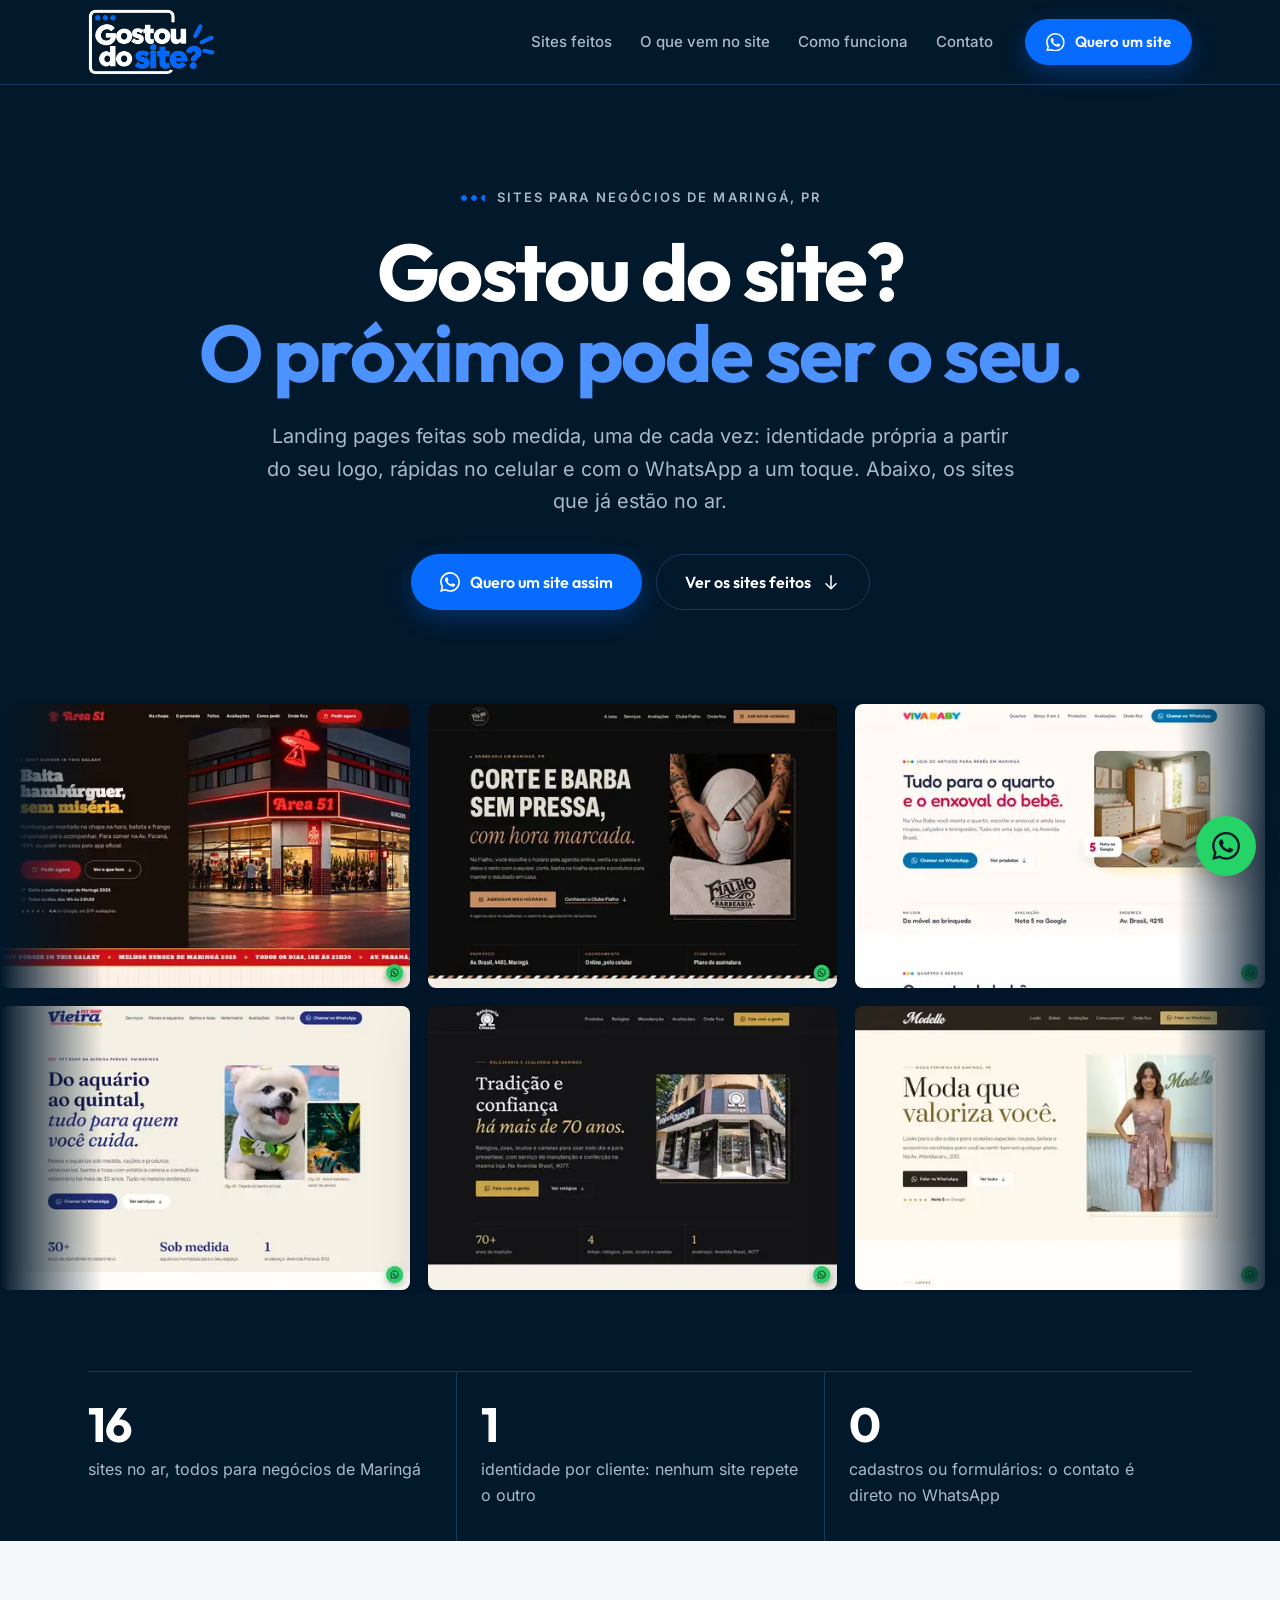
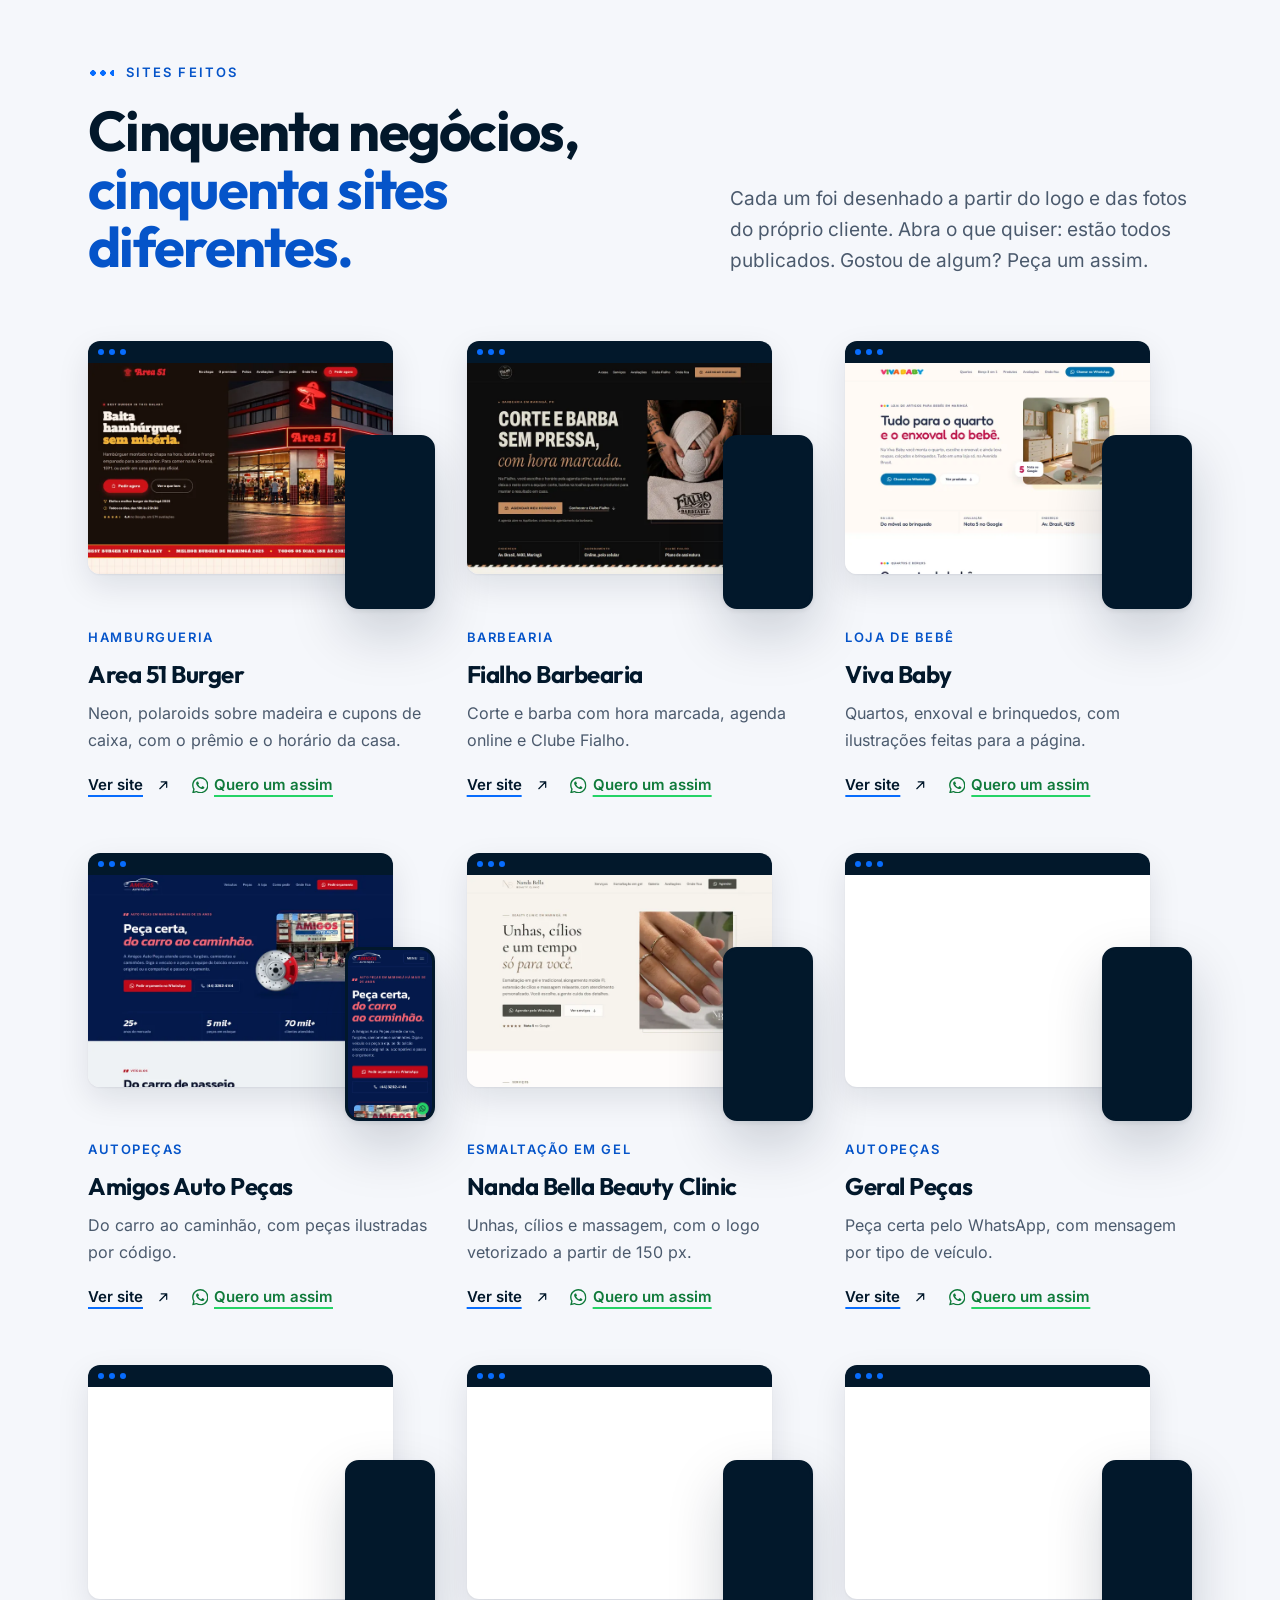
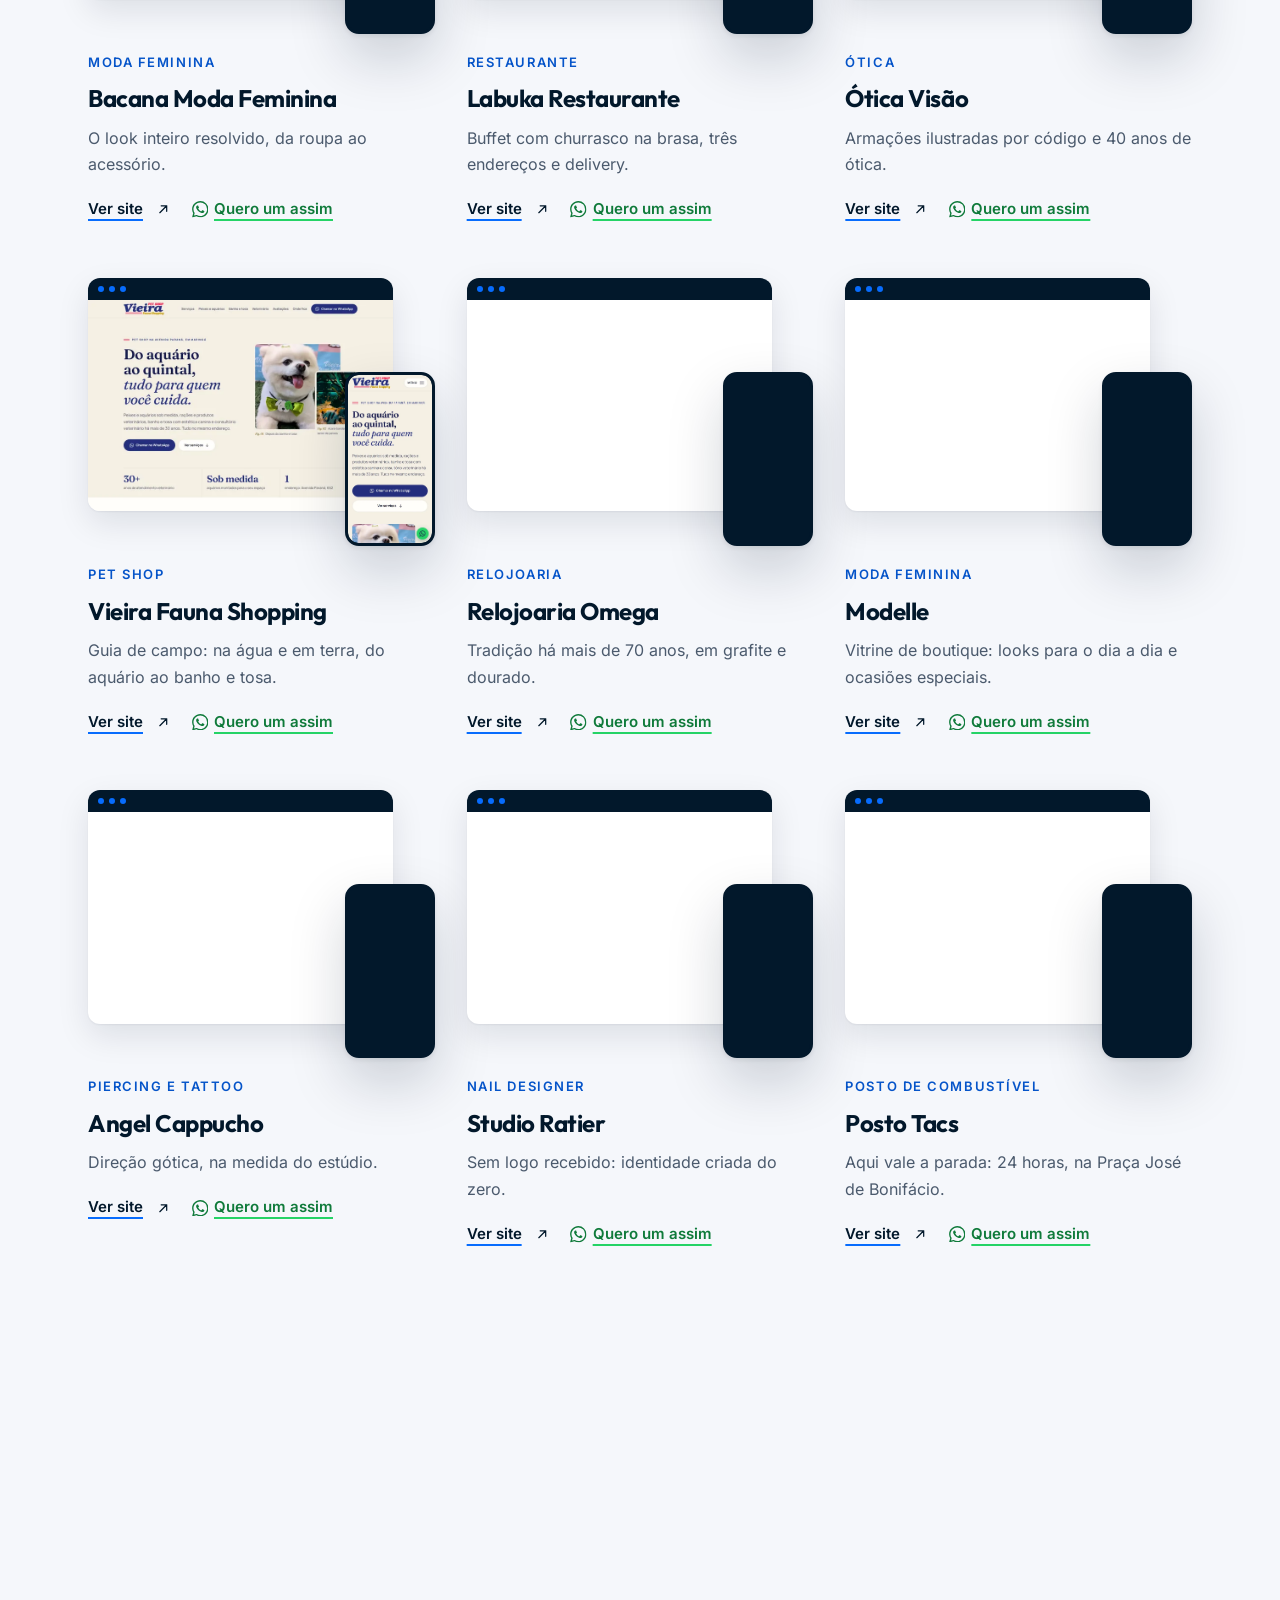
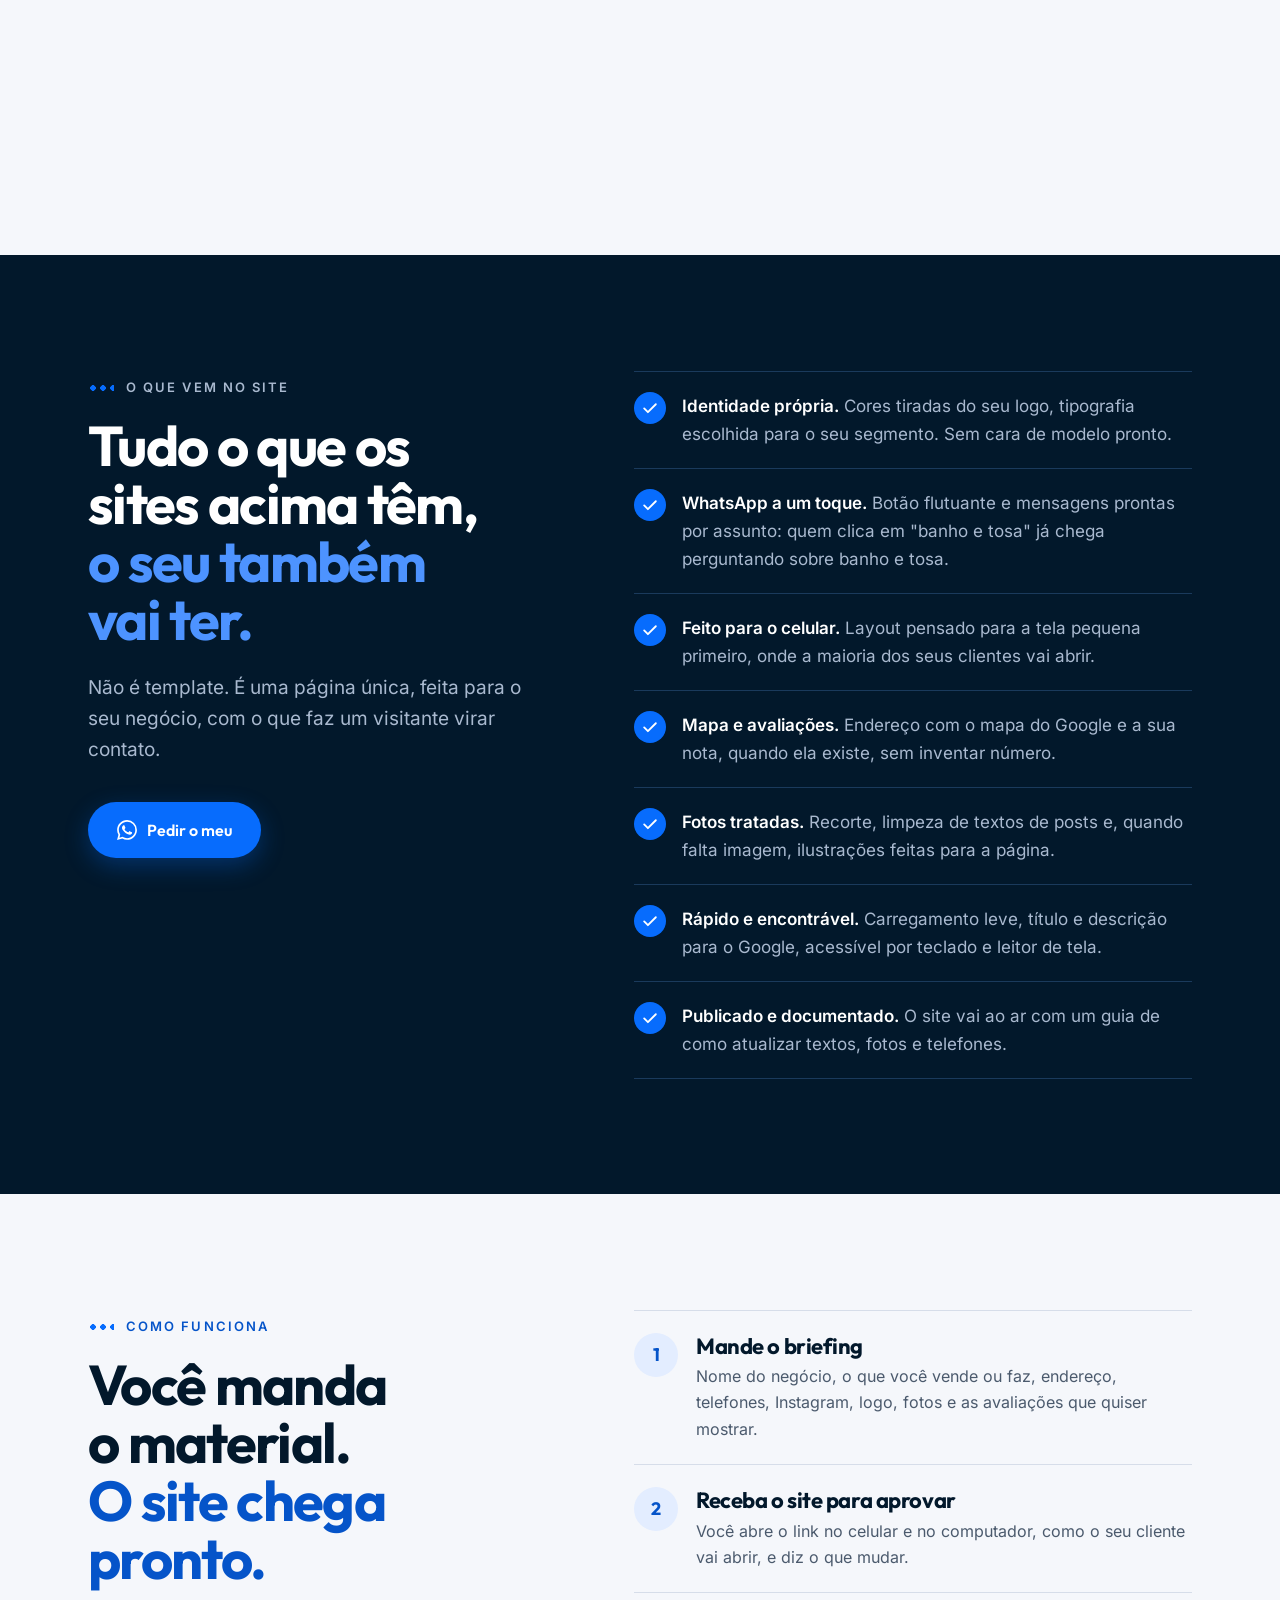
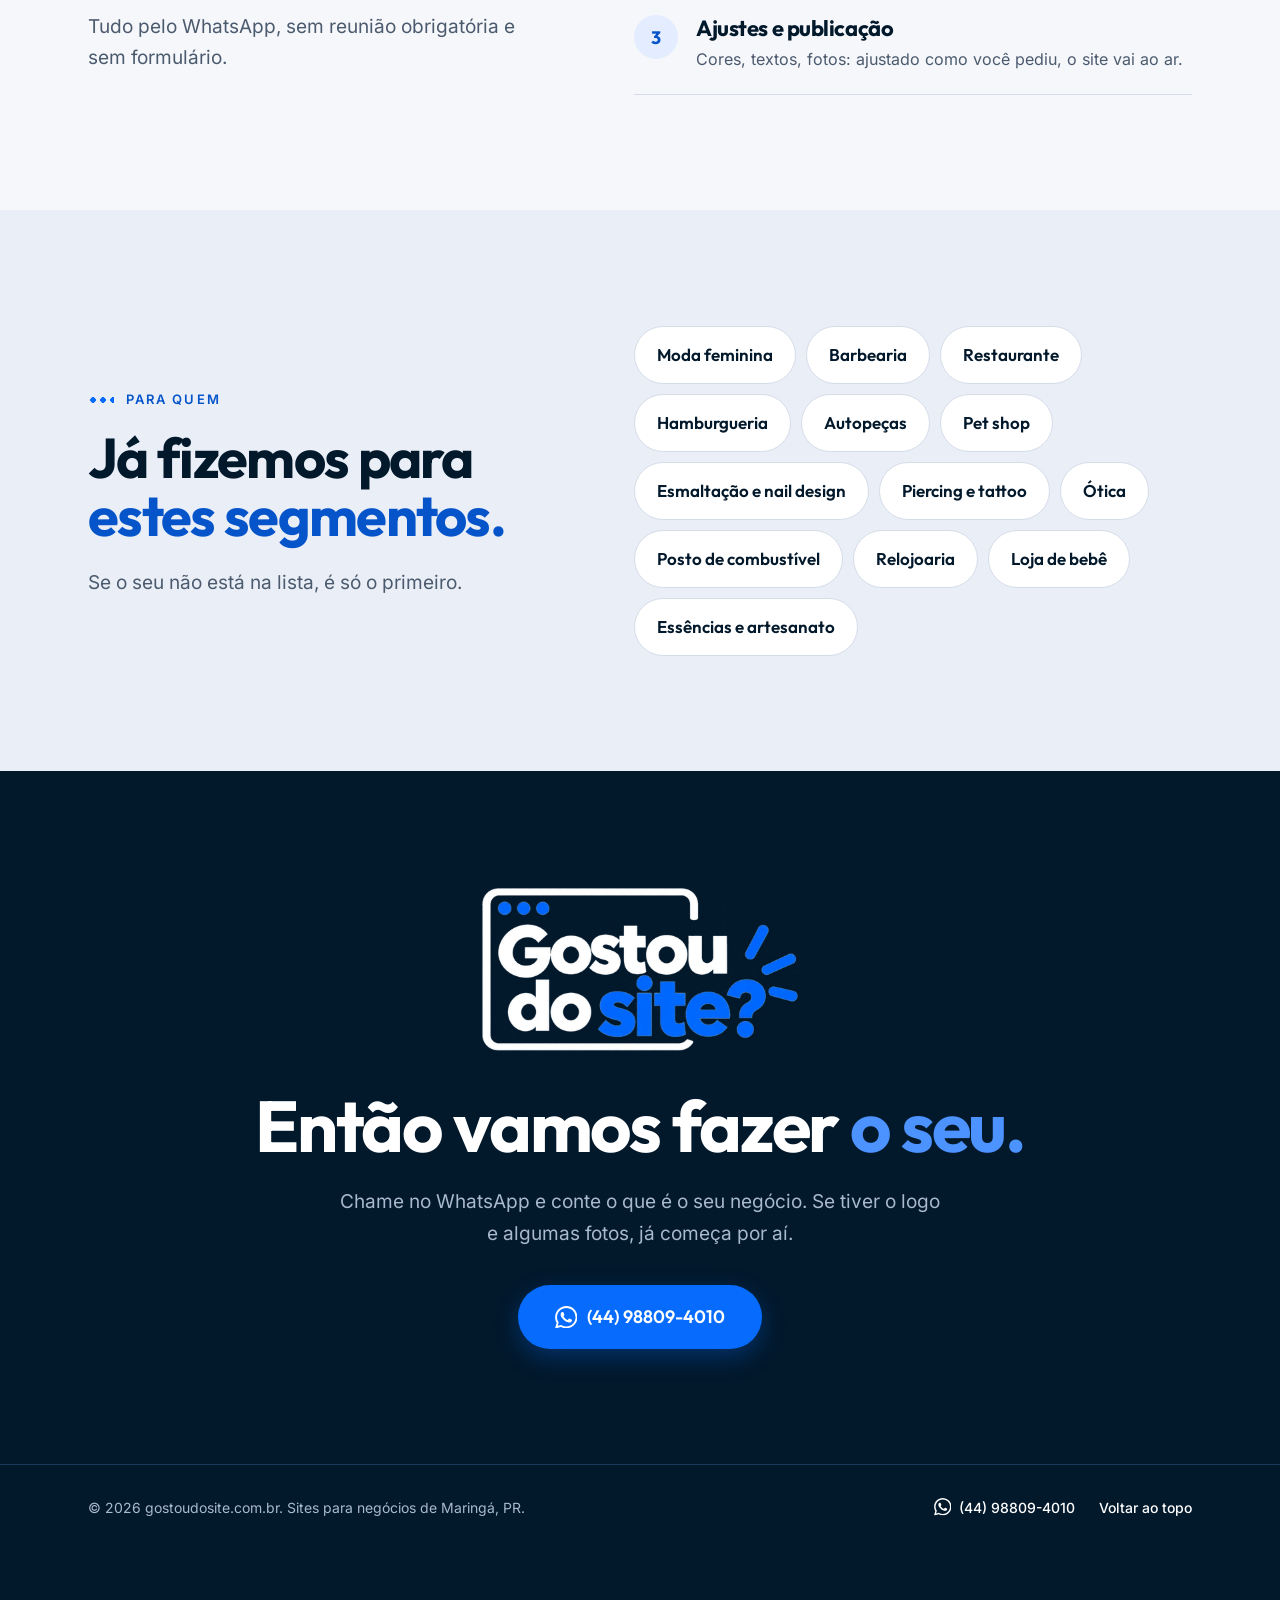
==== index.html @ 6740693d "Título da seção de sites: cinquenta negócios Co-Authored-By: Claude Fable 5.1 <noreply@anthropic.com" ====
<!doctype html>
<html lang="pt-BR" class="no-js">
<head>
  <meta charset="utf-8">
  <meta name="viewport" content="width=device-width, initial-scale=1">
  <title>Gostou do site? | Sites para pequenos negócios de Maringá PR</title>
  <meta name="description" content="Landing pages sob medida para pequenos negócios de Maringá PR: identidade própria, rápidas no celular e com o WhatsApp a um toque. Veja os sites já publicados e peça o seu pelo WhatsApp (44) 98809-4010.">
  <meta name="theme-color" content="#02182b">
  <link rel="canonical" href="https://gostoudosite.com.br/">

  <meta property="og:type" content="website">
  <meta property="og:locale" content="pt_BR">
  <meta property="og:site_name" content="Gostou do site?">
  <meta property="og:url" content="https://gostoudosite.com.br/">
  <meta property="og:title" content="Gostou do site? O próximo pode ser o seu.">
  <meta property="og:description" content="Sites sob medida para pequenos negócios de Maringá. Veja os que já estão no ar e peça o seu pelo WhatsApp.">
  <meta property="og:image" content="https://gostoudosite.com.br/assets/img/compartilhamento.jpg">
  <meta property="og:image:width" content="1200">
  <meta property="og:image:height" content="630">
  <meta name="twitter:card" content="summary_large_image">

  <link rel="icon" type="image/png" sizes="32x32" href="assets/img/favicon-32.png">
  <link rel="apple-touch-icon" href="assets/img/apple-touch-icon.png">

  <link rel="preload" href="assets/fonts/outfit-normal-latin.woff2" as="font" type="font/woff2" crossorigin>
  <link rel="preload" href="assets/fonts/inter-normal-latin.woff2" as="font" type="font/woff2" crossorigin>
  <link rel="stylesheet" href="assets/css/styles.css?v=1">

  <script>document.documentElement.className = 'js';</script>

  <script type="application/ld+json">
  {
    "@context": "https://schema.org",
    "@type": "ProfessionalService",
    "name": "Gostou do site?",
    "url": "https://gostoudosite.com.br/",
    "description": "Criação de landing pages para pequenos negócios de Maringá PR.",
    "image": "https://gostoudosite.com.br/assets/img/compartilhamento.jpg",
    "telephone": "+55 44 98809-4010",
    "areaServed": {
      "@type": "City",
      "name": "Maringá"
    }
  }
  </script>
</head>
<body>

  <!-- Ícones (SVG inline, sem dependências externas) -->
  <svg xmlns="http://www.w3.org/2000/svg" class="sprite" aria-hidden="true" focusable="false">
    <symbol id="i-whatsapp" viewBox="0 0 24 24">
      <path fill="currentColor" d="M17.472 14.382c-.297-.149-1.758-.867-2.03-.967-.273-.099-.471-.148-.67.15-.197.297-.767.966-.94 1.164-.173.199-.347.223-.644.075-.297-.15-1.255-.463-2.39-1.475-.883-.788-1.48-1.761-1.653-2.059-.173-.297-.018-.458.13-.606.134-.133.298-.347.446-.52.149-.174.198-.298.298-.497.099-.198.05-.371-.025-.52-.075-.149-.669-1.612-.916-2.207-.242-.579-.487-.5-.669-.51-.173-.008-.371-.01-.57-.01-.198 0-.52.074-.792.372-.272.297-1.04 1.016-1.04 2.479 0 1.462 1.065 2.875 1.213 3.074.149.198 2.096 3.2 5.077 4.487.709.306 1.262.489 1.694.625.712.227 1.36.195 1.871.118.571-.085 1.758-.719 2.006-1.413.248-.694.248-1.289.173-1.413-.074-.124-.272-.198-.57-.347m-5.421 7.403h-.004a9.87 9.87 0 01-5.031-1.378l-.361-.214-3.741.982.998-3.648-.235-.374a9.86 9.86 0 01-1.51-5.26c.001-5.45 4.436-9.884 9.888-9.884 2.64 0 5.122 1.03 6.988 2.898a9.825 9.825 0 012.893 6.994c-.003 5.45-4.437 9.884-9.885 9.884m8.413-18.297A11.815 11.815 0 0012.05 0C5.495 0 .16 5.335.157 11.892c0 2.096.547 4.142 1.588 5.945L.057 24l6.305-1.654a11.882 11.882 0 005.683 1.448h.005c6.554 0 11.89-5.335 11.893-11.893a11.821 11.821 0 00-3.48-8.413Z"/>
    </symbol>
    <symbol id="i-arrow" viewBox="0 0 24 24">
      <path fill="none" stroke="currentColor" stroke-width="1.8" stroke-linecap="round" stroke-linejoin="round" d="M4.5 12h15m-5.5-6 6 6-6 6"/>
    </symbol>
    <symbol id="i-arrow-down" viewBox="0 0 24 24">
      <path fill="none" stroke="currentColor" stroke-width="1.8" stroke-linecap="round" stroke-linejoin="round" d="M12 4.5v15m6-5.5-6 6-6-6"/>
    </symbol>
    <symbol id="i-arrow-up" viewBox="0 0 24 24">
      <path fill="none" stroke="currentColor" stroke-width="1.8" stroke-linecap="round" stroke-linejoin="round" d="M7 17 17 7M9 7h8v8"/>
    </symbol>
    <symbol id="i-check" viewBox="0 0 24 24">
      <path fill="none" stroke="currentColor" stroke-width="2.2" stroke-linecap="round" stroke-linejoin="round" d="m5 12.5 4.5 4.5L19 7.5"/>
    </symbol>
  </svg>

  <a class="skip-link" href="#conteudo">Pular para o conteúdo</a>

  <!-- ============ CABEÇALHO ============ -->
  <header class="header" data-header>
    <div class="container header__inner">
      <a class="header__logo" href="#inicio" aria-label="Gostou do site?, voltar ao início">
        <picture>
          <source srcset="assets/img/logo-gostou-do-site-claro-240.webp 240w, assets/img/logo-gostou-do-site-claro-480.webp 480w" sizes="130px" type="image/webp">
          <img src="assets/img/logo-gostou-do-site-claro-240.png" srcset="assets/img/logo-gostou-do-site-claro-240.png 240w, assets/img/logo-gostou-do-site-claro-480.png 480w" sizes="130px" alt="Gostou do site?" width="240" height="125">
        </picture>
      </a>

      <button class="header__toggle" type="button" aria-expanded="false" aria-controls="menu" data-menu-toggle>
        <span class="header__toggle-label">Menu</span>
        <span class="header__toggle-icon" aria-hidden="true"><span></span><span></span></span>
      </button>

      <nav class="nav" id="menu" aria-label="Navegação principal" data-menu>
        <ul class="nav__list">
          <li><a href="#sites">Sites feitos</a></li>
          <li><a href="#entrega">O que vem no site</a></li>
          <li><a href="#como-funciona">Como funciona</a></li>
          <li><a href="#contato">Contato</a></li>
        </ul>
        <a class="btn btn--blue btn--small nav__cta" href="https://wa.me/5544988094010?text=Ol%C3%A1%21%20Vi%20o%20gostoudosite.com.br%20e%20quero%20um%20site%20para%20o%20meu%20neg%C3%B3cio." target="_blank" rel="noopener">
          <svg class="icon" aria-hidden="true"><use href="#i-whatsapp"/></svg>
          Quero um site
          <span class="sr-only">(abre o WhatsApp em nova aba)</span>
        </a>
      </nav>
    </div>
  </header>

  <main id="conteudo">

    <!-- ============ HERO ============ -->
    <section class="hero" id="inicio" aria-labelledby="hero-title">
      <div class="container hero__inner">
        <p class="eyebrow">Sites para negócios de Maringá, PR</p>
        <h1 class="hero__title" id="hero-title">Gostou do site? <em>O próximo pode ser o seu.</em></h1>
        <p class="hero__lead">Landing pages feitas sob medida, uma de cada vez: identidade própria a partir do seu logo, rápidas no celular e com o WhatsApp a um toque. Abaixo, os sites que já estão no ar.</p>
        <div class="hero__actions">
          <a class="btn btn--blue" href="https://wa.me/5544988094010?text=Ol%C3%A1%21%20Vi%20o%20gostoudosite.com.br%20e%20quero%20um%20site%20para%20o%20meu%20neg%C3%B3cio." target="_blank" rel="noopener">
            <svg class="icon" aria-hidden="true"><use href="#i-whatsapp"/></svg>
            Quero um site assim
            <span class="sr-only">(abre o WhatsApp em nova aba)</span>
          </a>
          <a class="btn btn--ghost" href="#sites">
            Ver os sites feitos
            <svg class="icon" aria-hidden="true"><use href="#i-arrow-down"/></svg>
          </a>
        </div>
      </div>

      <!-- Parede de sites: duas fileiras que deslizam devagar (param ao passar o mouse e com movimento reduzido) -->
      <div class="wall" aria-label="Primeiras telas dos sites publicados">
        <ul class="wall__track" aria-hidden="true"><li class="wall__item"><img src="assets/img/wall-area51-burguer-480.webp" alt="" width="480" height="333" decoding="async"></li><li class="wall__item"><img src="assets/img/wall-fialho_barbearia-480.webp" alt="" width="480" height="333" decoding="async"></li><li class="wall__item"><img src="assets/img/wall-viva-baby-480.webp" alt="" width="480" height="333" decoding="async"></li><li class="wall__item"><img src="assets/img/wall-amigos-autopecas-480.webp" alt="" width="480" height="333" decoding="async"></li><li class="wall__item"><img src="assets/img/wall-nanda-bella-480.webp" alt="" width="480" height="333" decoding="async"></li><li class="wall__item"><img src="assets/img/wall-geral-pecas-480.webp" alt="" width="480" height="333" decoding="async"></li><li class="wall__item"><img src="assets/img/wall-bacana_moda_feminina-480.webp" alt="" width="480" height="333" decoding="async"></li><li class="wall__item"><img src="assets/img/wall-labuka-480.webp" alt="" width="480" height="333" decoding="async"></li><li class="wall__item"><img src="assets/img/wall-otica-visao-480.webp" alt="" width="480" height="333" decoding="async"></li><li class="wall__item"><img src="assets/img/wall-area51-burguer-480.webp" alt="" width="480" height="333" decoding="async"></li><li class="wall__item"><img src="assets/img/wall-fialho_barbearia-480.webp" alt="" width="480" height="333" decoding="async"></li><li class="wall__item"><img src="assets/img/wall-viva-baby-480.webp" alt="" width="480" height="333" decoding="async"></li><li class="wall__item"><img src="assets/img/wall-amigos-autopecas-480.webp" alt="" width="480" height="333" decoding="async"></li><li class="wall__item"><img src="assets/img/wall-nanda-bella-480.webp" alt="" width="480" height="333" decoding="async"></li><li class="wall__item"><img src="assets/img/wall-geral-pecas-480.webp" alt="" width="480" height="333" decoding="async"></li><li class="wall__item"><img src="assets/img/wall-bacana_moda_feminina-480.webp" alt="" width="480" height="333" decoding="async"></li><li class="wall__item"><img src="assets/img/wall-labuka-480.webp" alt="" width="480" height="333" decoding="async"></li><li class="wall__item"><img src="assets/img/wall-otica-visao-480.webp" alt="" width="480" height="333" decoding="async"></li></ul>
        <ul class="wall__track wall__track--reverse" aria-hidden="true"><li class="wall__item"><img src="assets/img/wall-vieira-fauna-480.webp" alt="" width="480" height="333" decoding="async"></li><li class="wall__item"><img src="assets/img/wall-relojoaria_omega-480.webp" alt="" width="480" height="333" decoding="async"></li><li class="wall__item"><img src="assets/img/wall-modelle-480.webp" alt="" width="480" height="333" decoding="async"></li><li class="wall__item"><img src="assets/img/wall-angel-cappucho-480.webp" alt="" width="480" height="333" decoding="async"></li><li class="wall__item"><img src="assets/img/wall-studio-ratier-480.webp" alt="" width="480" height="333" decoding="async"></li><li class="wall__item"><img src="assets/img/wall-posto-tacs-480.webp" alt="" width="480" height="333" decoding="async"></li><li class="wall__item"><img src="assets/img/wall-armazem_da_ju-480.webp" alt="" width="480" height="333" decoding="async"></li><li class="wall__item"><img src="assets/img/wall-fialho_barbearia-480.webp" alt="" width="480" height="333" decoding="async"></li><li class="wall__item"><img src="assets/img/wall-vieira-fauna-480.webp" alt="" width="480" height="333" decoding="async"></li><li class="wall__item"><img src="assets/img/wall-relojoaria_omega-480.webp" alt="" width="480" height="333" decoding="async"></li><li class="wall__item"><img src="assets/img/wall-modelle-480.webp" alt="" width="480" height="333" decoding="async"></li><li class="wall__item"><img src="assets/img/wall-angel-cappucho-480.webp" alt="" width="480" height="333" decoding="async"></li><li class="wall__item"><img src="assets/img/wall-studio-ratier-480.webp" alt="" width="480" height="333" decoding="async"></li><li class="wall__item"><img src="assets/img/wall-posto-tacs-480.webp" alt="" width="480" height="333" decoding="async"></li><li class="wall__item"><img src="assets/img/wall-armazem_da_ju-480.webp" alt="" width="480" height="333" decoding="async"></li><li class="wall__item"><img src="assets/img/wall-fialho_barbearia-480.webp" alt="" width="480" height="333" decoding="async"></li></ul>
      </div>

      <div class="container">
        <ul class="facts" aria-label="Fatos">
          <li class="facts__item"><span class="facts__value">16</span><span class="facts__label">sites no ar, todos para negócios de Maringá</span></li>
          <li class="facts__item"><span class="facts__value">1</span><span class="facts__label">identidade por cliente: nenhum site repete o outro</span></li>
          <li class="facts__item"><span class="facts__value">0</span><span class="facts__label">cadastros ou formulários: o contato é direto no WhatsApp</span></li>
        </ul>
      </div>
    </section>

    <!-- ============ SITES FEITOS ============ -->
    <section class="section section--white works" id="sites" aria-labelledby="works-title">
      <div class="container">
        <div class="section__intro">
          <div>
            <p class="eyebrow" data-reveal>Sites feitos</p>
            <h2 class="section__title" id="works-title" data-reveal>Cinquenta negócios, <em>cinquenta sites diferentes.</em></h2>
          </div>
          <p class="section__lead" data-reveal>Cada um foi desenhado a partir do logo e das fotos do próprio cliente. Abra o que quiser: estão todos publicados. Gostou de algum? Peça um assim.</p>
        </div>

        <ul class="works__grid">
          <li class="work" data-reveal>
            <a class="work__preview" href="area51-burguer/" target="_blank" rel="noopener" aria-label="Abrir o site da Area 51 Burger (abre em nova aba)">
              <span class="frame">
                <span class="frame__bar" aria-hidden="true"><i></i><i></i><i></i></span>
                <picture>
                  <source type="image/webp" srcset="assets/img/site-area51-burguer-720.webp 720w, assets/img/site-area51-burguer-1080.webp 1080w" sizes="(min-width: 900px) 360px, (min-width: 600px) 46vw, 240px">
                  <img src="assets/img/site-area51-burguer-1080.jpg" alt="Primeira tela do site da Area 51 Burger." width="1080" height="750" decoding="async">
                </picture>
              </span>
              <span class="phone" aria-hidden="true">
                <img src="assets/img/site-area51-burguer-m-390.webp" alt="" width="390" height="780" loading="lazy" decoding="async">
              </span>
            </a>
            <div class="work__body">
              <p class="work__segment">Hamburgueria</p>
              <h3 class="work__title">Area 51 Burger</h3>
              <p class="work__text">Neon, polaroids sobre madeira e cupons de caixa, com o prêmio e o horário da casa.</p>
              <div class="work__actions">
                <a class="work__link" href="area51-burguer/" target="_blank" rel="noopener">Ver site<span class="sr-only"> da Area 51 Burger (abre em nova aba)</span> <svg class="icon" aria-hidden="true"><use href="#i-arrow-up"/></svg></a>
                <a class="work__link work__link--wa" href="https://wa.me/5544988094010?text=Ol%C3%A1%21%20Gostei%20do%20site%20da%20Area%2051%20Burger%20e%20quero%20um%20parecido%20para%20o%20meu%20neg%C3%B3cio." target="_blank" rel="noopener"><svg class="icon" aria-hidden="true"><use href="#i-whatsapp"/></svg> Quero um assim<span class="sr-only"> (abre o WhatsApp em nova aba)</span></a>
              </div>
            </div>
          </li>
          <li class="work" data-reveal>
            <a class="work__preview" href="fialho-barbearia/" target="_blank" rel="noopener" aria-label="Abrir o site da Fialho Barbearia (abre em nova aba)">
              <span class="frame">
                <span class="frame__bar" aria-hidden="true"><i></i><i></i><i></i></span>
                <picture>
                  <source type="image/webp" srcset="assets/img/site-fialho_barbearia-720.webp 720w, assets/img/site-fialho_barbearia-1080.webp 1080w" sizes="(min-width: 900px) 360px, (min-width: 600px) 46vw, 240px">
                  <img src="assets/img/site-fialho_barbearia-1080.jpg" alt="Primeira tela do site da Fialho Barbearia." width="1080" height="750" decoding="async">
                </picture>
              </span>
              <span class="phone" aria-hidden="true">
                <img src="assets/img/site-fialho_barbearia-m-390.webp" alt="" width="390" height="780" loading="lazy" decoding="async">
              </span>
            </a>
            <div class="work__body">
              <p class="work__segment">Barbearia</p>
              <h3 class="work__title">Fialho Barbearia</h3>
              <p class="work__text">Corte e barba com hora marcada, agenda online e Clube Fialho.</p>
              <div class="work__actions">
                <a class="work__link" href="fialho-barbearia/" target="_blank" rel="noopener">Ver site<span class="sr-only"> da Fialho Barbearia (abre em nova aba)</span> <svg class="icon" aria-hidden="true"><use href="#i-arrow-up"/></svg></a>
                <a class="work__link work__link--wa" href="https://wa.me/5544988094010?text=Ol%C3%A1%21%20Gostei%20do%20site%20da%20Fialho%20Barbearia%20e%20quero%20um%20parecido%20para%20o%20meu%20neg%C3%B3cio." target="_blank" rel="noopener"><svg class="icon" aria-hidden="true"><use href="#i-whatsapp"/></svg> Quero um assim<span class="sr-only"> (abre o WhatsApp em nova aba)</span></a>
              </div>
            </div>
          </li>
          <li class="work" data-reveal>
            <a class="work__preview" href="viva-baby/" target="_blank" rel="noopener" aria-label="Abrir o site da Viva Baby (abre em nova aba)">
              <span class="frame">
                <span class="frame__bar" aria-hidden="true"><i></i><i></i><i></i></span>
                <picture>
                  <source type="image/webp" srcset="assets/img/site-viva-baby-720.webp 720w, assets/img/site-viva-baby-1080.webp 1080w" sizes="(min-width: 900px) 360px, (min-width: 600px) 46vw, 240px">
                  <img src="assets/img/site-viva-baby-1080.jpg" alt="Primeira tela do site da Viva Baby." width="1080" height="750" loading="lazy" decoding="async">
                </picture>
              </span>
              <span class="phone" aria-hidden="true">
                <img src="assets/img/site-viva-baby-m-390.webp" alt="" width="390" height="780" loading="lazy" decoding="async">
              </span>
            </a>
            <div class="work__body">
              <p class="work__segment">Loja de bebê</p>
              <h3 class="work__title">Viva Baby</h3>
              <p class="work__text">Quartos, enxoval e brinquedos, com ilustrações feitas para a página.</p>
              <div class="work__actions">
                <a class="work__link" href="viva-baby/" target="_blank" rel="noopener">Ver site<span class="sr-only"> da Viva Baby (abre em nova aba)</span> <svg class="icon" aria-hidden="true"><use href="#i-arrow-up"/></svg></a>
                <a class="work__link work__link--wa" href="https://wa.me/5544988094010?text=Ol%C3%A1%21%20Gostei%20do%20site%20da%20Viva%20Baby%20e%20quero%20um%20parecido%20para%20o%20meu%20neg%C3%B3cio." target="_blank" rel="noopener"><svg class="icon" aria-hidden="true"><use href="#i-whatsapp"/></svg> Quero um assim<span class="sr-only"> (abre o WhatsApp em nova aba)</span></a>
              </div>
            </div>
          </li>
          <li class="work" data-reveal>
            <a class="work__preview" href="amigos-autopecas/" target="_blank" rel="noopener" aria-label="Abrir o site da Amigos Auto Peças (abre em nova aba)">
              <span class="frame">
                <span class="frame__bar" aria-hidden="true"><i></i><i></i><i></i></span>
                <picture>
                  <source type="image/webp" srcset="assets/img/site-amigos-autopecas-720.webp 720w, assets/img/site-amigos-autopecas-1080.webp 1080w" sizes="(min-width: 900px) 360px, (min-width: 600px) 46vw, 240px">
                  <img src="assets/img/site-amigos-autopecas-1080.jpg" alt="Primeira tela do site da Amigos Auto Peças." width="1080" height="750" loading="lazy" decoding="async">
                </picture>
              </span>
              <span class="phone" aria-hidden="true">
                <img src="assets/img/site-amigos-autopecas-m-390.webp" alt="" width="390" height="780" loading="lazy" decoding="async">
              </span>
            </a>
            <div class="work__body">
              <p class="work__segment">Autopeças</p>
              <h3 class="work__title">Amigos Auto Peças</h3>
              <p class="work__text">Do carro ao caminhão, com peças ilustradas por código.</p>
              <div class="work__actions">
                <a class="work__link" href="amigos-autopecas/" target="_blank" rel="noopener">Ver site<span class="sr-only"> da Amigos Auto Peças (abre em nova aba)</span> <svg class="icon" aria-hidden="true"><use href="#i-arrow-up"/></svg></a>
                <a class="work__link work__link--wa" href="https://wa.me/5544988094010?text=Ol%C3%A1%21%20Gostei%20do%20site%20da%20Amigos%20Auto%20Pe%C3%A7as%20e%20quero%20um%20parecido%20para%20o%20meu%20neg%C3%B3cio." target="_blank" rel="noopener"><svg class="icon" aria-hidden="true"><use href="#i-whatsapp"/></svg> Quero um assim<span class="sr-only"> (abre o WhatsApp em nova aba)</span></a>
              </div>
            </div>
          </li>
          <li class="work" data-reveal>
            <a class="work__preview" href="nanda-bella/" target="_blank" rel="noopener" aria-label="Abrir o site da Nanda Bella Beauty Clinic (abre em nova aba)">
              <span class="frame">
                <span class="frame__bar" aria-hidden="true"><i></i><i></i><i></i></span>
                <picture>
                  <source type="image/webp" srcset="assets/img/site-nanda-bella-720.webp 720w, assets/img/site-nanda-bella-1080.webp 1080w" sizes="(min-width: 900px) 360px, (min-width: 600px) 46vw, 240px">
                  <img src="assets/img/site-nanda-bella-1080.jpg" alt="Primeira tela do site da Nanda Bella Beauty Clinic." width="1080" height="750" loading="lazy" decoding="async">
                </picture>
              </span>
              <span class="phone" aria-hidden="true">
                <img src="assets/img/site-nanda-bella-m-390.webp" alt="" width="390" height="780" loading="lazy" decoding="async">
              </span>
            </a>
            <div class="work__body">
              <p class="work__segment">Esmaltação em gel</p>
              <h3 class="work__title">Nanda Bella Beauty Clinic</h3>
              <p class="work__text">Unhas, cílios e massagem, com o logo vetorizado a partir de 150 px.</p>
              <div class="work__actions">
                <a class="work__link" href="nanda-bella/" target="_blank" rel="noopener">Ver site<span class="sr-only"> da Nanda Bella Beauty Clinic (abre em nova aba)</span> <svg class="icon" aria-hidden="true"><use href="#i-arrow-up"/></svg></a>
                <a class="work__link work__link--wa" href="https://wa.me/5544988094010?text=Ol%C3%A1%21%20Gostei%20do%20site%20da%20Nanda%20Bella%20Beauty%20Clinic%20e%20quero%20um%20parecido%20para%20o%20meu%20neg%C3%B3cio." target="_blank" rel="noopener"><svg class="icon" aria-hidden="true"><use href="#i-whatsapp"/></svg> Quero um assim<span class="sr-only"> (abre o WhatsApp em nova aba)</span></a>
              </div>
            </div>
          </li>
          <li class="work" data-reveal>
            <a class="work__preview" href="geral-pecas/" target="_blank" rel="noopener" aria-label="Abrir o site da Geral Peças (abre em nova aba)">
              <span class="frame">
                <span class="frame__bar" aria-hidden="true"><i></i><i></i><i></i></span>
                <picture>
                  <source type="image/webp" srcset="assets/img/site-geral-pecas-720.webp 720w, assets/img/site-geral-pecas-1080.webp 1080w" sizes="(min-width: 900px) 360px, (min-width: 600px) 46vw, 240px">
                  <img src="assets/img/site-geral-pecas-1080.jpg" alt="Primeira tela do site da Geral Peças." width="1080" height="750" loading="lazy" decoding="async">
                </picture>
              </span>
              <span class="phone" aria-hidden="true">
                <img src="assets/img/site-geral-pecas-m-390.webp" alt="" width="390" height="780" loading="lazy" decoding="async">
              </span>
            </a>
            <div class="work__body">
              <p class="work__segment">Autopeças</p>
              <h3 class="work__title">Geral Peças</h3>
              <p class="work__text">Peça certa pelo WhatsApp, com mensagem por tipo de veículo.</p>
              <div class="work__actions">
                <a class="work__link" href="geral-pecas/" target="_blank" rel="noopener">Ver site<span class="sr-only"> da Geral Peças (abre em nova aba)</span> <svg class="icon" aria-hidden="true"><use href="#i-arrow-up"/></svg></a>
                <a class="work__link work__link--wa" href="https://wa.me/5544988094010?text=Ol%C3%A1%21%20Gostei%20do%20site%20da%20Geral%20Pe%C3%A7as%20e%20quero%20um%20parecido%20para%20o%20meu%20neg%C3%B3cio." target="_blank" rel="noopener"><svg class="icon" aria-hidden="true"><use href="#i-whatsapp"/></svg> Quero um assim<span class="sr-only"> (abre o WhatsApp em nova aba)</span></a>
              </div>
            </div>
          </li>
          <li class="work" data-reveal>
            <a class="work__preview" href="bacana-moda-feminina/" target="_blank" rel="noopener" aria-label="Abrir o site da Bacana Moda Feminina (abre em nova aba)">
              <span class="frame">
                <span class="frame__bar" aria-hidden="true"><i></i><i></i><i></i></span>
                <picture>
                  <source type="image/webp" srcset="assets/img/site-bacana_moda_feminina-720.webp 720w, assets/img/site-bacana_moda_feminina-1080.webp 1080w" sizes="(min-width: 900px) 360px, (min-width: 600px) 46vw, 240px">
                  <img src="assets/img/site-bacana_moda_feminina-1080.jpg" alt="Primeira tela do site da Bacana Moda Feminina." width="1080" height="750" loading="lazy" decoding="async">
                </picture>
              </span>
              <span class="phone" aria-hidden="true">
                <img src="assets/img/site-bacana_moda_feminina-m-390.webp" alt="" width="390" height="780" loading="lazy" decoding="async">
              </span>
            </a>
            <div class="work__body">
              <p class="work__segment">Moda feminina</p>
              <h3 class="work__title">Bacana Moda Feminina</h3>
              <p class="work__text">O look inteiro resolvido, da roupa ao acessório.</p>
              <div class="work__actions">
                <a class="work__link" href="bacana-moda-feminina/" target="_blank" rel="noopener">Ver site<span class="sr-only"> da Bacana Moda Feminina (abre em nova aba)</span> <svg class="icon" aria-hidden="true"><use href="#i-arrow-up"/></svg></a>
                <a class="work__link work__link--wa" href="https://wa.me/5544988094010?text=Ol%C3%A1%21%20Gostei%20do%20site%20da%20Bacana%20Moda%20Feminina%20e%20quero%20um%20parecido%20para%20o%20meu%20neg%C3%B3cio." target="_blank" rel="noopener"><svg class="icon" aria-hidden="true"><use href="#i-whatsapp"/></svg> Quero um assim<span class="sr-only"> (abre o WhatsApp em nova aba)</span></a>
              </div>
            </div>
          </li>
          <li class="work" data-reveal>
            <a class="work__preview" href="labuka/" target="_blank" rel="noopener" aria-label="Abrir o site da Labuka Restaurante (abre em nova aba)">
              <span class="frame">
                <span class="frame__bar" aria-hidden="true"><i></i><i></i><i></i></span>
                <picture>
                  <source type="image/webp" srcset="assets/img/site-labuka-720.webp 720w, assets/img/site-labuka-1080.webp 1080w" sizes="(min-width: 900px) 360px, (min-width: 600px) 46vw, 240px">
                  <img src="assets/img/site-labuka-1080.jpg" alt="Primeira tela do site da Labuka Restaurante." width="1080" height="750" loading="lazy" decoding="async">
                </picture>
              </span>
              <span class="phone" aria-hidden="true">
                <img src="assets/img/site-labuka-m-390.webp" alt="" width="390" height="780" loading="lazy" decoding="async">
              </span>
            </a>
            <div class="work__body">
              <p class="work__segment">Restaurante</p>
              <h3 class="work__title">Labuka Restaurante</h3>
              <p class="work__text">Buffet com churrasco na brasa, três endereços e delivery.</p>
              <div class="work__actions">
                <a class="work__link" href="labuka/" target="_blank" rel="noopener">Ver site<span class="sr-only"> da Labuka Restaurante (abre em nova aba)</span> <svg class="icon" aria-hidden="true"><use href="#i-arrow-up"/></svg></a>
                <a class="work__link work__link--wa" href="https://wa.me/5544988094010?text=Ol%C3%A1%21%20Gostei%20do%20site%20da%20Labuka%20Restaurante%20e%20quero%20um%20parecido%20para%20o%20meu%20neg%C3%B3cio." target="_blank" rel="noopener"><svg class="icon" aria-hidden="true"><use href="#i-whatsapp"/></svg> Quero um assim<span class="sr-only"> (abre o WhatsApp em nova aba)</span></a>
              </div>
            </div>
          </li>
          <li class="work" data-reveal>
            <a class="work__preview" href="otica-visao/" target="_blank" rel="noopener" aria-label="Abrir o site da Ótica Visão (abre em nova aba)">
              <span class="frame">
                <span class="frame__bar" aria-hidden="true"><i></i><i></i><i></i></span>
                <picture>
                  <source type="image/webp" srcset="assets/img/site-otica-visao-720.webp 720w, assets/img/site-otica-visao-1080.webp 1080w" sizes="(min-width: 900px) 360px, (min-width: 600px) 46vw, 240px">
                  <img src="assets/img/site-otica-visao-1080.jpg" alt="Primeira tela do site da Ótica Visão." width="1080" height="750" loading="lazy" decoding="async">
                </picture>
              </span>
              <span class="phone" aria-hidden="true">
                <img src="assets/img/site-otica-visao-m-390.webp" alt="" width="390" height="780" loading="lazy" decoding="async">
              </span>
            </a>
            <div class="work__body">
              <p class="work__segment">Ótica</p>
              <h3 class="work__title">Ótica Visão</h3>
              <p class="work__text">Armações ilustradas por código e 40 anos de ótica.</p>
              <div class="work__actions">
                <a class="work__link" href="otica-visao/" target="_blank" rel="noopener">Ver site<span class="sr-only"> da Ótica Visão (abre em nova aba)</span> <svg class="icon" aria-hidden="true"><use href="#i-arrow-up"/></svg></a>
                <a class="work__link work__link--wa" href="https://wa.me/5544988094010?text=Ol%C3%A1%21%20Gostei%20do%20site%20da%20%C3%93tica%20Vis%C3%A3o%20e%20quero%20um%20parecido%20para%20o%20meu%20neg%C3%B3cio." target="_blank" rel="noopener"><svg class="icon" aria-hidden="true"><use href="#i-whatsapp"/></svg> Quero um assim<span class="sr-only"> (abre o WhatsApp em nova aba)</span></a>
              </div>
            </div>
          </li>
          <li class="work" data-reveal>
            <a class="work__preview" href="vieira-fauna/" target="_blank" rel="noopener" aria-label="Abrir o site da Vieira Fauna Shopping (abre em nova aba)">
              <span class="frame">
                <span class="frame__bar" aria-hidden="true"><i></i><i></i><i></i></span>
                <picture>
                  <source type="image/webp" srcset="assets/img/site-vieira-fauna-720.webp 720w, assets/img/site-vieira-fauna-1080.webp 1080w" sizes="(min-width: 900px) 360px, (min-width: 600px) 46vw, 240px">
                  <img src="assets/img/site-vieira-fauna-1080.jpg" alt="Primeira tela do site da Vieira Fauna Shopping." width="1080" height="750" loading="lazy" decoding="async">
                </picture>
              </span>
              <span class="phone" aria-hidden="true">
                <img src="assets/img/site-vieira-fauna-m-390.webp" alt="" width="390" height="780" loading="lazy" decoding="async">
              </span>
            </a>
            <div class="work__body">
              <p class="work__segment">Pet shop</p>
              <h3 class="work__title">Vieira Fauna Shopping</h3>
              <p class="work__text">Guia de campo: na água e em terra, do aquário ao banho e tosa.</p>
              <div class="work__actions">
                <a class="work__link" href="vieira-fauna/" target="_blank" rel="noopener">Ver site<span class="sr-only"> da Vieira Fauna Shopping (abre em nova aba)</span> <svg class="icon" aria-hidden="true"><use href="#i-arrow-up"/></svg></a>
                <a class="work__link work__link--wa" href="https://wa.me/5544988094010?text=Ol%C3%A1%21%20Gostei%20do%20site%20da%20Vieira%20Fauna%20Shopping%20e%20quero%20um%20parecido%20para%20o%20meu%20neg%C3%B3cio." target="_blank" rel="noopener"><svg class="icon" aria-hidden="true"><use href="#i-whatsapp"/></svg> Quero um assim<span class="sr-only"> (abre o WhatsApp em nova aba)</span></a>
              </div>
            </div>
          </li>
          <li class="work" data-reveal>
            <a class="work__preview" href="relojoaria-omega/" target="_blank" rel="noopener" aria-label="Abrir o site da Relojoaria Omega (abre em nova aba)">
              <span class="frame">
                <span class="frame__bar" aria-hidden="true"><i></i><i></i><i></i></span>
                <picture>
                  <source type="image/webp" srcset="assets/img/site-relojoaria_omega-720.webp 720w, assets/img/site-relojoaria_omega-1080.webp 1080w" sizes="(min-width: 900px) 360px, (min-width: 600px) 46vw, 240px">
                  <img src="assets/img/site-relojoaria_omega-1080.jpg" alt="Primeira tela do site da Relojoaria Omega." width="1080" height="750" loading="lazy" decoding="async">
                </picture>
              </span>
              <span class="phone" aria-hidden="true">
                <img src="assets/img/site-relojoaria_omega-m-390.webp" alt="" width="390" height="780" loading="lazy" decoding="async">
              </span>
            </a>
            <div class="work__body">
              <p class="work__segment">Relojoaria</p>
              <h3 class="work__title">Relojoaria Omega</h3>
              <p class="work__text">Tradição há mais de 70 anos, em grafite e dourado.</p>
              <div class="work__actions">
                <a class="work__link" href="relojoaria-omega/" target="_blank" rel="noopener">Ver site<span class="sr-only"> da Relojoaria Omega (abre em nova aba)</span> <svg class="icon" aria-hidden="true"><use href="#i-arrow-up"/></svg></a>
                <a class="work__link work__link--wa" href="https://wa.me/5544988094010?text=Ol%C3%A1%21%20Gostei%20do%20site%20da%20Relojoaria%20Omega%20e%20quero%20um%20parecido%20para%20o%20meu%20neg%C3%B3cio." target="_blank" rel="noopener"><svg class="icon" aria-hidden="true"><use href="#i-whatsapp"/></svg> Quero um assim<span class="sr-only"> (abre o WhatsApp em nova aba)</span></a>
              </div>
            </div>
          </li>
          <li class="work" data-reveal>
            <a class="work__preview" href="modelle/" target="_blank" rel="noopener" aria-label="Abrir o site da Modelle (abre em nova aba)">
              <span class="frame">
                <span class="frame__bar" aria-hidden="true"><i></i><i></i><i></i></span>
                <picture>
                  <source type="image/webp" srcset="assets/img/site-modelle-720.webp 720w, assets/img/site-modelle-1080.webp 1080w" sizes="(min-width: 900px) 360px, (min-width: 600px) 46vw, 240px">
                  <img src="assets/img/site-modelle-1080.jpg" alt="Primeira tela do site da Modelle." width="1080" height="750" loading="lazy" decoding="async">
                </picture>
              </span>
              <span class="phone" aria-hidden="true">
                <img src="assets/img/site-modelle-m-390.webp" alt="" width="390" height="780" loading="lazy" decoding="async">
              </span>
            </a>
            <div class="work__body">
              <p class="work__segment">Moda feminina</p>
              <h3 class="work__title">Modelle</h3>
              <p class="work__text">Vitrine de boutique: looks para o dia a dia e ocasiões especiais.</p>
              <div class="work__actions">
                <a class="work__link" href="modelle/" target="_blank" rel="noopener">Ver site<span class="sr-only"> da Modelle (abre em nova aba)</span> <svg class="icon" aria-hidden="true"><use href="#i-arrow-up"/></svg></a>
                <a class="work__link work__link--wa" href="https://wa.me/5544988094010?text=Ol%C3%A1%21%20Gostei%20do%20site%20da%20Modelle%20e%20quero%20um%20parecido%20para%20o%20meu%20neg%C3%B3cio." target="_blank" rel="noopener"><svg class="icon" aria-hidden="true"><use href="#i-whatsapp"/></svg> Quero um assim<span class="sr-only"> (abre o WhatsApp em nova aba)</span></a>
              </div>
            </div>
          </li>
          <li class="work" data-reveal>
            <a class="work__preview" href="angel-cappucho/" target="_blank" rel="noopener" aria-label="Abrir o site da Angel Cappucho (abre em nova aba)">
              <span class="frame">
                <span class="frame__bar" aria-hidden="true"><i></i><i></i><i></i></span>
                <picture>
                  <source type="image/webp" srcset="assets/img/site-angel-cappucho-720.webp 720w, assets/img/site-angel-cappucho-1080.webp 1080w" sizes="(min-width: 900px) 360px, (min-width: 600px) 46vw, 240px">
                  <img src="assets/img/site-angel-cappucho-1080.jpg" alt="Primeira tela do site da Angel Cappucho." width="1080" height="750" loading="lazy" decoding="async">
                </picture>
              </span>
              <span class="phone" aria-hidden="true">
                <img src="assets/img/site-angel-cappucho-m-390.webp" alt="" width="390" height="780" loading="lazy" decoding="async">
              </span>
            </a>
            <div class="work__body">
              <p class="work__segment">Piercing e tattoo</p>
              <h3 class="work__title">Angel Cappucho</h3>
              <p class="work__text">Direção gótica, na medida do estúdio.</p>
              <div class="work__actions">
                <a class="work__link" href="angel-cappucho/" target="_blank" rel="noopener">Ver site<span class="sr-only"> da Angel Cappucho (abre em nova aba)</span> <svg class="icon" aria-hidden="true"><use href="#i-arrow-up"/></svg></a>
                <a class="work__link work__link--wa" href="https://wa.me/5544988094010?text=Ol%C3%A1%21%20Gostei%20do%20site%20da%20Angel%20Cappucho%20e%20quero%20um%20parecido%20para%20o%20meu%20neg%C3%B3cio." target="_blank" rel="noopener"><svg class="icon" aria-hidden="true"><use href="#i-whatsapp"/></svg> Quero um assim<span class="sr-only"> (abre o WhatsApp em nova aba)</span></a>
              </div>
            </div>
          </li>
          <li class="work" data-reveal>
            <a class="work__preview" href="studio-ratier/" target="_blank" rel="noopener" aria-label="Abrir o site da Studio Ratier (abre em nova aba)">
              <span class="frame">
                <span class="frame__bar" aria-hidden="true"><i></i><i></i><i></i></span>
                <picture>
                  <source type="image/webp" srcset="assets/img/site-studio-ratier-720.webp 720w, assets/img/site-studio-ratier-1080.webp 1080w" sizes="(min-width: 900px) 360px, (min-width: 600px) 46vw, 240px">
                  <img src="assets/img/site-studio-ratier-1080.jpg" alt="Primeira tela do site da Studio Ratier." width="1080" height="750" loading="lazy" decoding="async">
                </picture>
              </span>
              <span class="phone" aria-hidden="true">
                <img src="assets/img/site-studio-ratier-m-390.webp" alt="" width="390" height="780" loading="lazy" decoding="async">
              </span>
            </a>
            <div class="work__body">
              <p class="work__segment">Nail designer</p>
              <h3 class="work__title">Studio Ratier</h3>
              <p class="work__text">Sem logo recebido: identidade criada do zero.</p>
              <div class="work__actions">
                <a class="work__link" href="studio-ratier/" target="_blank" rel="noopener">Ver site<span class="sr-only"> da Studio Ratier (abre em nova aba)</span> <svg class="icon" aria-hidden="true"><use href="#i-arrow-up"/></svg></a>
                <a class="work__link work__link--wa" href="https://wa.me/5544988094010?text=Ol%C3%A1%21%20Gostei%20do%20site%20da%20Studio%20Ratier%20e%20quero%20um%20parecido%20para%20o%20meu%20neg%C3%B3cio." target="_blank" rel="noopener"><svg class="icon" aria-hidden="true"><use href="#i-whatsapp"/></svg> Quero um assim<span class="sr-only"> (abre o WhatsApp em nova aba)</span></a>
              </div>
            </div>
          </li>
          <li class="work" data-reveal>
            <a class="work__preview" href="posto-tacs/" target="_blank" rel="noopener" aria-label="Abrir o site da Posto Tacs (abre em nova aba)">
              <span class="frame">
                <span class="frame__bar" aria-hidden="true"><i></i><i></i><i></i></span>
                <picture>
                  <source type="image/webp" srcset="assets/img/site-posto-tacs-720.webp 720w, assets/img/site-posto-tacs-1080.webp 1080w" sizes="(min-width: 900px) 360px, (min-width: 600px) 46vw, 240px">
                  <img src="assets/img/site-posto-tacs-1080.jpg" alt="Primeira tela do site da Posto Tacs." width="1080" height="750" loading="lazy" decoding="async">
                </picture>
              </span>
              <span class="phone" aria-hidden="true">
                <img src="assets/img/site-posto-tacs-m-390.webp" alt="" width="390" height="780" loading="lazy" decoding="async">
              </span>
            </a>
            <div class="work__body">
              <p class="work__segment">Posto de combustível</p>
              <h3 class="work__title">Posto Tacs</h3>
              <p class="work__text">Aqui vale a parada: 24 horas, na Praça José de Bonifácio.</p>
              <div class="work__actions">
                <a class="work__link" href="posto-tacs/" target="_blank" rel="noopener">Ver site<span class="sr-only"> da Posto Tacs (abre em nova aba)</span> <svg class="icon" aria-hidden="true"><use href="#i-arrow-up"/></svg></a>
                <a class="work__link work__link--wa" href="https://wa.me/5544988094010?text=Ol%C3%A1%21%20Gostei%20do%20site%20da%20Posto%20Tacs%20e%20quero%20um%20parecido%20para%20o%20meu%20neg%C3%B3cio." target="_blank" rel="noopener"><svg class="icon" aria-hidden="true"><use href="#i-whatsapp"/></svg> Quero um assim<span class="sr-only"> (abre o WhatsApp em nova aba)</span></a>
              </div>
            </div>
          </li>
          <li class="work" data-reveal>
            <a class="work__preview" href="armazem-da-ju/" target="_blank" rel="noopener" aria-label="Abrir o site da Armazém da Ju Essências (abre em nova aba)">
              <span class="frame">
                <span class="frame__bar" aria-hidden="true"><i></i><i></i><i></i></span>
                <picture>
                  <source type="image/webp" srcset="assets/img/site-armazem_da_ju-720.webp 720w, assets/img/site-armazem_da_ju-1080.webp 1080w" sizes="(min-width: 900px) 360px, (min-width: 600px) 46vw, 240px">
                  <img src="assets/img/site-armazem_da_ju-1080.jpg" alt="Primeira tela do site da Armazém da Ju Essências." width="1080" height="750" loading="lazy" decoding="async">
                </picture>
              </span>
              <span class="phone" aria-hidden="true">
                <img src="assets/img/site-armazem_da_ju-m-390.webp" alt="" width="390" height="780" loading="lazy" decoding="async">
              </span>
            </a>
            <div class="work__body">
              <p class="work__segment">Essências e artesanato</p>
              <h3 class="work__title">Armazém da Ju Essências</h3>
              <p class="work__text">Essências e materiais para o seu artesanato.</p>
              <div class="work__actions">
                <a class="work__link" href="armazem-da-ju/" target="_blank" rel="noopener">Ver site<span class="sr-only"> da Armazém da Ju Essências (abre em nova aba)</span> <svg class="icon" aria-hidden="true"><use href="#i-arrow-up"/></svg></a>
                <a class="work__link work__link--wa" href="https://wa.me/5544988094010?text=Ol%C3%A1%21%20Gostei%20do%20site%20da%20Armaz%C3%A9m%20da%20Ju%20Ess%C3%AAncias%20e%20quero%20um%20parecido%20para%20o%20meu%20neg%C3%B3cio." target="_blank" rel="noopener"><svg class="icon" aria-hidden="true"><use href="#i-whatsapp"/></svg> Quero um assim<span class="sr-only"> (abre o WhatsApp em nova aba)</span></a>
              </div>
            </div>
          </li>
        </ul>
      </div>
    </section>

    <!-- ============ O QUE VEM NO SITE ============ -->
    <section class="section section--navy deliver" id="entrega" aria-labelledby="deliver-title">
      <div class="container deliver__grid">
        <div class="deliver__content">
          <p class="eyebrow" data-reveal>O que vem no site</p>
          <h2 class="section__title" id="deliver-title" data-reveal>Tudo o que os sites acima têm, <em>o seu também vai ter.</em></h2>
          <p class="section__lead" data-reveal>Não é template. É uma página única, feita para o seu negócio, com o que faz um visitante virar contato.</p>
          <div class="deliver__actions" data-reveal>
            <a class="btn btn--blue" href="https://wa.me/5544988094010?text=Ol%C3%A1%21%20Vi%20o%20gostoudosite.com.br%20e%20quero%20um%20site%20para%20o%20meu%20neg%C3%B3cio." target="_blank" rel="noopener">
              <svg class="icon" aria-hidden="true"><use href="#i-whatsapp"/></svg>
              Pedir o meu
              <span class="sr-only">(abre o WhatsApp em nova aba)</span>
            </a>
          </div>
        </div>

        <ol class="checklist" data-reveal>
          <li><svg class="icon" aria-hidden="true"><use href="#i-check"/></svg><div><strong>Identidade própria.</strong> Cores tiradas do seu logo, tipografia escolhida para o seu segmento. Sem cara de modelo pronto.</div></li>
          <li><svg class="icon" aria-hidden="true"><use href="#i-check"/></svg><div><strong>WhatsApp a um toque.</strong> Botão flutuante e mensagens prontas por assunto: quem clica em "banho e tosa" já chega perguntando sobre banho e tosa.</div></li>
          <li><svg class="icon" aria-hidden="true"><use href="#i-check"/></svg><div><strong>Feito para o celular.</strong> Layout pensado para a tela pequena primeiro, onde a maioria dos seus clientes vai abrir.</div></li>
          <li><svg class="icon" aria-hidden="true"><use href="#i-check"/></svg><div><strong>Mapa e avaliações.</strong> Endereço com o mapa do Google e a sua nota, quando ela existe, sem inventar número.</div></li>
          <li><svg class="icon" aria-hidden="true"><use href="#i-check"/></svg><div><strong>Fotos tratadas.</strong> Recorte, limpeza de textos de posts e, quando falta imagem, ilustrações feitas para a página.</div></li>
          <li><svg class="icon" aria-hidden="true"><use href="#i-check"/></svg><div><strong>Rápido e encontrável.</strong> Carregamento leve, título e descrição para o Google, acessível por teclado e leitor de tela.</div></li>
          <li><svg class="icon" aria-hidden="true"><use href="#i-check"/></svg><div><strong>Publicado e documentado.</strong> O site vai ao ar com um guia de como atualizar textos, fotos e telefones.</div></li>
        </ol>
      </div>
    </section>

    <!-- ============ COMO FUNCIONA ============ -->
    <section class="section section--white how" id="como-funciona" aria-labelledby="how-title">
      <div class="container how__grid">
        <div>
          <p class="eyebrow" data-reveal>Como funciona</p>
          <h2 class="section__title" id="how-title" data-reveal>Você manda o material. <em>O site chega pronto.</em></h2>
          <p class="section__lead" data-reveal>Tudo pelo WhatsApp, sem reunião obrigatória e sem formulário.</p>
        </div>
        <ol class="steps" data-reveal>
          <li class="step">
            <span class="step__num">1</span>
            <div>
              <h3 class="step__title">Mande o briefing</h3>
              <p class="step__text">Nome do negócio, o que você vende ou faz, endereço, telefones, Instagram, logo, fotos e as avaliações que quiser mostrar.</p>
            </div>
          </li>
          <li class="step">
            <span class="step__num">2</span>
            <div>
              <h3 class="step__title">Receba o site para aprovar</h3>
              <p class="step__text">Você abre o link no celular e no computador, como o seu cliente vai abrir, e diz o que mudar.</p>
            </div>
          </li>
          <li class="step">
            <span class="step__num">3</span>
            <div>
              <h3 class="step__title">Ajustes e publicação</h3>
              <p class="step__text">Cores, textos, fotos: ajustado como você pediu, o site vai ao ar.</p>
            </div>
          </li>
        </ol>
      </div>
    </section>

    <!-- ============ SEGMENTOS ============ -->
    <section class="section section--mist segments" aria-labelledby="segments-title">
      <div class="container segments__grid">
        <div>
          <p class="eyebrow" data-reveal>Para quem</p>
          <h2 class="section__title" id="segments-title" data-reveal>Já fizemos para <em>estes segmentos.</em></h2>
          <p class="section__lead" data-reveal>Se o seu não está na lista, é só o primeiro.</p>
        </div>
        <ul class="segments__list" data-reveal aria-label="Segmentos atendidos">
          <li>Moda feminina</li>
          <li>Barbearia</li>
          <li>Restaurante</li>
          <li>Hamburgueria</li>
          <li>Autopeças</li>
          <li>Pet shop</li>
          <li>Esmaltação e nail design</li>
          <li>Piercing e tattoo</li>
          <li>Ótica</li>
          <li>Posto de combustível</li>
          <li>Relojoaria</li>
          <li>Loja de bebê</li>
          <li>Essências e artesanato</li>
        </ul>
      </div>
    </section>

    <!-- ============ CHAMADA FINAL ============ -->
    <section class="closing" id="contato" aria-labelledby="closing-title">
      <div class="container closing__inner">
        <picture>
          <source srcset="assets/img/logo-gostou-do-site-claro-480.webp" type="image/webp">
          <img class="closing__logo" src="assets/img/logo-gostou-do-site-claro-480.png" alt="" width="480" height="250" loading="lazy" decoding="async" data-reveal>
        </picture>
        <h2 class="closing__title" id="closing-title" data-reveal>Então vamos fazer <em>o seu.</em></h2>
        <p class="closing__text" data-reveal>Chame no WhatsApp e conte o que é o seu negócio. Se tiver o logo e algumas fotos, já começa por aí.</p>
        <div class="closing__actions" data-reveal>
          <a class="btn btn--blue btn--big" href="https://wa.me/5544988094010?text=Ol%C3%A1%21%20Vi%20o%20gostoudosite.com.br%20e%20quero%20um%20site%20para%20o%20meu%20neg%C3%B3cio." target="_blank" rel="noopener">
            <svg class="icon" aria-hidden="true"><use href="#i-whatsapp"/></svg>
            <span class="nowrap">(44) 98809-4010</span>
            <span class="sr-only">no WhatsApp (abre em nova aba)</span>
          </a>
        </div>
      </div>
    </section>

  </main>

  <!-- ============ RODAPÉ ============ -->
  <footer class="footer">
    <div class="container footer__inner">
      <p>© 2026 gostoudosite.com.br. Sites para negócios de Maringá, PR.</p>
      <ul class="footer__links">
        <li><a href="https://wa.me/5544988094010?text=Ol%C3%A1%21%20Vi%20o%20gostoudosite.com.br%20e%20quero%20um%20site%20para%20o%20meu%20neg%C3%B3cio." target="_blank" rel="noopener"><svg class="icon" aria-hidden="true"><use href="#i-whatsapp"/></svg> <span class="nowrap">(44) 98809-4010</span><span class="sr-only"> no WhatsApp (abre em nova aba)</span></a></li>
        <li><a href="#inicio">Voltar ao topo</a></li>
      </ul>
    </div>
  </footer>

  <!-- Botão flutuante de WhatsApp -->
  <a class="whats-float" href="https://wa.me/5544988094010?text=Ol%C3%A1%21%20Vi%20o%20gostoudosite.com.br%20e%20quero%20um%20site%20para%20o%20meu%20neg%C3%B3cio." target="_blank" rel="noopener" aria-label="Pedir um site pelo WhatsApp (abre em nova aba)">
    <svg class="icon" aria-hidden="true"><use href="#i-whatsapp"/></svg>
  </a>

  <script src="assets/js/main.js?v=1" defer></script>
</body>
</html>
---- assets/css/styles.css ----
/* ==========================================================================
   Gostou do site?
   Sumário
   1. Fontes e tokens
   2. Base
   3. Utilitários e componentes (botões, eyebrow)
   4. Cabeçalho
   5. Hero e parede de sites
   6. Seções (estrutura comum)
   7. Sites feitos (cards com moldura de navegador)
   8. O que vem no site
   9. Como funciona
   10. Segmentos
   11. Chamada final
   12. Rodapé
   13. Botão de WhatsApp
   14. Movimento
   ========================================================================== */

/* 1. Fontes e tokens
   ========================================================================== */

@font-face {
  font-family: "Outfit";
  src: url("../fonts/outfit-normal-latin.woff2") format("woff2");
  font-weight: 400 800;
  font-style: normal;
  font-display: swap;
}

@font-face {
  font-family: "Inter";
  src: url("../fonts/inter-normal-latin.woff2") format("woff2");
  font-weight: 400 700;
  font-style: normal;
  font-display: swap;
}

:root {
  /* Cores extraídas do logo */
  --navy: #02182b;        /* letras "Gostou do" e a moldura: fundos escuros e textos */
  --blue: #076cfd;        /* "site?", os três pontos e os traços: ação e destaque */

  /* Variações e neutros de apoio */
  --blue-700: #0554c9;    /* azul escurecido: hover e texto sobre fundo claro */
  --blue-100: #e3edff;    /* azul bem claro: fundo dos ícones e chapas */
  --navy-800: #0a2440;    /* superfícies sobre o marinho */
  --navy-line: #1a3a5c;   /* linhas sobre o marinho */
  --white: #ffffff;
  --paper: #f5f7fb;       /* fundo claro principal, frio */
  --mist: #e9eef7;        /* fundo claro alternado */
  --line: #d6dde9;
  --ink: #0b1a2b;
  --ink-soft: #4b5a6d;
  --soft: #a9b9cf;        /* texto secundário sobre o marinho */
  --whatsapp: #25d366;    /* verde oficial do WhatsApp */

  --font-display: "Outfit", "Segoe UI", system-ui, sans-serif;
  --font-body: "Inter", "Segoe UI", system-ui, -apple-system, sans-serif;

  --gutter: clamp(20px, 5vw, 48px);
  --section-space: clamp(72px, 9vw, 136px);
  --header-height: 72px;
  --radius: 12px;
  --radius-sm: 8px;
  --focus: var(--blue);
  --ease: cubic-bezier(0.22, 0.61, 0.36, 1);
  --shadow: 0 1px 2px rgba(2, 24, 43, 0.06), 0 12px 32px rgba(2, 24, 43, 0.1);
  --shadow-lg: 0 2px 4px rgba(2, 24, 43, 0.08), 0 24px 56px rgba(2, 24, 43, 0.18);
}

@media (min-width: 980px) {
  :root {
    --header-height: 84px;
  }
}

/* 2. Base
   ========================================================================== */

*,
*::before,
*::after {
  box-sizing: border-box;
}

html {
  -webkit-text-size-adjust: 100%;
  -webkit-tap-highlight-color: transparent;
  scroll-padding-top: calc(var(--header-height) + 16px);
  background: var(--navy);
}

body {
  margin: 0;
  background: var(--paper);
  color: var(--ink);
  font-family: var(--font-body);
  font-size: 1.0625rem;
  line-height: 1.65;
  -webkit-font-smoothing: antialiased;
  text-rendering: optimizeLegibility;
}

img,
svg,
iframe {
  display: block;
  max-width: 100%;
}

img {
  height: auto;
}

h1,
h2,
h3,
p,
figure,
blockquote,
dl,
dd,
ul,
ol {
  margin: 0;
}

ul,
ol {
  padding: 0;
  list-style: none;
}

a {
  color: inherit;
}

button {
  font: inherit;
  color: inherit;
}

strong {
  font-weight: 600;
}

:focus-visible {
  outline: 3px solid var(--focus);
  outline-offset: 3px;
  border-radius: 4px;
}

.section--navy :focus-visible,
.closing :focus-visible,
.footer :focus-visible,
.header :focus-visible {
  outline-color: var(--white);
}

::selection {
  background: var(--blue);
  color: var(--white);
}

/* 3. Utilitários e componentes
   ========================================================================== */

.container {
  width: 100%;
  max-width: 1200px;
  margin-inline: auto;
  padding-inline: var(--gutter);
}

.sprite {
  position: absolute;
  width: 0;
  height: 0;
  overflow: hidden;
}

.sr-only {
  position: absolute;
  width: 1px;
  height: 1px;
  margin: -1px;
  padding: 0;
  overflow: hidden;
  clip: rect(0 0 0 0);
  white-space: nowrap;
  border: 0;
}

.nowrap {
  white-space: nowrap;
}

.icon {
  flex: none;
  width: 1.25em;
  height: 1.25em;
}

.skip-link {
  position: absolute;
  top: 8px;
  left: 8px;
  z-index: 200;
  padding: 12px 18px;
  background: var(--blue);
  color: var(--white);
  font-weight: 600;
  border-radius: var(--radius-sm);
  transform: translateY(-200%);
}

.skip-link:focus {
  transform: none;
}

/* Rótulo de seção: os três pontos da moldura do logo */
.eyebrow {
  display: inline-flex;
  align-items: center;
  gap: 12px;
  color: var(--blue-700);
  font-size: 0.8125rem;
  font-weight: 600;
  letter-spacing: 0.16em;
  text-transform: uppercase;
}

.eyebrow::before {
  content: "";
  flex: none;
  width: 26px;
  height: 6px;
  background: radial-gradient(circle, var(--blue) 2.6px, transparent 3px) 0 0 / 10px 6px repeat-x;
}

.hero .eyebrow,
.section--navy .eyebrow,
.closing .eyebrow {
  color: var(--soft);
}

@media (max-width: 479px) {
  .eyebrow {
    font-size: 0.6875rem;
    letter-spacing: 0.12em;
  }
}

.btn {
  display: inline-flex;
  align-items: center;
  justify-content: center;
  gap: 10px;
  min-height: 56px;
  padding: 12px 28px;
  border: 1.5px solid transparent;
  border-radius: 999px;
  font-family: var(--font-display);
  font-size: 1rem;
  font-weight: 600;
  line-height: 1.25;
  text-align: center;
  text-decoration: none;
  cursor: pointer;
  transition: background-color 0.2s var(--ease), color 0.2s var(--ease), border-color 0.2s var(--ease), transform 0.2s var(--ease), box-shadow 0.2s var(--ease);
}

.btn--small {
  min-height: 46px;
  padding: 8px 20px;
  font-size: 0.9375rem;
}

.btn--big {
  min-height: 64px;
  padding: 14px 36px;
  font-size: 1.125rem;
}

.btn--blue {
  background: var(--blue);
  color: var(--white);
  box-shadow: 0 8px 24px rgba(7, 108, 253, 0.3);
}

.btn--blue:hover {
  background: var(--blue-700);
  transform: translateY(-1px);
  box-shadow: 0 12px 28px rgba(7, 108, 253, 0.36);
}

.btn--ghost {
  border-color: var(--navy-line);
  color: var(--white);
}

.btn--ghost:hover {
  border-color: var(--white);
}

/* 4. Cabeçalho
   ========================================================================== */

.header {
  position: sticky;
  top: 0;
  z-index: 100;
  background: var(--navy);
  border-bottom: 1px solid var(--navy-line);
  color: var(--white);
}

.header__inner {
  display: flex;
  align-items: center;
  justify-content: space-between;
  gap: 24px;
  min-height: var(--header-height);
}

.header__logo {
  flex: none;
  display: flex;
  align-items: center;
  min-height: 44px;
  padding-block: 8px;
}

/* sobre o marinho, o logo original quase some; o cabeçalho usa a versão clara */
.header__logo img {
  width: auto;
  height: 54px;
}

@media (max-width: 359px) {
  .header__logo img {
    height: 46px;
  }
}

@media (min-width: 980px) {
  .header__logo img {
    height: 66px;
  }
}

.header__toggle {
  display: none;
  align-items: center;
  gap: 12px;
  min-height: 46px;
  padding: 8px 16px;
  border: 1.5px solid var(--navy-line);
  border-radius: 999px;
  background: transparent;
  font-size: 0.8125rem;
  font-weight: 600;
  letter-spacing: 0.12em;
  text-transform: uppercase;
  cursor: pointer;
}

.header__toggle-icon {
  display: grid;
  gap: 6px;
  width: 20px;
}

.header__toggle-icon span {
  display: block;
  height: 2px;
  border-radius: 2px;
  background: currentColor;
  transition: transform 0.25s var(--ease);
}

.header__toggle[aria-expanded="true"] .header__toggle-icon span:first-child {
  transform: translateY(4px) rotate(45deg);
}

.header__toggle[aria-expanded="true"] .header__toggle-icon span:last-child {
  transform: translateY(-4px) rotate(-45deg);
}

.nav {
  display: flex;
  flex-wrap: wrap;
  align-items: center;
  justify-content: flex-end;
  gap: 12px 32px;
  padding-block: 12px;
}

.nav__list {
  display: flex;
  flex-wrap: wrap;
  gap: 4px 28px;
}

.nav__list a {
  display: inline-block;
  padding-block: 10px;
  color: var(--soft);
  font-size: 0.9375rem;
  font-weight: 500;
  text-decoration: none;
  transition: color 0.2s var(--ease);
}

.nav__list a:hover {
  color: var(--white);
}

@media (max-width: 1059px) {
  .js .header__toggle {
    display: inline-flex;
  }

  .js .nav {
    position: absolute;
    top: 100%;
    left: 0;
    right: 0;
    display: none;
    flex-direction: column;
    align-items: stretch;
    gap: 20px;
    max-height: calc(100vh - var(--header-height));
    max-height: calc(100dvh - var(--header-height));
    overflow-y: auto;
    padding: 12px var(--gutter) 28px;
    background: var(--navy);
    border-bottom: 1px solid var(--navy-line);
  }

  .js .nav.is-open {
    display: flex;
  }

  .js .nav__list {
    flex-direction: column;
    gap: 0;
  }

  .js .nav__list a {
    display: flex;
    align-items: center;
    min-height: 52px;
    padding-block: 0;
    border-bottom: 1px solid var(--navy-line);
    color: var(--white);
    font-size: 1.0625rem;
  }

  .js .nav__cta {
    width: 100%;
    min-height: 56px;
  }
}

/* 5. Hero e parede de sites
   ========================================================================== */

.hero {
  padding-top: clamp(56px, 8vw, 120px);
  background: var(--navy);
  color: var(--white);
  overflow: hidden;
}

.hero__inner {
  display: flex;
  flex-direction: column;
  align-items: center;
  text-align: center;
}

/* Duas linhas: a pergunta e a resposta. O tamanho segue a largura. */
.hero__title {
  max-width: 14em;
  margin-top: 22px;
  font-family: var(--font-display);
  font-size: clamp(2.5rem, 1.4rem + 5.4vw, 5rem);
  font-weight: 700;
  line-height: 1.02;
  letter-spacing: -0.03em;
  text-wrap: balance;
}

.hero__title em,
.section__title em,
.closing__title em {
  display: block;
  font-style: normal;
  color: var(--blue);
}

.hero__title em {
  color: #4d93ff;
}

.hero__lead {
  max-width: 38em;
  margin-top: 26px;
  color: var(--soft);
  font-size: clamp(1.0625rem, 1rem + 0.3vw, 1.25rem);
}

.hero__actions {
  display: flex;
  flex-wrap: wrap;
  justify-content: center;
  gap: 14px;
  margin-top: 36px;
}

/* Parede: duas fileiras de capturas deslizando em sentidos opostos */
.wall {
  display: grid;
  gap: 18px;
  margin-top: clamp(48px, 7vw, 96px);
  padding-block: 4px;
  -webkit-mask-image: linear-gradient(90deg, transparent, #000 8%, #000 92%, transparent);
  mask-image: linear-gradient(90deg, transparent, #000 8%, #000 92%, transparent);
}

.wall__track {
  display: flex;
  gap: 18px;
  width: max-content;
  animation: wall-slide 90s linear infinite;
}

.wall__track--reverse {
  animation-direction: reverse;
}

.wall:hover .wall__track,
.wall:focus-within .wall__track {
  animation-play-state: paused;
}

.wall__item {
  flex: none;
  width: clamp(240px, 32vw, 420px);
  overflow: hidden;
  border-radius: var(--radius-sm);
  box-shadow: var(--shadow-lg);
}

.wall__item img {
  width: 100%;
  aspect-ratio: 480 / 333;
  object-fit: cover;
  object-position: top;
}

@keyframes wall-slide {
  from { transform: translateX(0); }
  to { transform: translateX(calc(-50% - 9px)); }
}

.facts {
  display: grid;
  margin-top: clamp(48px, 6vw, 88px);
  border-top: 1px solid var(--navy-line);
}

.facts__item {
  display: flex;
  flex-direction: column;
  gap: 6px;
  padding-block: 18px;
  border-bottom: 1px solid var(--navy-line);
}

.facts__value {
  color: var(--white);
  font-family: var(--font-display);
  font-size: 2.5rem;
  font-weight: 700;
  line-height: 1;
  letter-spacing: -0.03em;
}

.facts__label {
  color: var(--soft);
  font-size: 1rem;
}

@media (max-width: 479px) {
  .hero__actions,
  .hero__actions .btn {
    width: 100%;
  }
}

@media (min-width: 700px) {
  .facts {
    grid-template-columns: repeat(3, 1fr);
  }

  .facts__item {
    gap: 8px;
    padding: 28px 24px 32px 0;
    border-bottom: 0;
  }

  .facts__item + .facts__item {
    padding-left: 24px;
    border-left: 1px solid var(--navy-line);
  }

  .facts__value {
    font-size: 3rem;
  }
}

/* 6. Seções
   ========================================================================== */

.section {
  padding-block: var(--section-space);
}

.section--white {
  background: var(--paper);
}

.section--mist {
  background: var(--mist);
}

.section--navy {
  background: var(--navy);
  color: var(--white);
}

.section__intro {
  display: grid;
  gap: 8px;
}

.section__intro .section__lead {
  margin-top: 16px;
}

.section__title {
  margin-top: 18px;
  font-family: var(--font-display);
  font-size: clamp(2.125rem, 1.4rem + 3vw, 3.5rem);
  font-weight: 700;
  line-height: 1.04;
  letter-spacing: -0.03em;
  color: var(--navy);
  text-wrap: balance;
}

.section--navy .section__title {
  color: var(--white);
}

.section__title em {
  color: var(--blue-700);
}

.section--navy .section__title em {
  color: #4d93ff;
}

.section__lead {
  max-width: 34em;
  margin-top: 22px;
  color: var(--ink-soft);
  font-size: clamp(1.0625rem, 1rem + 0.3vw, 1.1875rem);
}

.section--navy .section__lead {
  color: var(--soft);
}

@media (min-width: 900px) {
  .section__intro {
    grid-template-columns: minmax(0, 1.1fr) minmax(0, 0.9fr);
    align-items: end;
    gap: clamp(40px, 6vw, 96px);
  }

  .section__intro .section__lead {
    margin-top: 0;
  }
}

/* 7. Sites feitos
   ========================================================================== */

.works__grid {
  display: grid;
  gap: 40px 28px;
  margin-top: clamp(40px, 5vw, 64px);
}

.work__preview {
  position: relative;
  display: block;
  padding-right: 12%;
  padding-bottom: 10%;
  text-decoration: none;
  border-radius: var(--radius);
}

/* moldura de navegador, com os três pontos do logo */
.frame {
  display: block;
  overflow: hidden;
  border-radius: var(--radius);
  background: var(--white);
  box-shadow: var(--shadow);
  transition: transform 0.35s var(--ease), box-shadow 0.35s var(--ease);
}

.frame__bar {
  display: flex;
  align-items: center;
  gap: 5px;
  height: 22px;
  padding-inline: 10px;
  background: var(--navy);
}

.frame__bar i {
  width: 6px;
  height: 6px;
  border-radius: 50%;
  background: var(--blue);
}

.frame img {
  width: 100%;
  aspect-ratio: 1080 / 750;
  object-fit: cover;
  object-position: top;
}

/* o celular, sobreposto no canto */
.phone {
  position: absolute;
  right: 0;
  bottom: 0;
  width: 26%;
  overflow: hidden;
  border: 3px solid var(--navy);
  border-radius: 14px;
  background: var(--navy);
  box-shadow: var(--shadow-lg);
  transition: transform 0.35s var(--ease);
}

.phone img {
  width: 100%;
  aspect-ratio: 390 / 780;
  object-fit: cover;
  object-position: top;
  border-radius: 10px;
}

.work__preview:hover .frame,
.work__preview:focus-visible .frame {
  transform: translateY(-4px);
  box-shadow: var(--shadow-lg);
}

.work__preview:hover .phone,
.work__preview:focus-visible .phone {
  transform: translate(-4px, -8px) rotate(-2deg);
}

.work__body {
  margin-top: 18px;
}

.work__segment {
  color: var(--blue-700);
  font-size: 0.8125rem;
  font-weight: 600;
  letter-spacing: 0.12em;
  text-transform: uppercase;
}

.work__title {
  margin-top: 6px;
  font-family: var(--font-display);
  font-size: 1.5rem;
  font-weight: 700;
  letter-spacing: -0.02em;
  color: var(--navy);
}

.work__text {
  margin-top: 6px;
  color: var(--ink-soft);
  font-size: 1rem;
}

.work__actions {
  display: flex;
  flex-wrap: wrap;
  gap: 4px 20px;
  margin-top: 12px;
}

.work__link {
  display: inline-flex;
  align-items: center;
  gap: 6px;
  min-height: 40px;
  color: var(--navy);
  font-size: 0.9375rem;
  font-weight: 600;
  text-decoration: underline;
  text-decoration-color: var(--blue);
  text-decoration-thickness: 2px;
  text-underline-offset: 5px;
}

.work__link .icon {
  width: 1.1em;
  height: 1.1em;
  transition: transform 0.2s var(--ease);
}

.work__link:hover .icon {
  transform: translate(2px, -2px);
}

.work__link--wa {
  color: #0f7a3a;
  text-decoration-color: var(--whatsapp);
}

.work__link--wa:hover .icon {
  transform: none;
}

@media (min-width: 600px) {
  .works__grid {
    grid-template-columns: 1fr 1fr;
  }
}

@media (min-width: 900px) {
  .works__grid {
    grid-template-columns: repeat(3, 1fr);
    gap: 48px 32px;
  }
}

/* 8. O que vem no site
   ========================================================================== */

.deliver__grid {
  display: grid;
  gap: 48px;
}

.deliver__actions {
  margin-top: 36px;
}

.checklist {
  display: grid;
  border-top: 1px solid var(--navy-line);
}

.checklist li {
  display: grid;
  grid-template-columns: 32px minmax(0, 1fr);
  gap: 16px;
  align-items: start;
  padding-block: 20px;
  border-bottom: 1px solid var(--navy-line);
  color: var(--soft);
}

.checklist strong {
  color: var(--white);
  font-weight: 600;
}

.checklist .icon {
  width: 32px;
  height: 32px;
  padding: 6px;
  border-radius: 50%;
  background: var(--blue);
  color: var(--white);
}

@media (max-width: 479px) {
  .deliver__actions .btn {
    width: 100%;
  }
}

@media (min-width: 900px) {
  .deliver__grid {
    grid-template-columns: minmax(0, 0.9fr) minmax(0, 1.1fr);
    align-items: start;
    gap: clamp(48px, 7vw, 112px);
  }

  .deliver__content {
    position: sticky;
    top: calc(var(--header-height) + 32px);
  }
}

/* 9. Como funciona
   ========================================================================== */

.how__grid {
  display: grid;
  gap: 40px;
}

.steps {
  display: grid;
  border-top: 1px solid var(--line);
}

.step {
  display: grid;
  grid-template-columns: 44px minmax(0, 1fr);
  gap: 18px;
  align-items: start;
  padding-block: 22px;
  border-bottom: 1px solid var(--line);
}

.step__num {
  display: grid;
  place-items: center;
  width: 44px;
  height: 44px;
  border-radius: 50%;
  background: var(--blue-100);
  color: var(--blue-700);
  font-family: var(--font-display);
  font-size: 1.125rem;
  font-weight: 700;
}

.step__title {
  font-family: var(--font-display);
  font-size: 1.375rem;
  font-weight: 700;
  line-height: 1.2;
  letter-spacing: -0.02em;
  color: var(--navy);
}

.step__text {
  max-width: 32em;
  margin-top: 4px;
  color: var(--ink-soft);
  font-size: 1rem;
}

@media (min-width: 900px) {
  .how__grid {
    grid-template-columns: minmax(0, 0.9fr) minmax(0, 1.1fr);
    align-items: start;
    gap: clamp(48px, 7vw, 112px);
  }
}

/* 10. Segmentos
   ========================================================================== */

.segments__grid {
  display: grid;
  gap: 40px;
}

.segments__list {
  display: flex;
  flex-wrap: wrap;
  gap: 10px;
  align-content: start;
}

.segments__list li {
  padding: 12px 18px;
  border: 1px solid var(--line);
  border-radius: 999px;
  background: var(--white);
  font-family: var(--font-display);
  font-size: 1rem;
  font-weight: 600;
  color: var(--navy);
}

@media (min-width: 900px) {
  .segments__grid {
    grid-template-columns: minmax(0, 0.9fr) minmax(0, 1.1fr);
    align-items: center;
    gap: clamp(48px, 7vw, 112px);
  }

  .segments__list li {
    padding: 14px 22px;
    font-size: 1.0625rem;
  }
}

/* 11. Chamada final
   ========================================================================== */

.closing {
  padding-block: var(--section-space);
  background: var(--navy);
  color: var(--white);
  text-align: center;
}

.closing__inner {
  display: flex;
  flex-direction: column;
  align-items: center;
}

.closing__logo {
  width: min(70vw, 320px);
  height: auto;
}

.closing__title {
  margin-top: 36px;
  font-family: var(--font-display);
  font-size: clamp(2.25rem, 1.2rem + 4.6vw, 4.5rem);
  font-weight: 700;
  line-height: 1.02;
  letter-spacing: -0.03em;
  text-wrap: balance;
}

.closing__title em {
  display: inline;
  color: #4d93ff;
}

.closing__text {
  max-width: 32em;
  margin-top: 24px;
  color: var(--soft);
  font-size: clamp(1.0625rem, 1rem + 0.3vw, 1.1875rem);
}

.closing__actions {
  display: flex;
  flex-wrap: wrap;
  justify-content: center;
  gap: 14px;
  margin-top: 36px;
}

@media (max-width: 479px) {
  .closing__actions,
  .closing__actions .btn {
    width: 100%;
  }
}

/* 12. Rodapé
   ========================================================================== */

.footer {
  background: var(--navy);
  border-top: 1px solid var(--navy-line);
  color: var(--soft);
  font-size: 0.875rem;
}

.footer__inner {
  display: flex;
  flex-wrap: wrap;
  align-items: center;
  justify-content: space-between;
  gap: 8px 24px;
  /* a folga na base deixa o botão de WhatsApp livre do texto */
  padding-block: 24px 88px;
}

.footer__links {
  display: flex;
  flex-wrap: wrap;
  gap: 4px 24px;
}

.footer a {
  display: inline-flex;
  align-items: center;
  gap: 8px;
  min-height: 36px;
  color: var(--white);
  font-weight: 500;
  text-decoration: none;
  transition: color 0.2s var(--ease);
}

.footer a:hover {
  color: #4d93ff;
}

/* 13. Botão de WhatsApp
   ========================================================================== */

.whats-float {
  position: fixed;
  right: max(16px, env(safe-area-inset-right));
  bottom: calc(16px + env(safe-area-inset-bottom));
  z-index: 95;
  display: grid;
  place-items: center;
  width: 56px;
  height: 56px;
  border-radius: 50%;
  background: var(--whatsapp);
  color: var(--navy);
  box-shadow: 0 10px 26px rgba(2, 24, 43, 0.3);
  transition: background-color 0.2s var(--ease), transform 0.2s var(--ease);
}

.whats-float:hover {
  background: #4be083;
  transform: translateY(-2px);
}

.whats-float:focus-visible {
  outline-color: var(--navy);
  border-radius: 50%;
  box-shadow: 0 0 0 6px var(--white);
}

.whats-float .icon {
  width: 28px;
  height: 28px;
}

@media (min-width: 900px) {
  .whats-float {
    right: 24px;
    bottom: 24px;
    width: 60px;
    height: 60px;
  }
}

/* 14. Movimento
   ========================================================================== */

.motion-ok [data-reveal] {
  opacity: 0;
  transform: translateY(18px);
  transition: opacity 0.7s var(--ease), transform 0.7s var(--ease);
}

.motion-ok [data-reveal].is-visible {
  opacity: 1;
  transform: none;
}

@media (prefers-reduced-motion: no-preference) {
  html {
    scroll-behavior: smooth;
  }
}

@media (prefers-reduced-motion: reduce) {
  *,
  *::before,
  *::after {
    animation-duration: 0.01ms !important;
    transition-duration: 0.01ms !important;
  }

  .whats-float:hover,
  .btn--blue:hover {
    transform: none;
  }

  /* a parede fica parada, mostrando o começo de cada fileira */
  .wall__track {
    animation: none;
  }
}
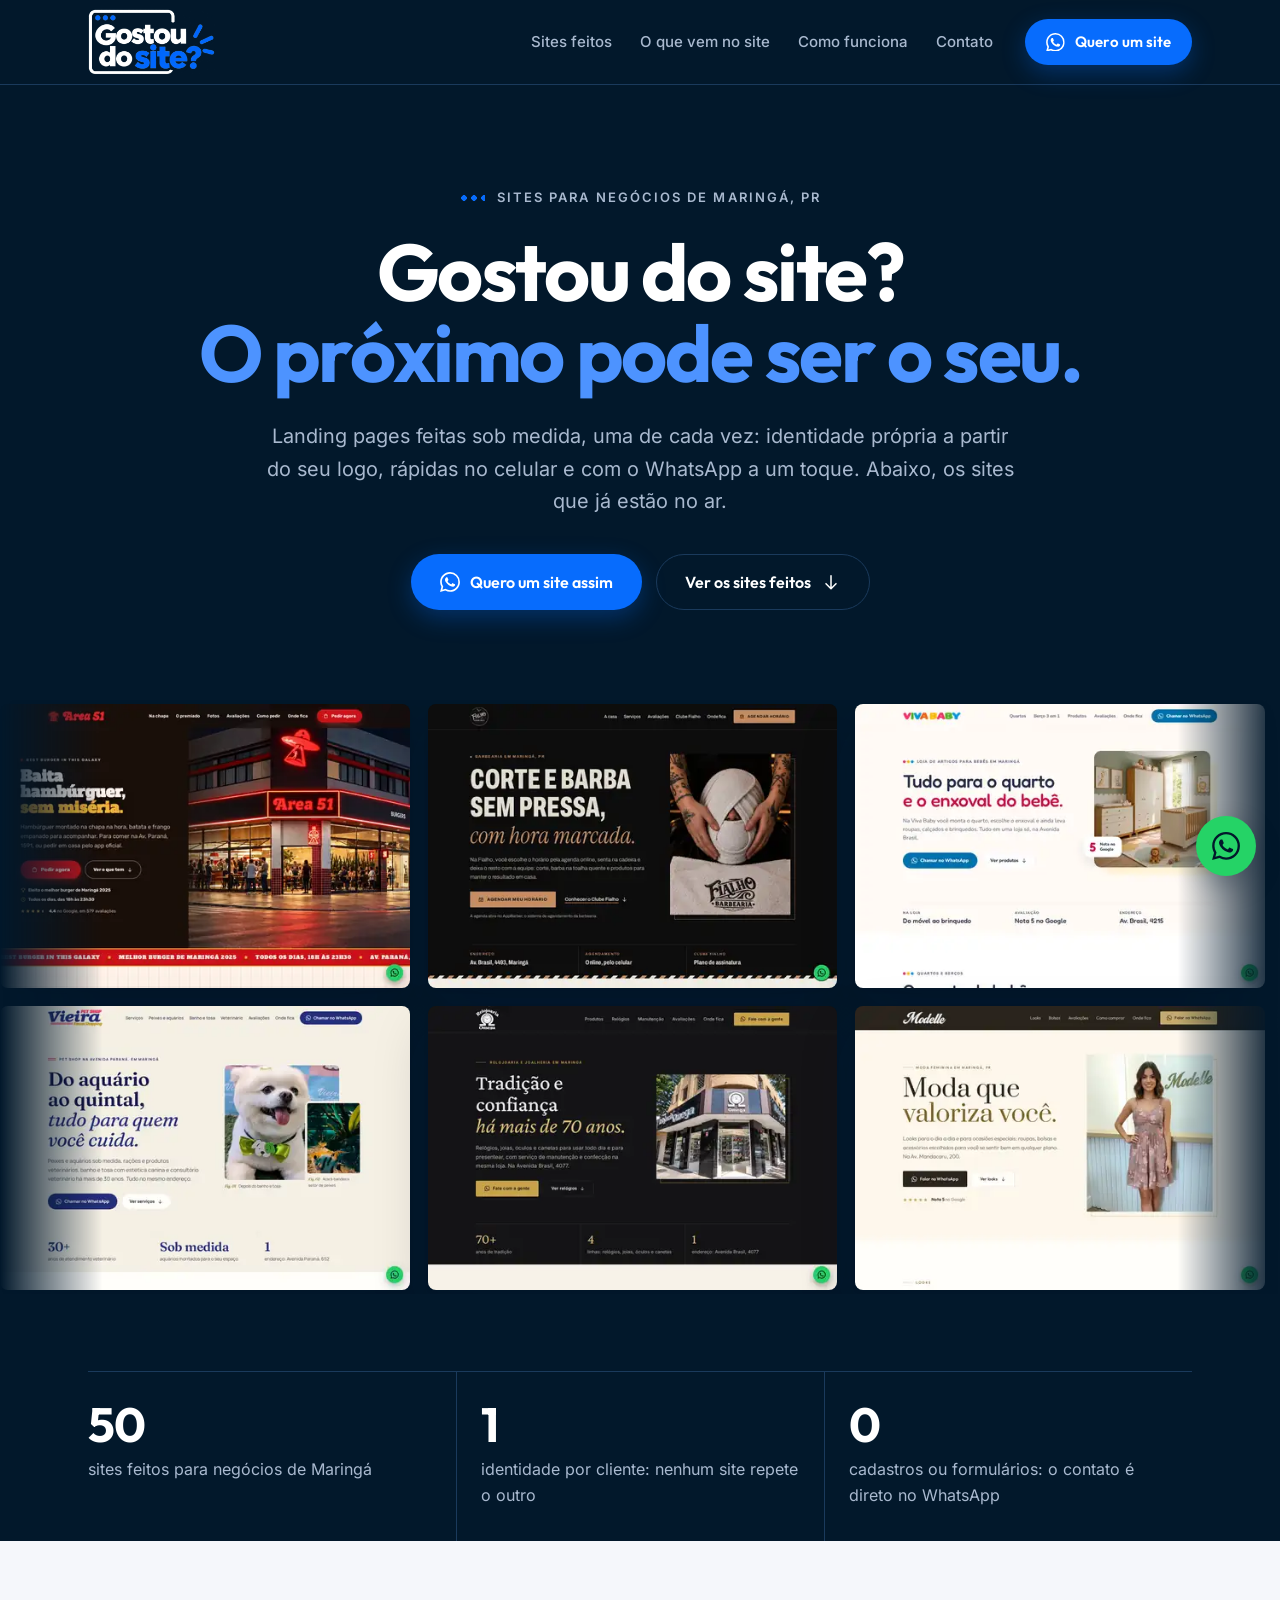
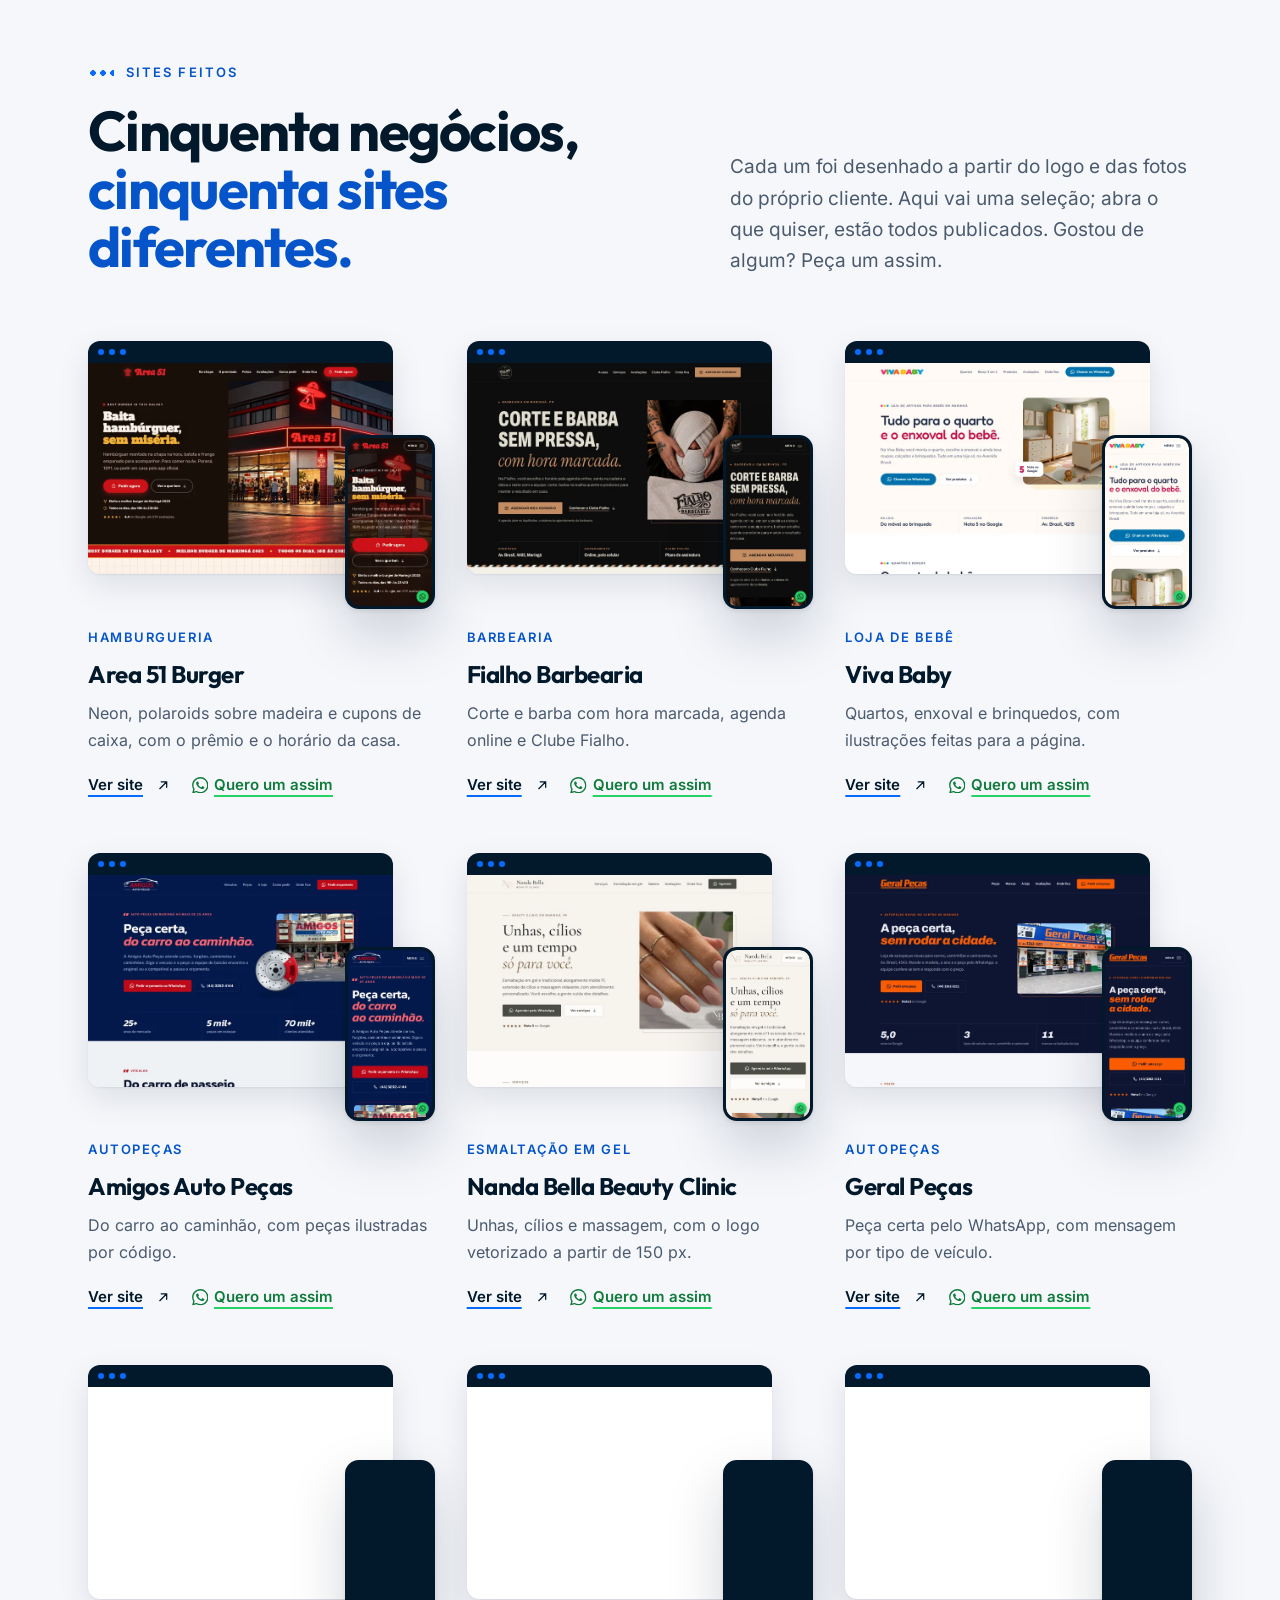
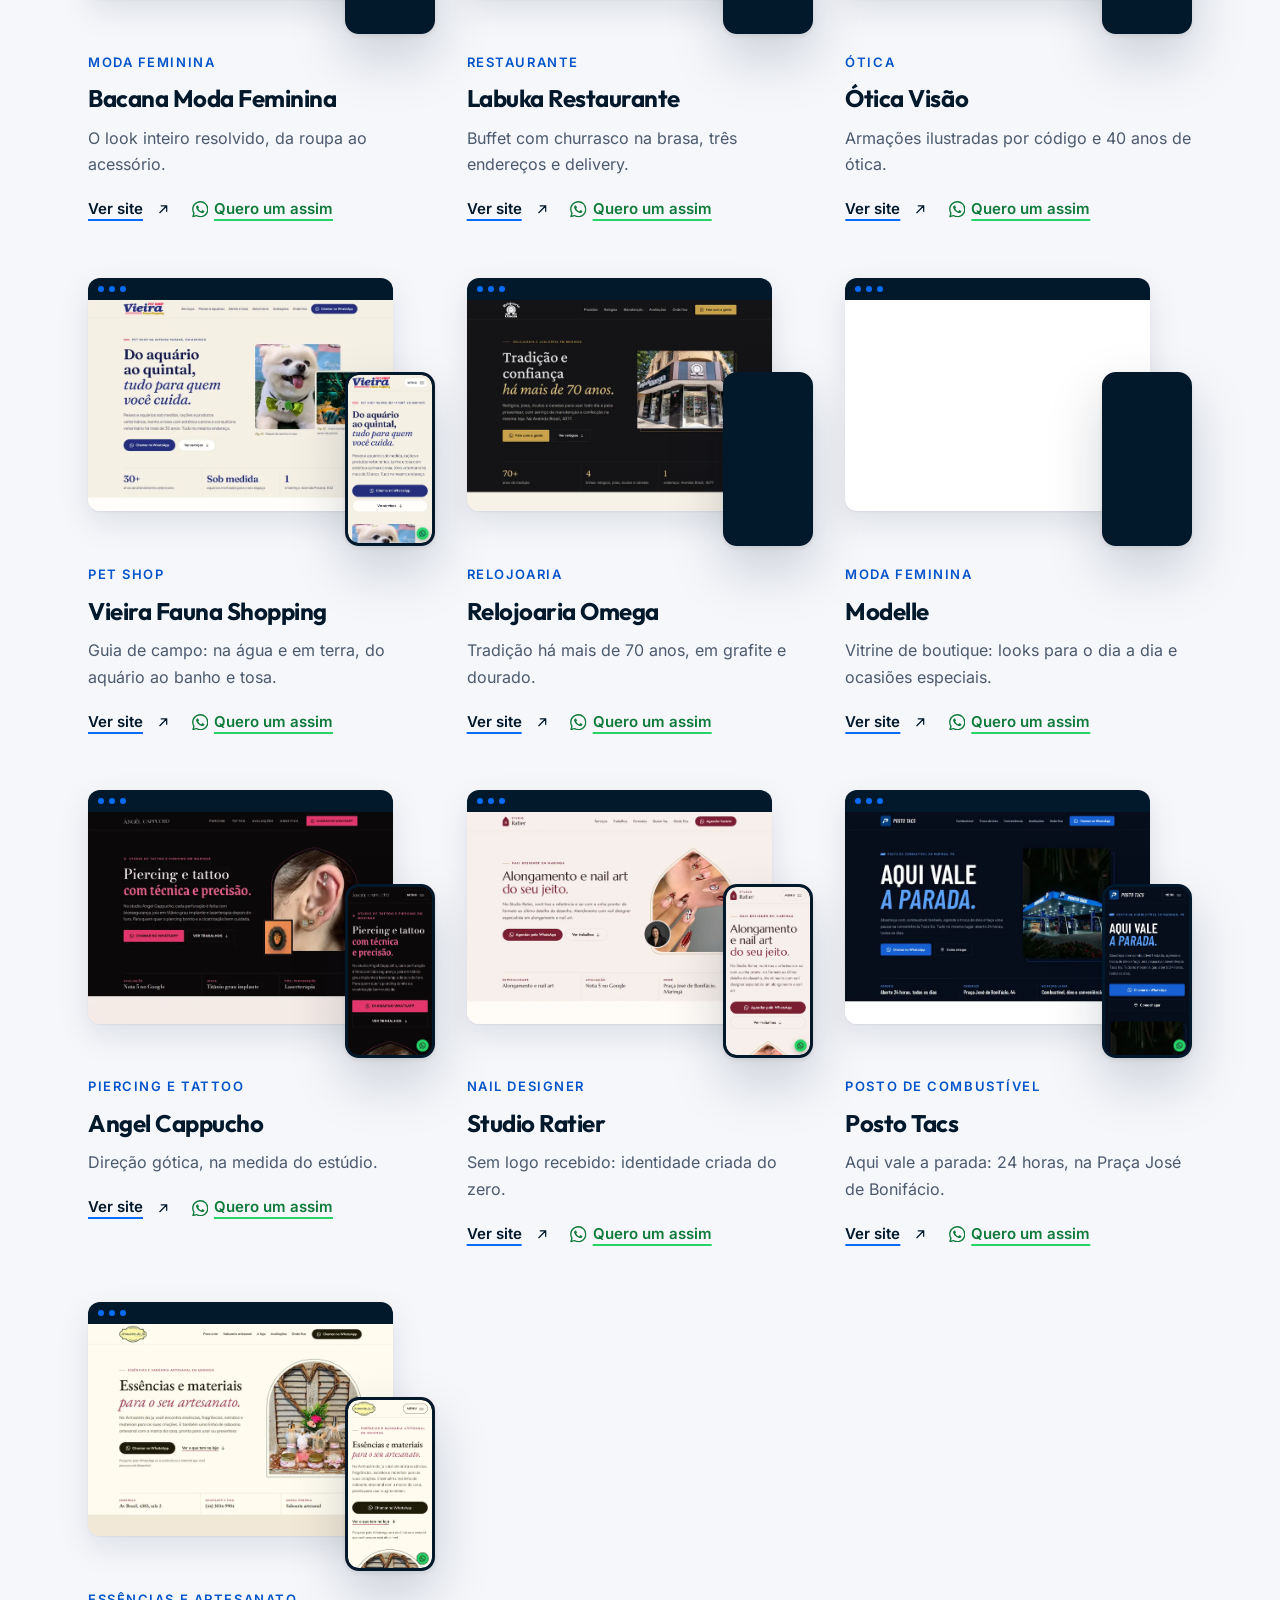
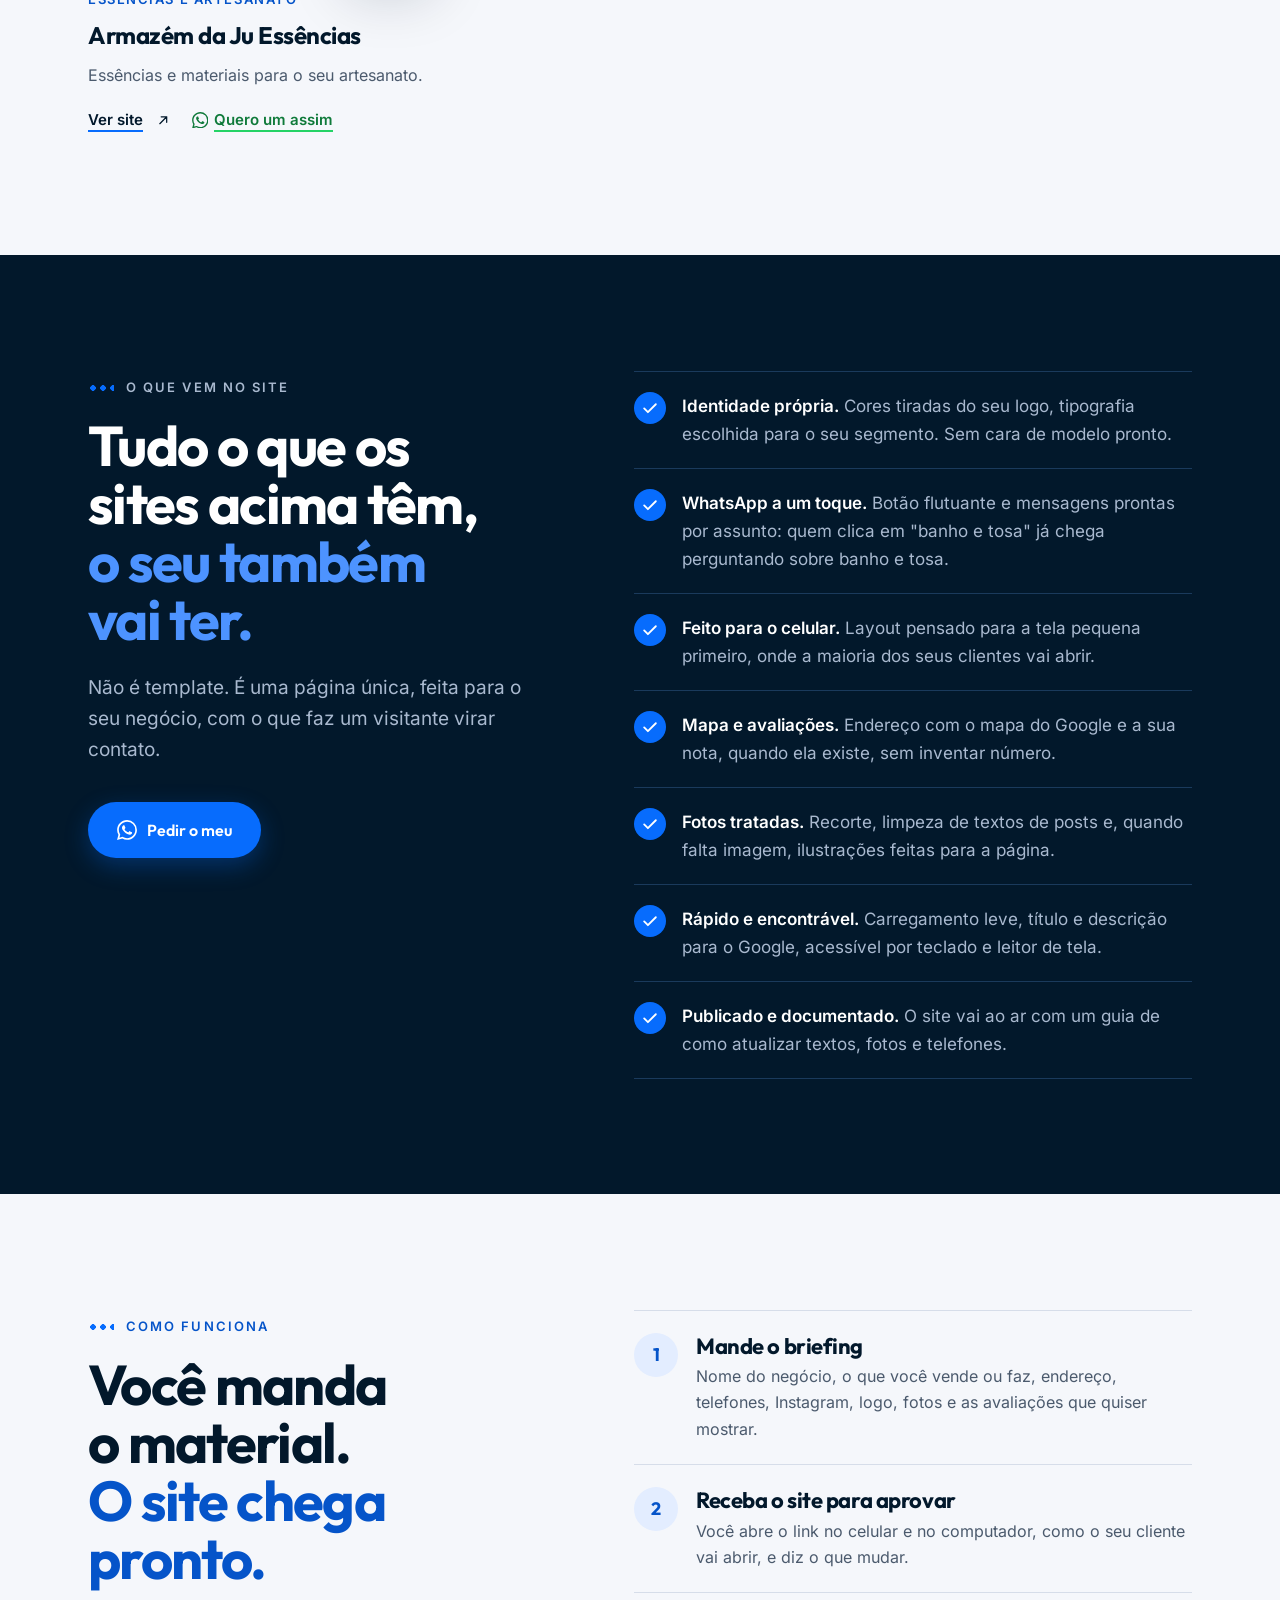
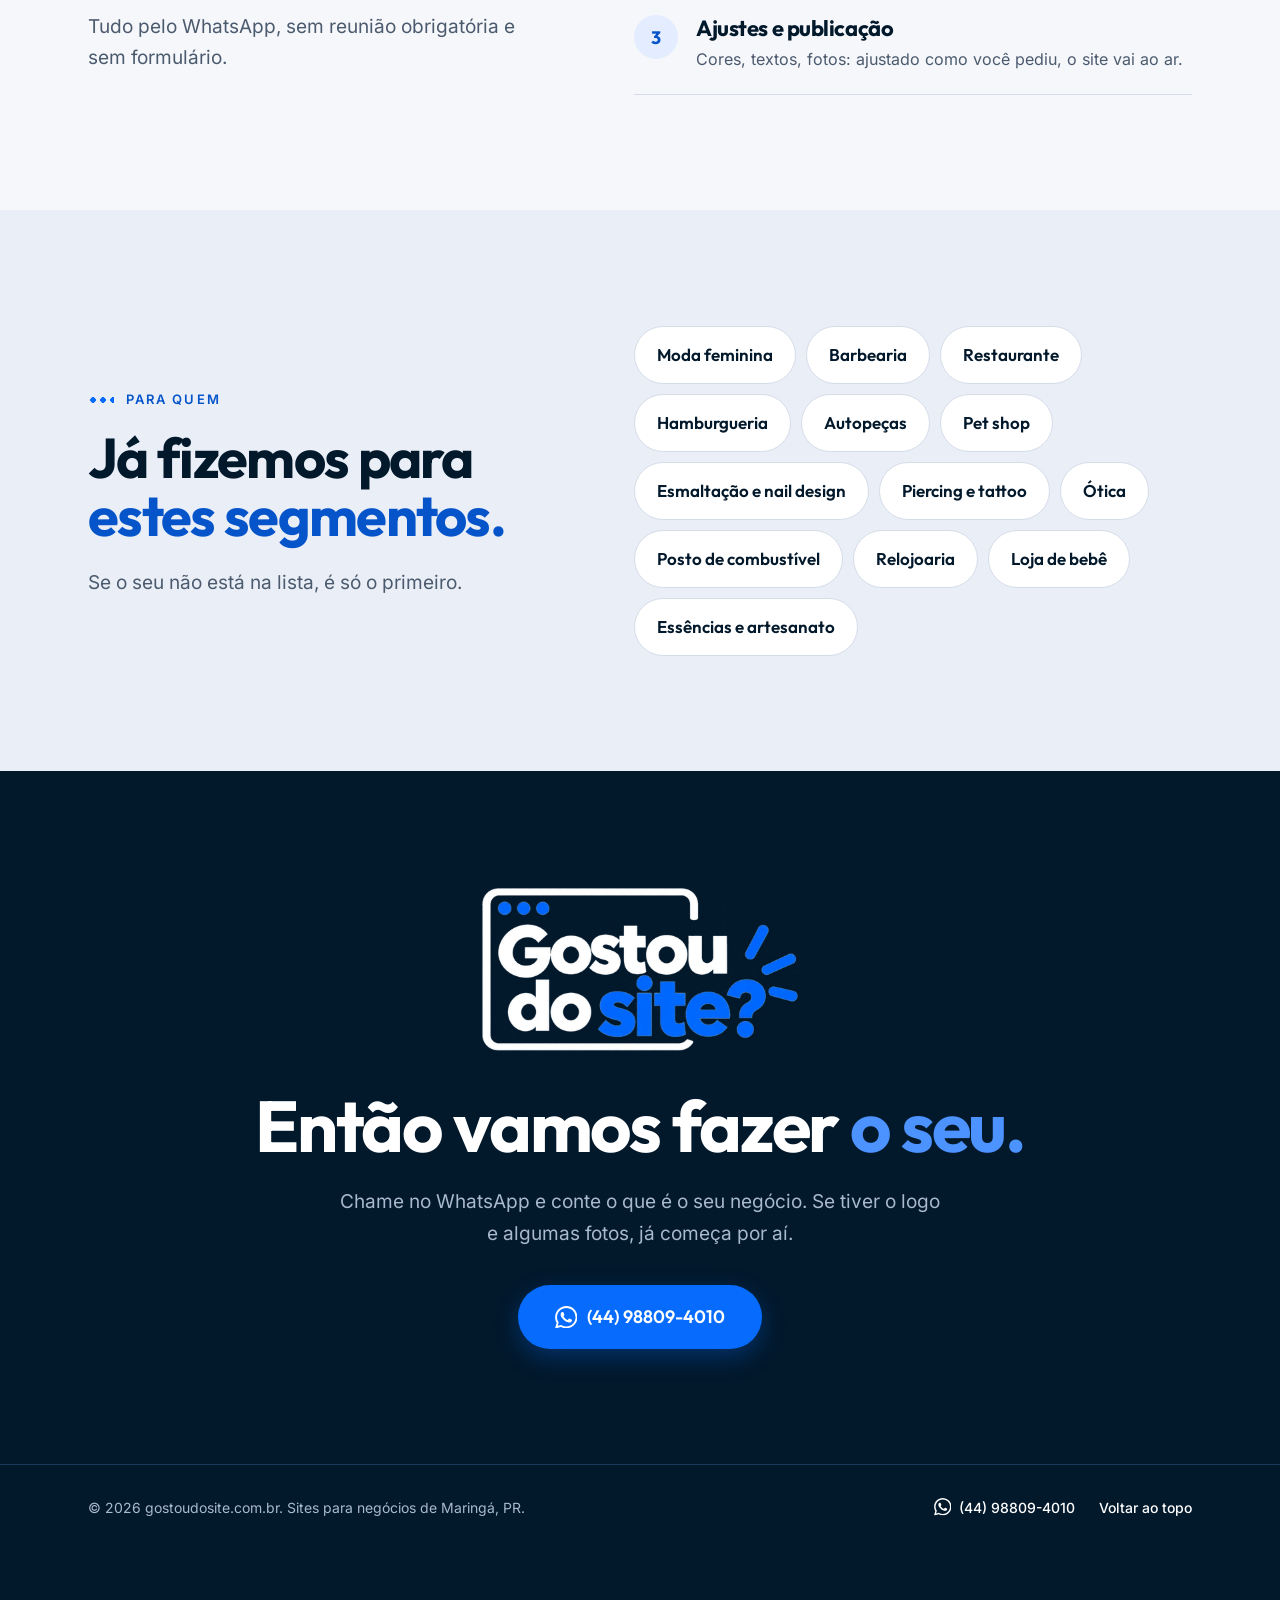
==== commit 5b12e359: "50 sites feitos: fato do hero, descrição e texto da seção como seleção Co-Authored-By: Claude Fable " ====
--- a/index.html
+++ b/index.html
@@ -4,7 +4,7 @@
   <meta charset="utf-8">
   <meta name="viewport" content="width=device-width, initial-scale=1">
   <title>Gostou do site? | Sites para pequenos negócios de Maringá PR</title>
-  <meta name="description" content="Landing pages sob medida para pequenos negócios de Maringá PR: identidade própria, rápidas no celular e com o WhatsApp a um toque. Veja os sites já publicados e peça o seu pelo WhatsApp (44) 98809-4010.">
+  <meta name="description" content="Landing pages sob medida para pequenos negócios de Maringá PR: 50 sites feitos, identidade própria, rápidos no celular e com o WhatsApp a um toque. Veja uma seleção e peça o seu pelo WhatsApp (44) 98809-4010.">
   <meta name="theme-color" content="#02182b">
   <link rel="canonical" href="https://gostoudosite.com.br/">
 
@@ -127,7 +127,7 @@
 
       <div class="container">
         <ul class="facts" aria-label="Fatos">
-          <li class="facts__item"><span class="facts__value">16</span><span class="facts__label">sites no ar, todos para negócios de Maringá</span></li>
+          <li class="facts__item"><span class="facts__value">50</span><span class="facts__label">sites feitos para negócios de Maringá</span></li>
           <li class="facts__item"><span class="facts__value">1</span><span class="facts__label">identidade por cliente: nenhum site repete o outro</span></li>
           <li class="facts__item"><span class="facts__value">0</span><span class="facts__label">cadastros ou formulários: o contato é direto no WhatsApp</span></li>
         </ul>
@@ -142,7 +142,7 @@
             <p class="eyebrow" data-reveal>Sites feitos</p>
             <h2 class="section__title" id="works-title" data-reveal>Cinquenta negócios, <em>cinquenta sites diferentes.</em></h2>
           </div>
-          <p class="section__lead" data-reveal>Cada um foi desenhado a partir do logo e das fotos do próprio cliente. Abra o que quiser: estão todos publicados. Gostou de algum? Peça um assim.</p>
+          <p class="section__lead" data-reveal>Cada um foi desenhado a partir do logo e das fotos do próprio cliente. Aqui vai uma seleção; abra o que quiser, estão todos publicados. Gostou de algum? Peça um assim.</p>
         </div>
 
         <ul class="works__grid">
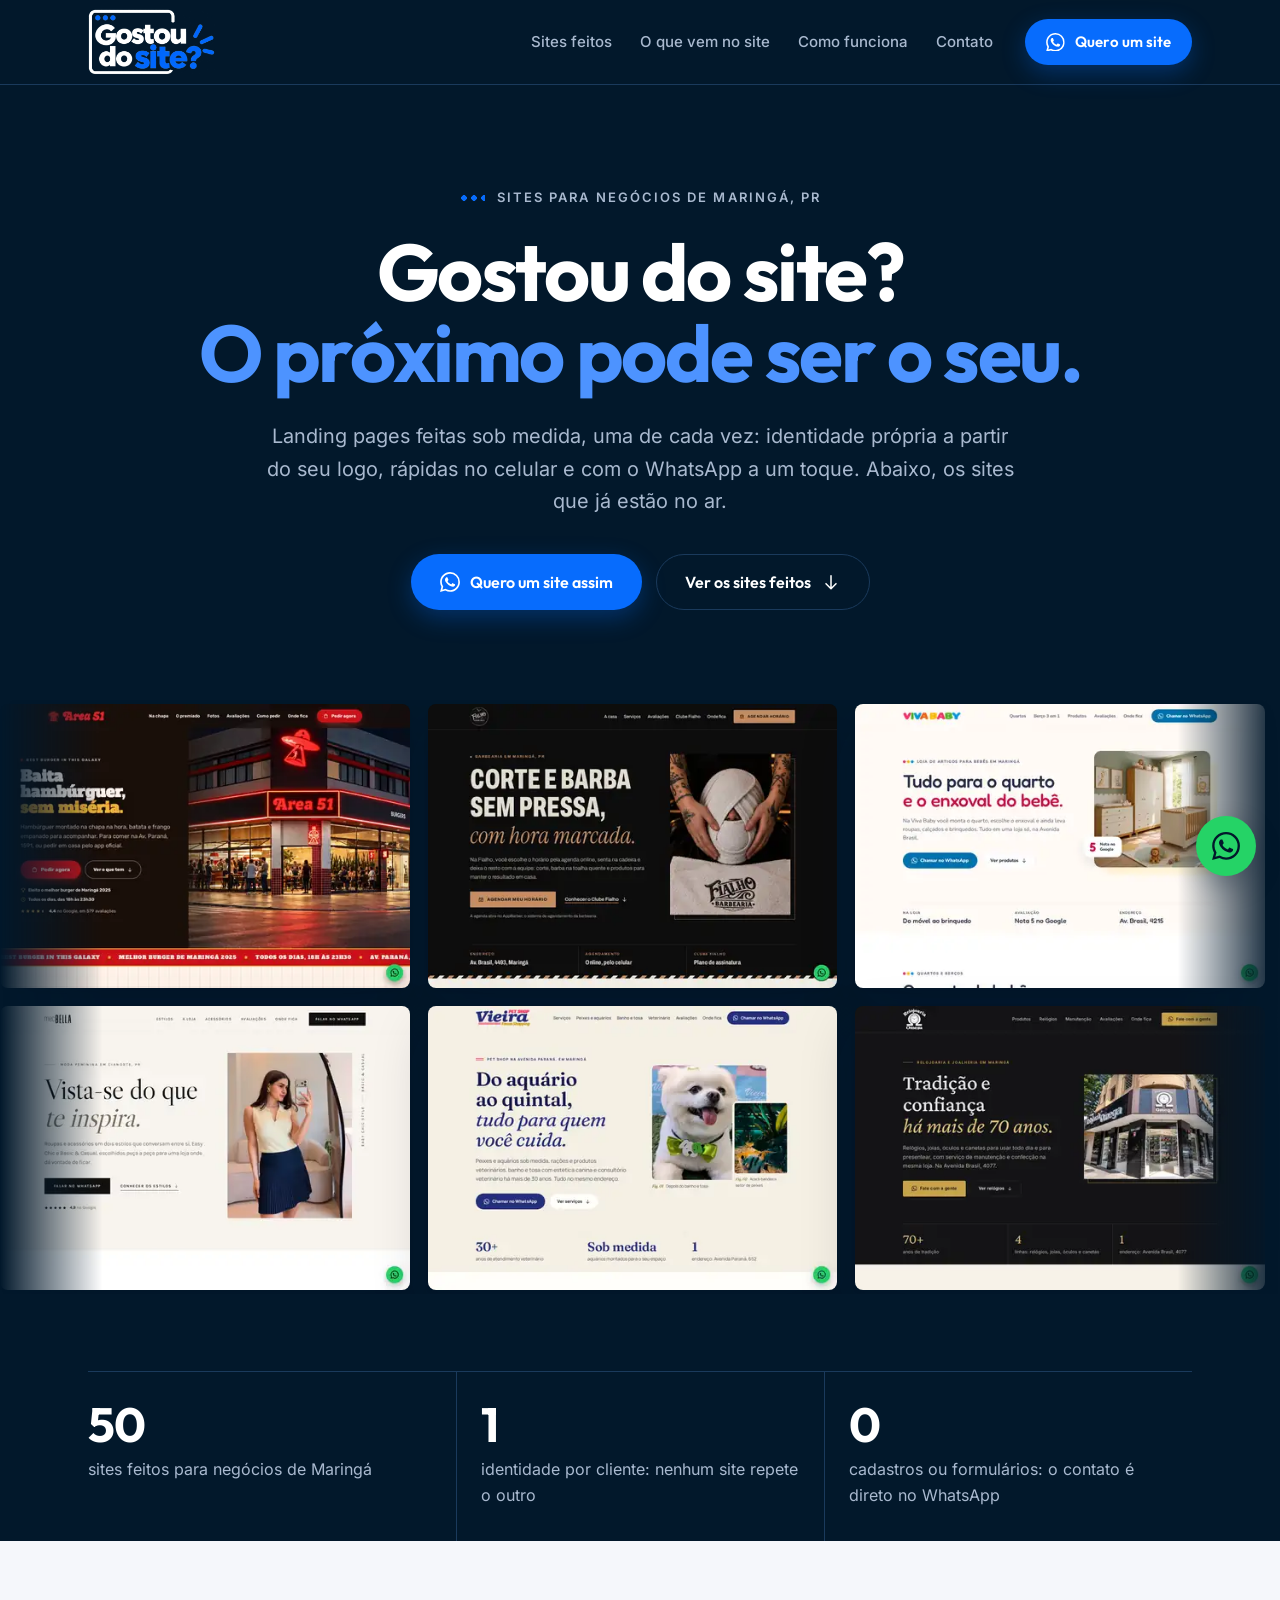
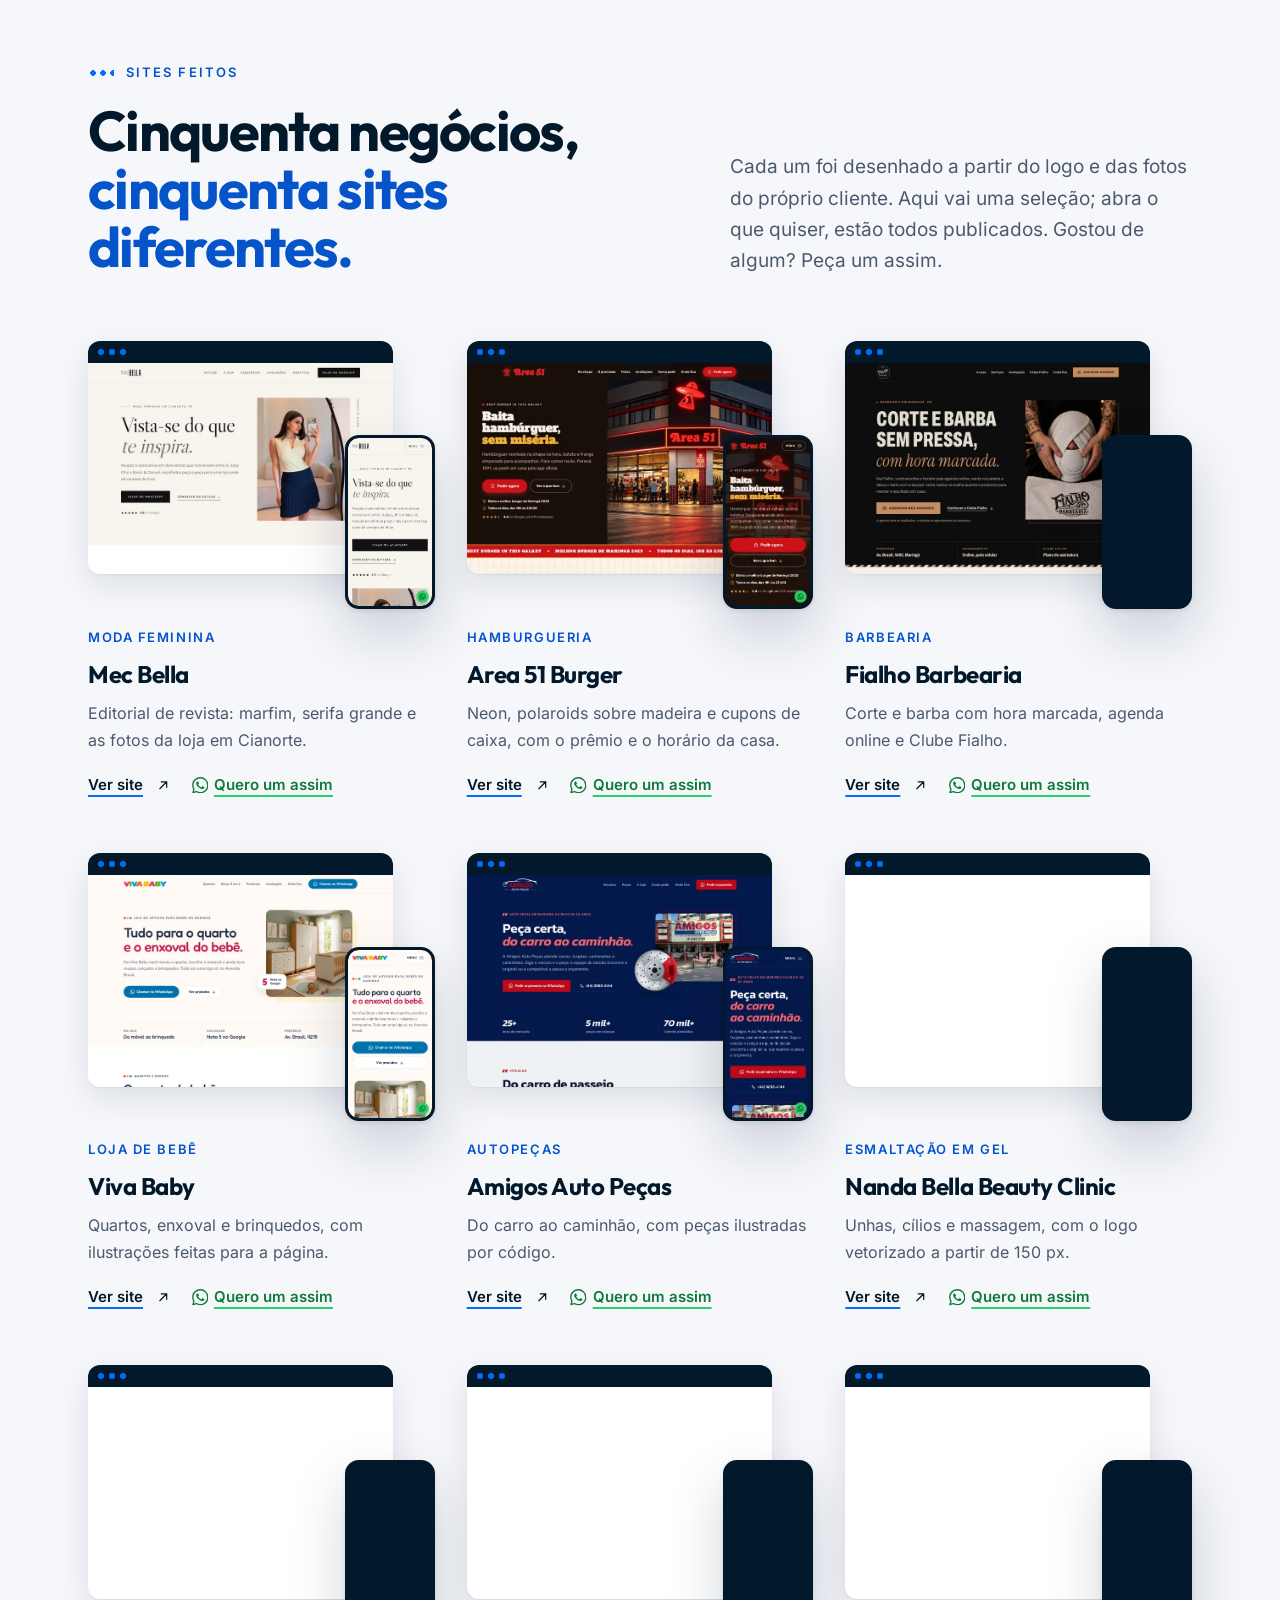
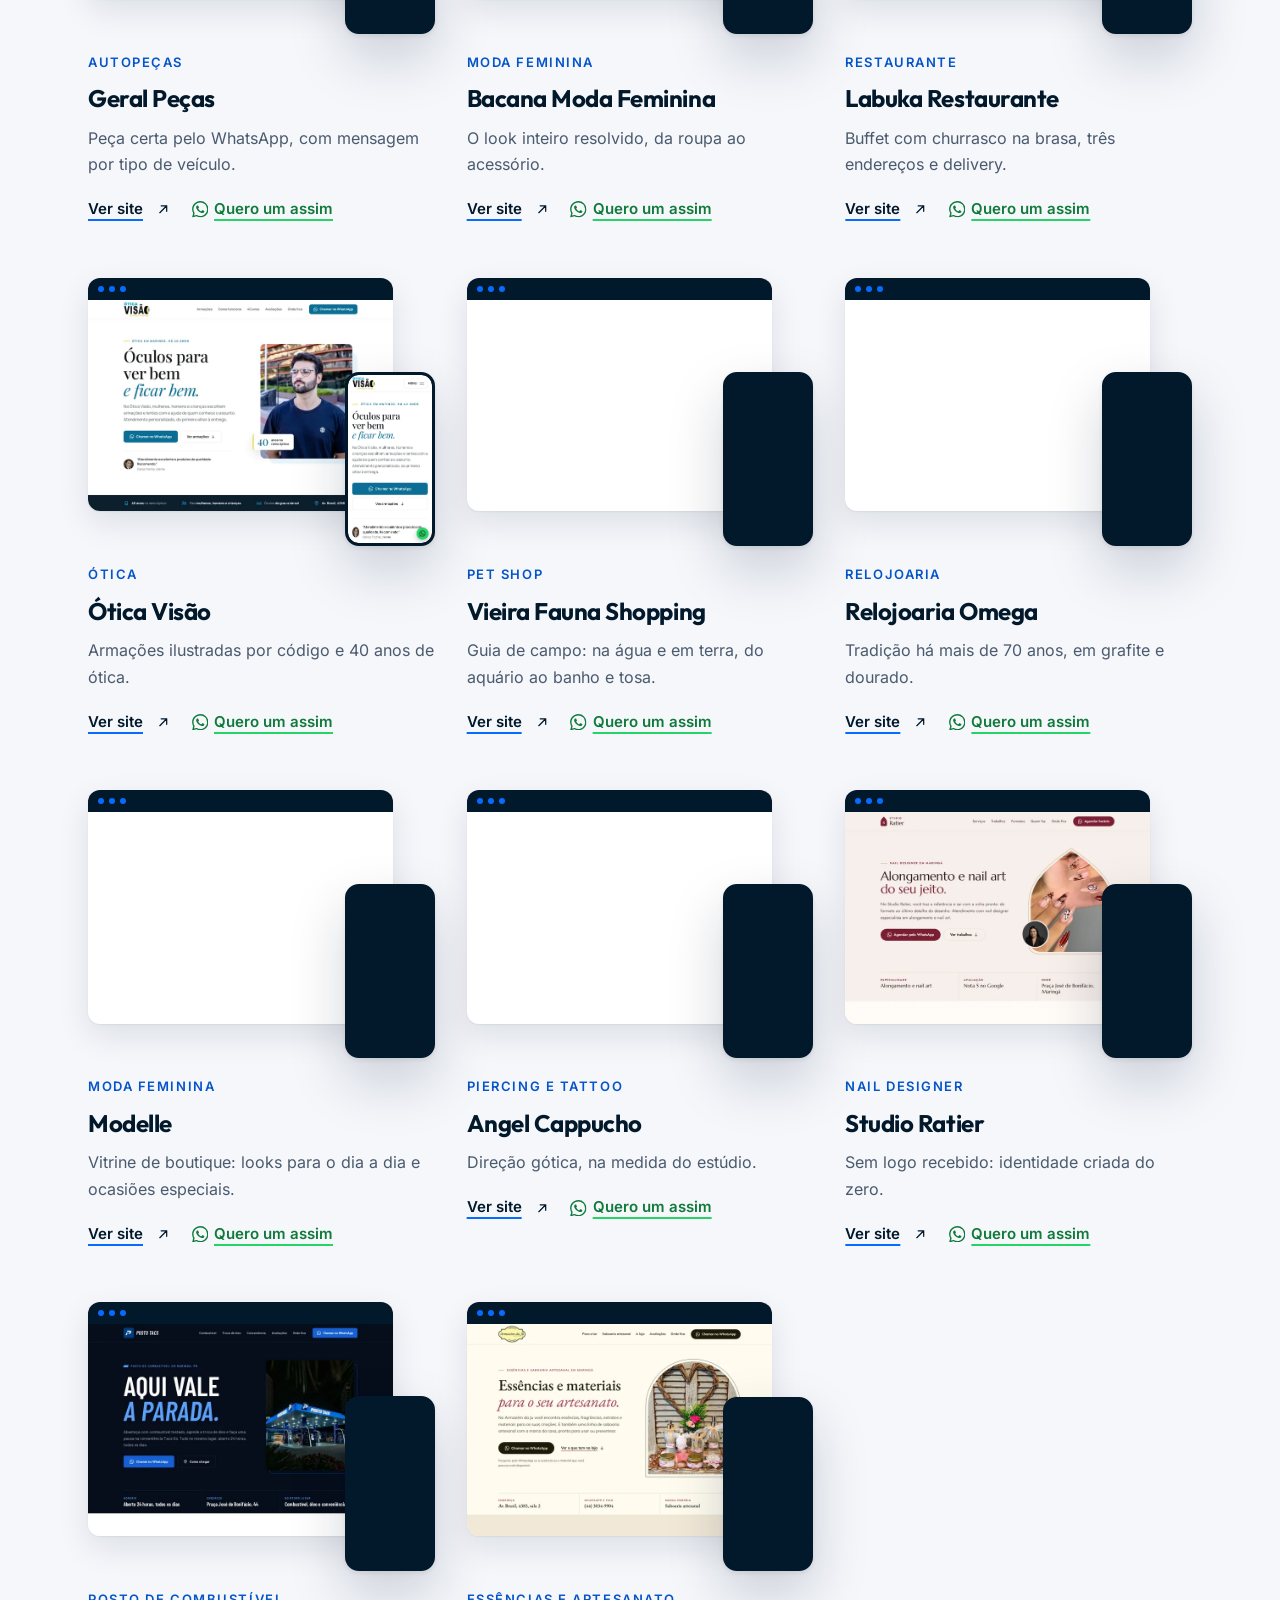
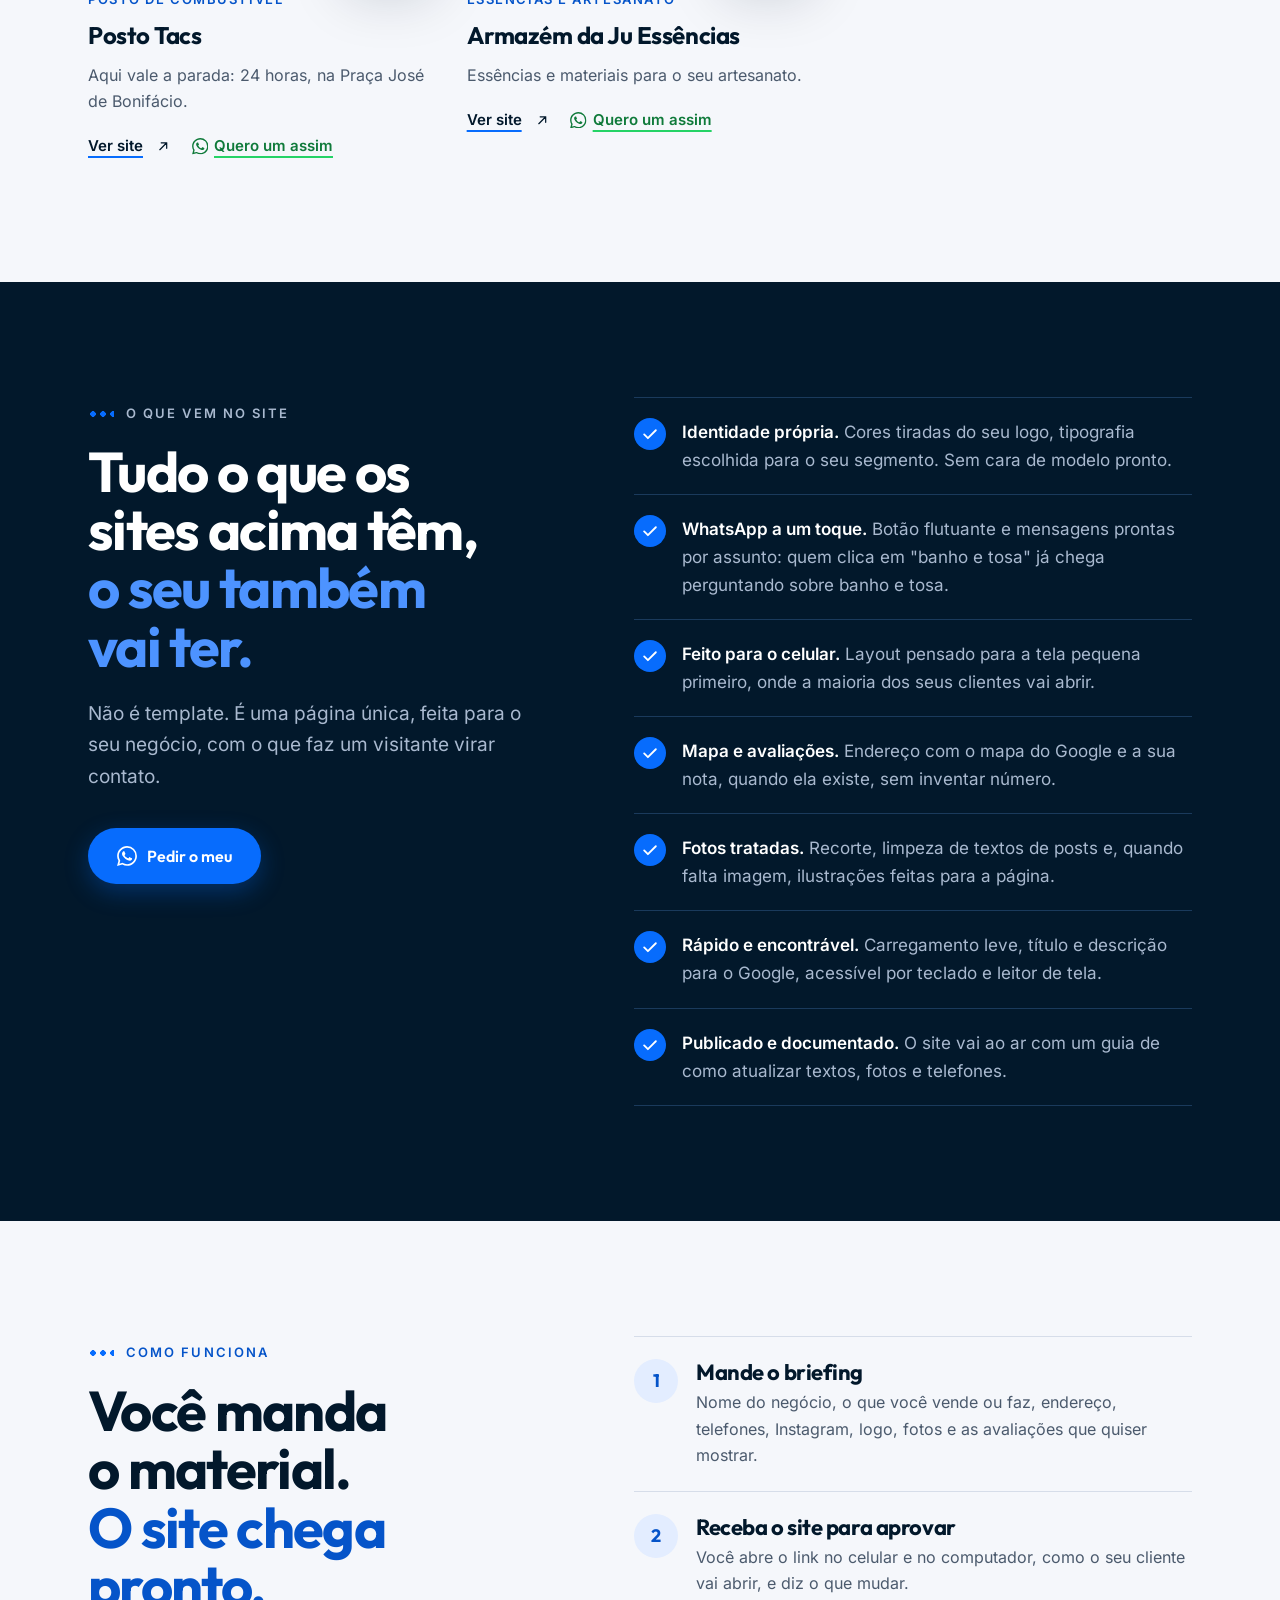
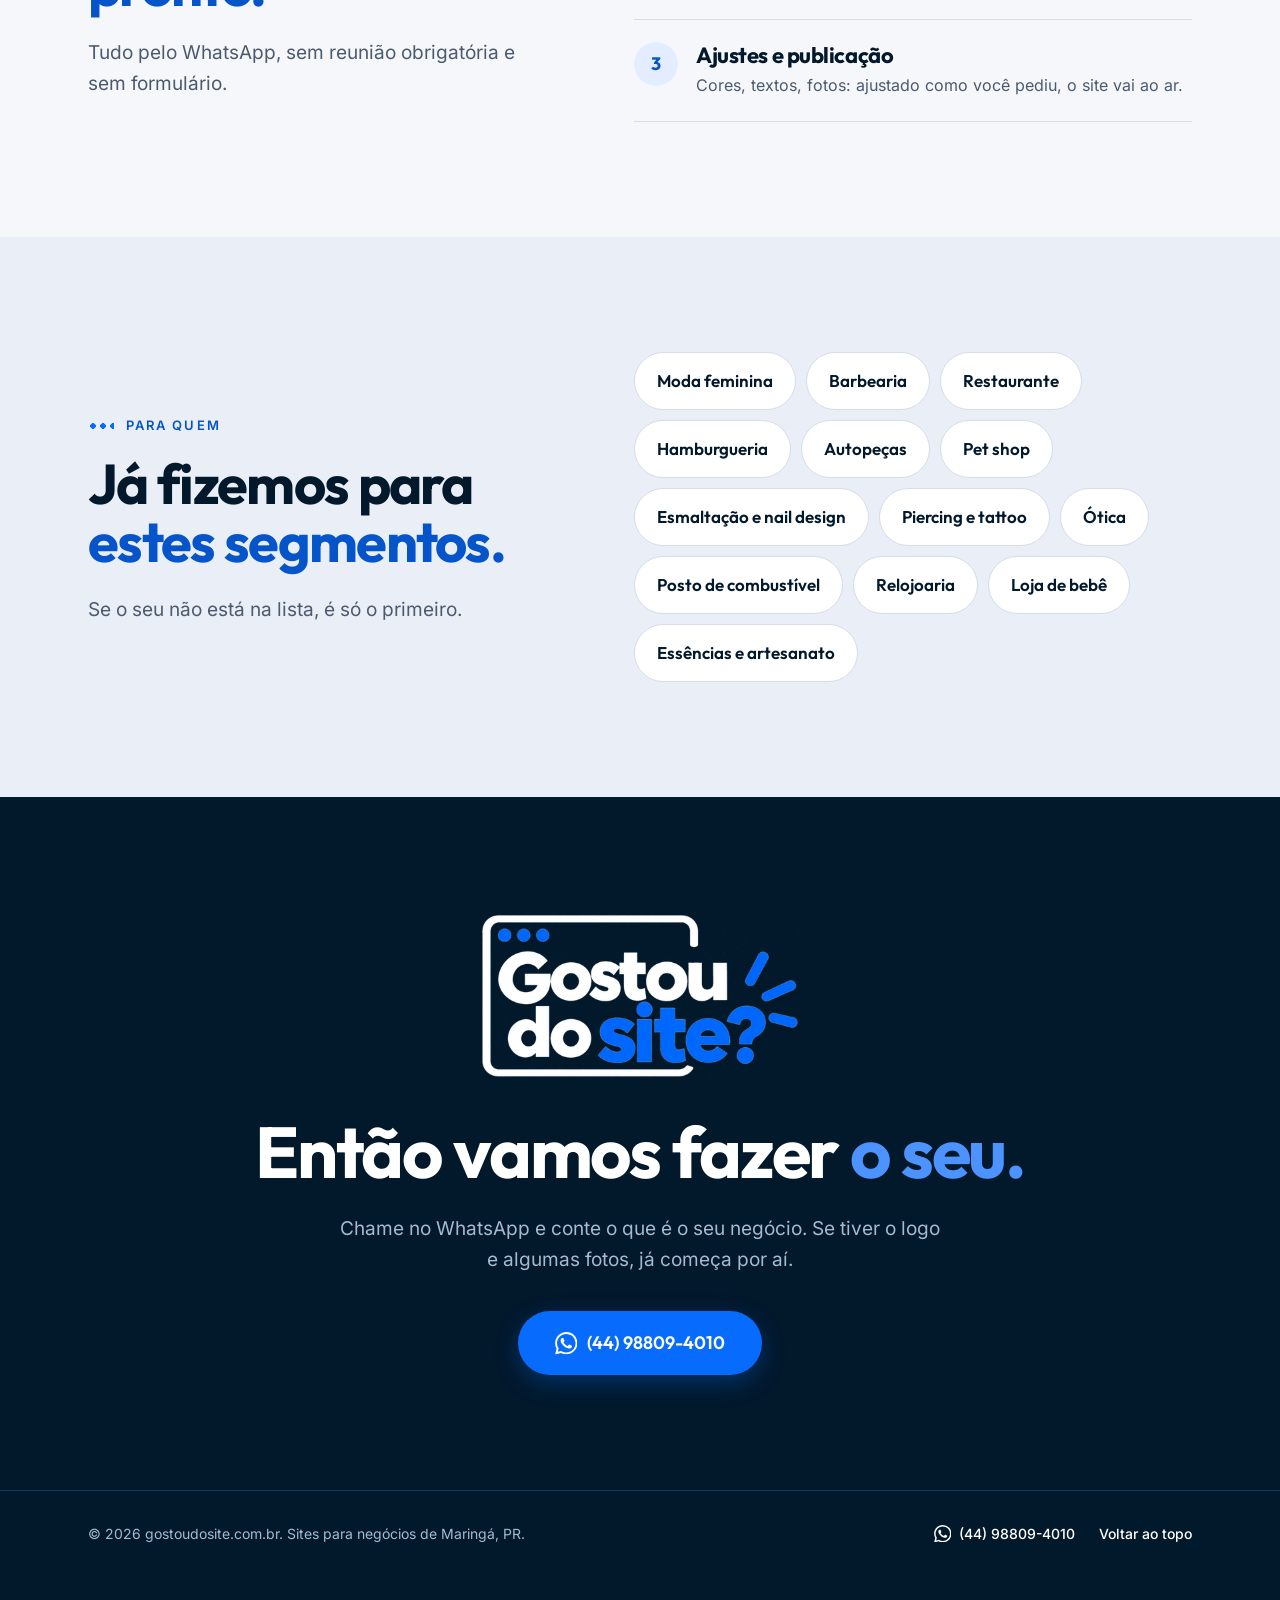
==== commit 6bc6210d: "Mec Bella no portfólio: 17 sites Card em primeiro, miniaturas, parede do hero e a pasta /mec-bella/ " ====
--- a/index.html
+++ b/index.html
@@ -122,7 +122,7 @@
       <!-- Parede de sites: duas fileiras que deslizam devagar (param ao passar o mouse e com movimento reduzido) -->
       <div class="wall" aria-label="Primeiras telas dos sites publicados">
         <ul class="wall__track" aria-hidden="true"><li class="wall__item"><img src="assets/img/wall-area51-burguer-480.webp" alt="" width="480" height="333" decoding="async"></li><li class="wall__item"><img src="assets/img/wall-fialho_barbearia-480.webp" alt="" width="480" height="333" decoding="async"></li><li class="wall__item"><img src="assets/img/wall-viva-baby-480.webp" alt="" width="480" height="333" decoding="async"></li><li class="wall__item"><img src="assets/img/wall-amigos-autopecas-480.webp" alt="" width="480" height="333" decoding="async"></li><li class="wall__item"><img src="assets/img/wall-nanda-bella-480.webp" alt="" width="480" height="333" decoding="async"></li><li class="wall__item"><img src="assets/img/wall-geral-pecas-480.webp" alt="" width="480" height="333" decoding="async"></li><li class="wall__item"><img src="assets/img/wall-bacana_moda_feminina-480.webp" alt="" width="480" height="333" decoding="async"></li><li class="wall__item"><img src="assets/img/wall-labuka-480.webp" alt="" width="480" height="333" decoding="async"></li><li class="wall__item"><img src="assets/img/wall-otica-visao-480.webp" alt="" width="480" height="333" decoding="async"></li><li class="wall__item"><img src="assets/img/wall-area51-burguer-480.webp" alt="" width="480" height="333" decoding="async"></li><li class="wall__item"><img src="assets/img/wall-fialho_barbearia-480.webp" alt="" width="480" height="333" decoding="async"></li><li class="wall__item"><img src="assets/img/wall-viva-baby-480.webp" alt="" width="480" height="333" decoding="async"></li><li class="wall__item"><img src="assets/img/wall-amigos-autopecas-480.webp" alt="" width="480" height="333" decoding="async"></li><li class="wall__item"><img src="assets/img/wall-nanda-bella-480.webp" alt="" width="480" height="333" decoding="async"></li><li class="wall__item"><img src="assets/img/wall-geral-pecas-480.webp" alt="" width="480" height="333" decoding="async"></li><li class="wall__item"><img src="assets/img/wall-bacana_moda_feminina-480.webp" alt="" width="480" height="333" decoding="async"></li><li class="wall__item"><img src="assets/img/wall-labuka-480.webp" alt="" width="480" height="333" decoding="async"></li><li class="wall__item"><img src="assets/img/wall-otica-visao-480.webp" alt="" width="480" height="333" decoding="async"></li></ul>
-        <ul class="wall__track wall__track--reverse" aria-hidden="true"><li class="wall__item"><img src="assets/img/wall-vieira-fauna-480.webp" alt="" width="480" height="333" decoding="async"></li><li class="wall__item"><img src="assets/img/wall-relojoaria_omega-480.webp" alt="" width="480" height="333" decoding="async"></li><li class="wall__item"><img src="assets/img/wall-modelle-480.webp" alt="" width="480" height="333" decoding="async"></li><li class="wall__item"><img src="assets/img/wall-angel-cappucho-480.webp" alt="" width="480" height="333" decoding="async"></li><li class="wall__item"><img src="assets/img/wall-studio-ratier-480.webp" alt="" width="480" height="333" decoding="async"></li><li class="wall__item"><img src="assets/img/wall-posto-tacs-480.webp" alt="" width="480" height="333" decoding="async"></li><li class="wall__item"><img src="assets/img/wall-armazem_da_ju-480.webp" alt="" width="480" height="333" decoding="async"></li><li class="wall__item"><img src="assets/img/wall-fialho_barbearia-480.webp" alt="" width="480" height="333" decoding="async"></li><li class="wall__item"><img src="assets/img/wall-vieira-fauna-480.webp" alt="" width="480" height="333" decoding="async"></li><li class="wall__item"><img src="assets/img/wall-relojoaria_omega-480.webp" alt="" width="480" height="333" decoding="async"></li><li class="wall__item"><img src="assets/img/wall-modelle-480.webp" alt="" width="480" height="333" decoding="async"></li><li class="wall__item"><img src="assets/img/wall-angel-cappucho-480.webp" alt="" width="480" height="333" decoding="async"></li><li class="wall__item"><img src="assets/img/wall-studio-ratier-480.webp" alt="" width="480" height="333" decoding="async"></li><li class="wall__item"><img src="assets/img/wall-posto-tacs-480.webp" alt="" width="480" height="333" decoding="async"></li><li class="wall__item"><img src="assets/img/wall-armazem_da_ju-480.webp" alt="" width="480" height="333" decoding="async"></li><li class="wall__item"><img src="assets/img/wall-fialho_barbearia-480.webp" alt="" width="480" height="333" decoding="async"></li></ul>
+        <ul class="wall__track wall__track--reverse" aria-hidden="true"><li class="wall__item"><img src="assets/img/wall-mec-bella-480.webp" alt="" width="480" height="333" decoding="async"></li><li class="wall__item"><img src="assets/img/wall-vieira-fauna-480.webp" alt="" width="480" height="333" decoding="async"></li><li class="wall__item"><img src="assets/img/wall-relojoaria_omega-480.webp" alt="" width="480" height="333" decoding="async"></li><li class="wall__item"><img src="assets/img/wall-modelle-480.webp" alt="" width="480" height="333" decoding="async"></li><li class="wall__item"><img src="assets/img/wall-angel-cappucho-480.webp" alt="" width="480" height="333" decoding="async"></li><li class="wall__item"><img src="assets/img/wall-studio-ratier-480.webp" alt="" width="480" height="333" decoding="async"></li><li class="wall__item"><img src="assets/img/wall-posto-tacs-480.webp" alt="" width="480" height="333" decoding="async"></li><li class="wall__item"><img src="assets/img/wall-armazem_da_ju-480.webp" alt="" width="480" height="333" decoding="async"></li><li class="wall__item"><img src="assets/img/wall-fialho_barbearia-480.webp" alt="" width="480" height="333" decoding="async"></li><li class="wall__item"><img src="assets/img/wall-mec-bella-480.webp" alt="" width="480" height="333" decoding="async"></li><li class="wall__item"><img src="assets/img/wall-vieira-fauna-480.webp" alt="" width="480" height="333" decoding="async"></li><li class="wall__item"><img src="assets/img/wall-relojoaria_omega-480.webp" alt="" width="480" height="333" decoding="async"></li><li class="wall__item"><img src="assets/img/wall-modelle-480.webp" alt="" width="480" height="333" decoding="async"></li><li class="wall__item"><img src="assets/img/wall-angel-cappucho-480.webp" alt="" width="480" height="333" decoding="async"></li><li class="wall__item"><img src="assets/img/wall-studio-ratier-480.webp" alt="" width="480" height="333" decoding="async"></li><li class="wall__item"><img src="assets/img/wall-posto-tacs-480.webp" alt="" width="480" height="333" decoding="async"></li><li class="wall__item"><img src="assets/img/wall-armazem_da_ju-480.webp" alt="" width="480" height="333" decoding="async"></li><li class="wall__item"><img src="assets/img/wall-fialho_barbearia-480.webp" alt="" width="480" height="333" decoding="async"></li></ul>
       </div>
 
       <div class="container">
@@ -147,6 +147,29 @@
 
         <ul class="works__grid">
           <li class="work" data-reveal>
+            <a class="work__preview" href="mec-bella/" target="_blank" rel="noopener" aria-label="Abrir o site da Mec Bella (abre em nova aba)">
+              <span class="frame">
+                <span class="frame__bar" aria-hidden="true"><i></i><i></i><i></i></span>
+                <picture>
+                  <source type="image/webp" srcset="assets/img/site-mec-bella-720.webp 720w, assets/img/site-mec-bella-1080.webp 1080w" sizes="(min-width: 900px) 360px, (min-width: 600px) 46vw, 240px">
+                  <img src="assets/img/site-mec-bella-1080.jpg" alt="Primeira tela do site da Mec Bella." width="1080" height="750" decoding="async">
+                </picture>
+              </span>
+              <span class="phone" aria-hidden="true">
+                <img src="assets/img/site-mec-bella-m-390.webp" alt="" width="390" height="780" loading="lazy" decoding="async">
+              </span>
+            </a>
+            <div class="work__body">
+              <p class="work__segment">Moda feminina</p>
+              <h3 class="work__title">Mec Bella</h3>
+              <p class="work__text">Editorial de revista: marfim, serifa grande e as fotos da loja em Cianorte.</p>
+              <div class="work__actions">
+                <a class="work__link" href="mec-bella/" target="_blank" rel="noopener">Ver site<span class="sr-only"> da Mec Bella (abre em nova aba)</span> <svg class="icon" aria-hidden="true"><use href="#i-arrow-up"/></svg></a>
+                <a class="work__link work__link--wa" href="https://wa.me/5544988094010?text=Ol%C3%A1%21%20Gostei%20do%20site%20da%20Mec%20Bella%20e%20quero%20um%20parecido%20para%20o%20meu%20neg%C3%B3cio." target="_blank" rel="noopener"><svg class="icon" aria-hidden="true"><use href="#i-whatsapp"/></svg> Quero um assim<span class="sr-only"> (abre o WhatsApp em nova aba)</span></a>
+              </div>
+            </div>
+          </li>
+          <li class="work" data-reveal>
             <a class="work__preview" href="area51-burguer/" target="_blank" rel="noopener" aria-label="Abrir o site da Area 51 Burger (abre em nova aba)">
               <span class="frame">
                 <span class="frame__bar" aria-hidden="true"><i></i><i></i><i></i></span>
@@ -175,7 +198,7 @@
                 <span class="frame__bar" aria-hidden="true"><i></i><i></i><i></i></span>
                 <picture>
                   <source type="image/webp" srcset="assets/img/site-fialho_barbearia-720.webp 720w, assets/img/site-fialho_barbearia-1080.webp 1080w" sizes="(min-width: 900px) 360px, (min-width: 600px) 46vw, 240px">
-                  <img src="assets/img/site-fialho_barbearia-1080.jpg" alt="Primeira tela do site da Fialho Barbearia." width="1080" height="750" decoding="async">
+                  <img src="assets/img/site-fialho_barbearia-1080.jpg" alt="Primeira tela do site da Fialho Barbearia." width="1080" height="750" loading="lazy" decoding="async">
                 </picture>
               </span>
               <span class="phone" aria-hidden="true">
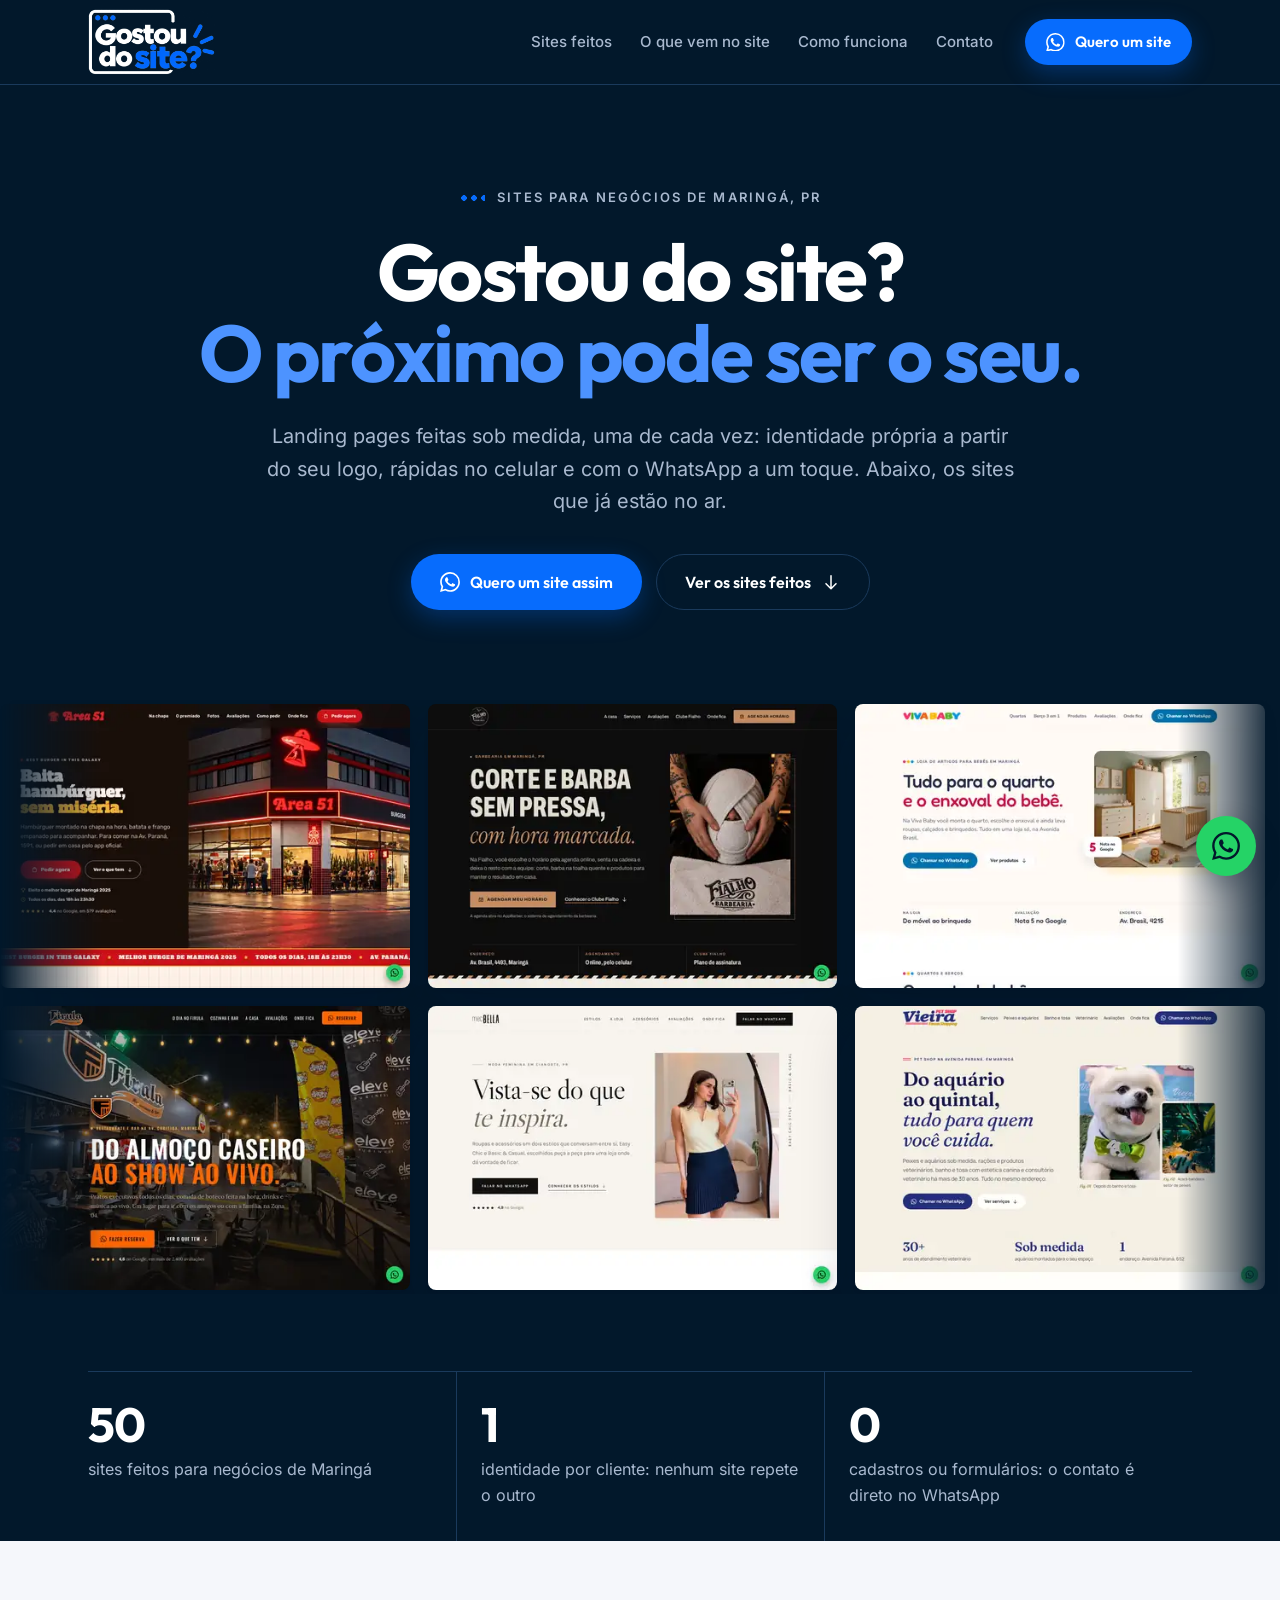
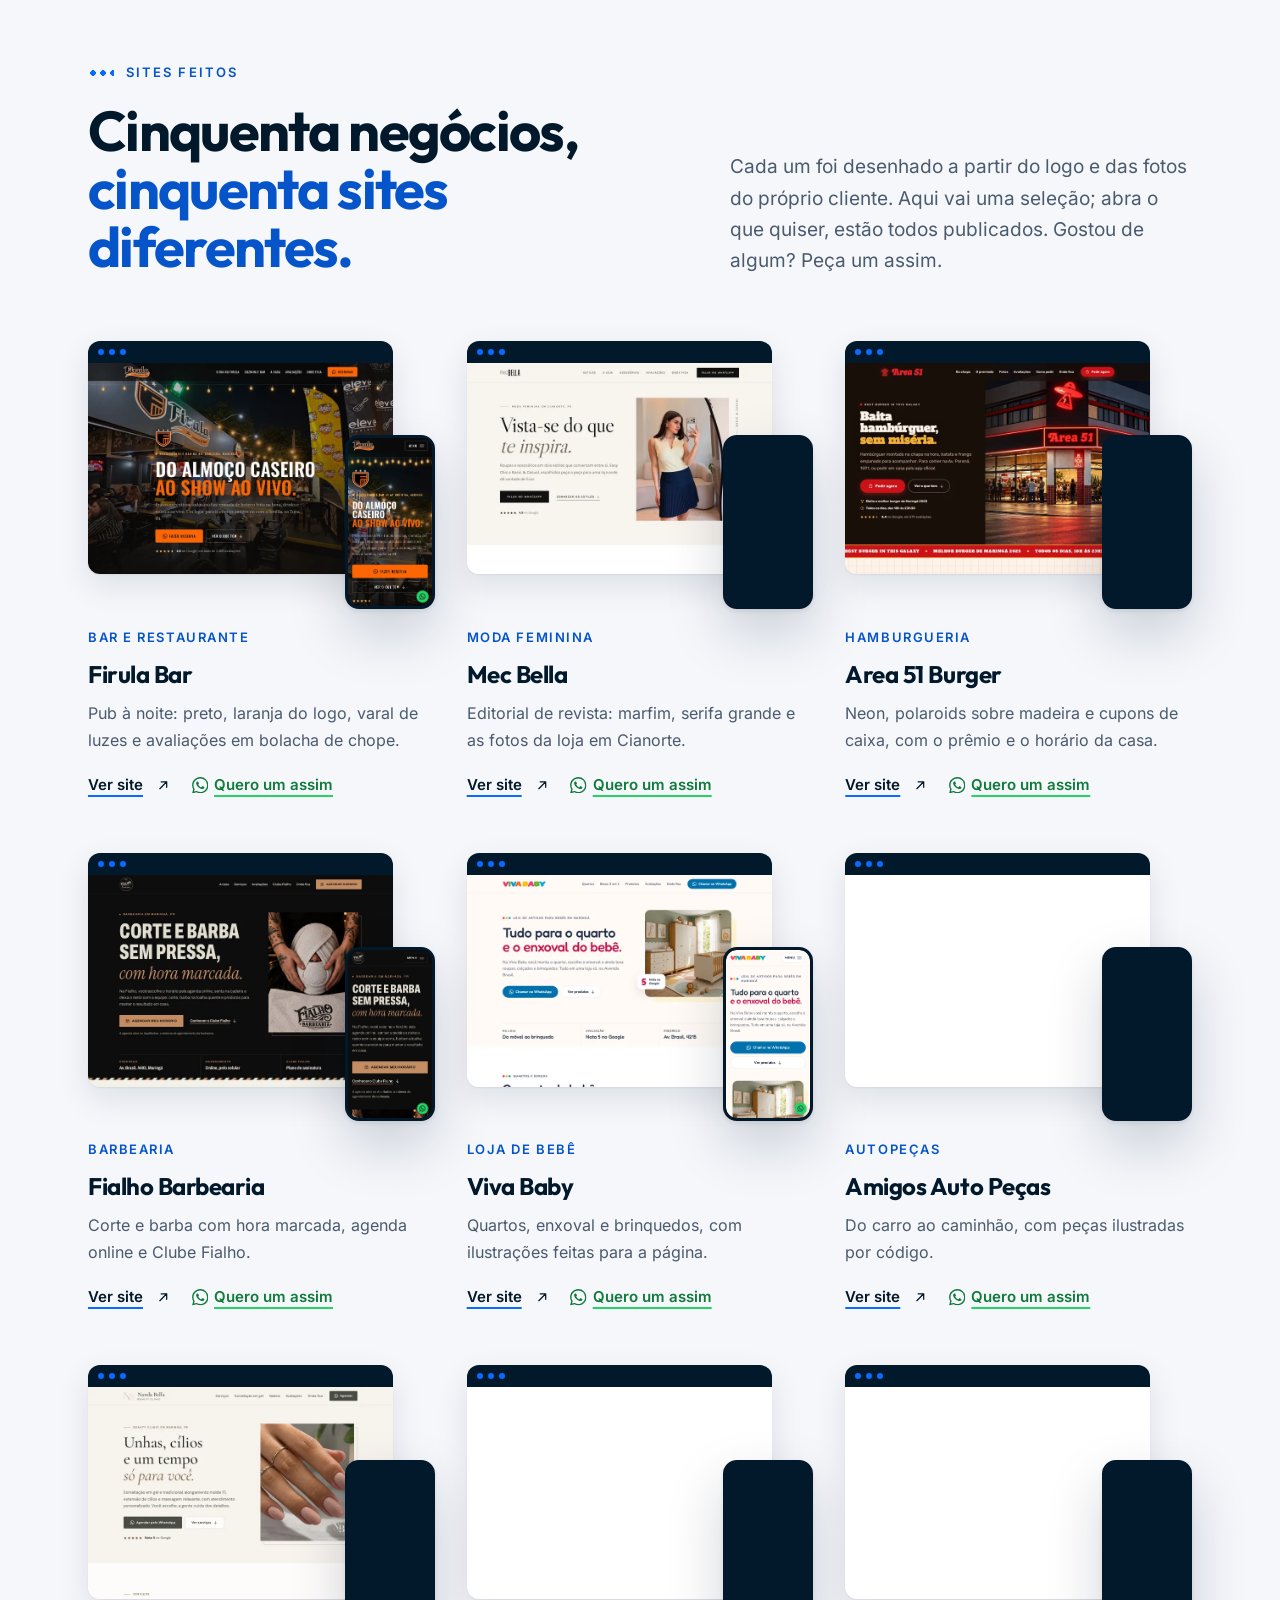
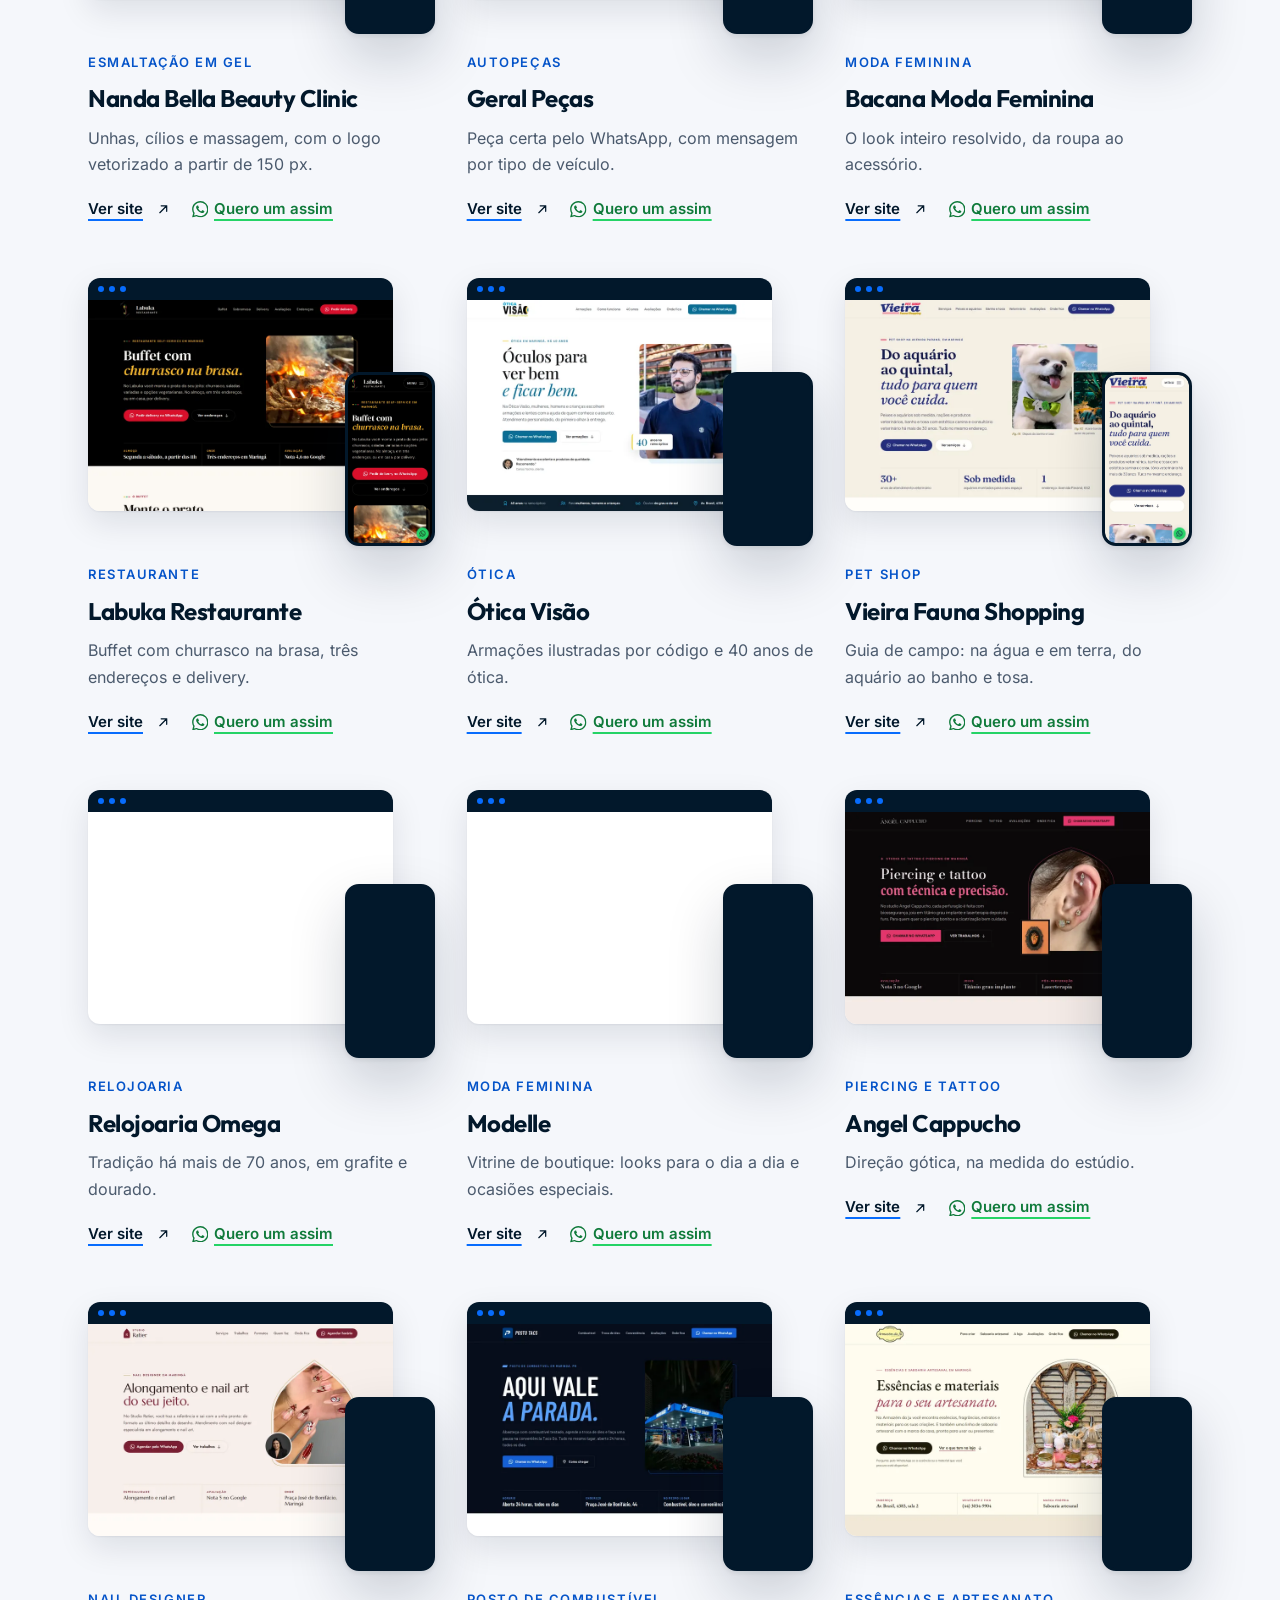
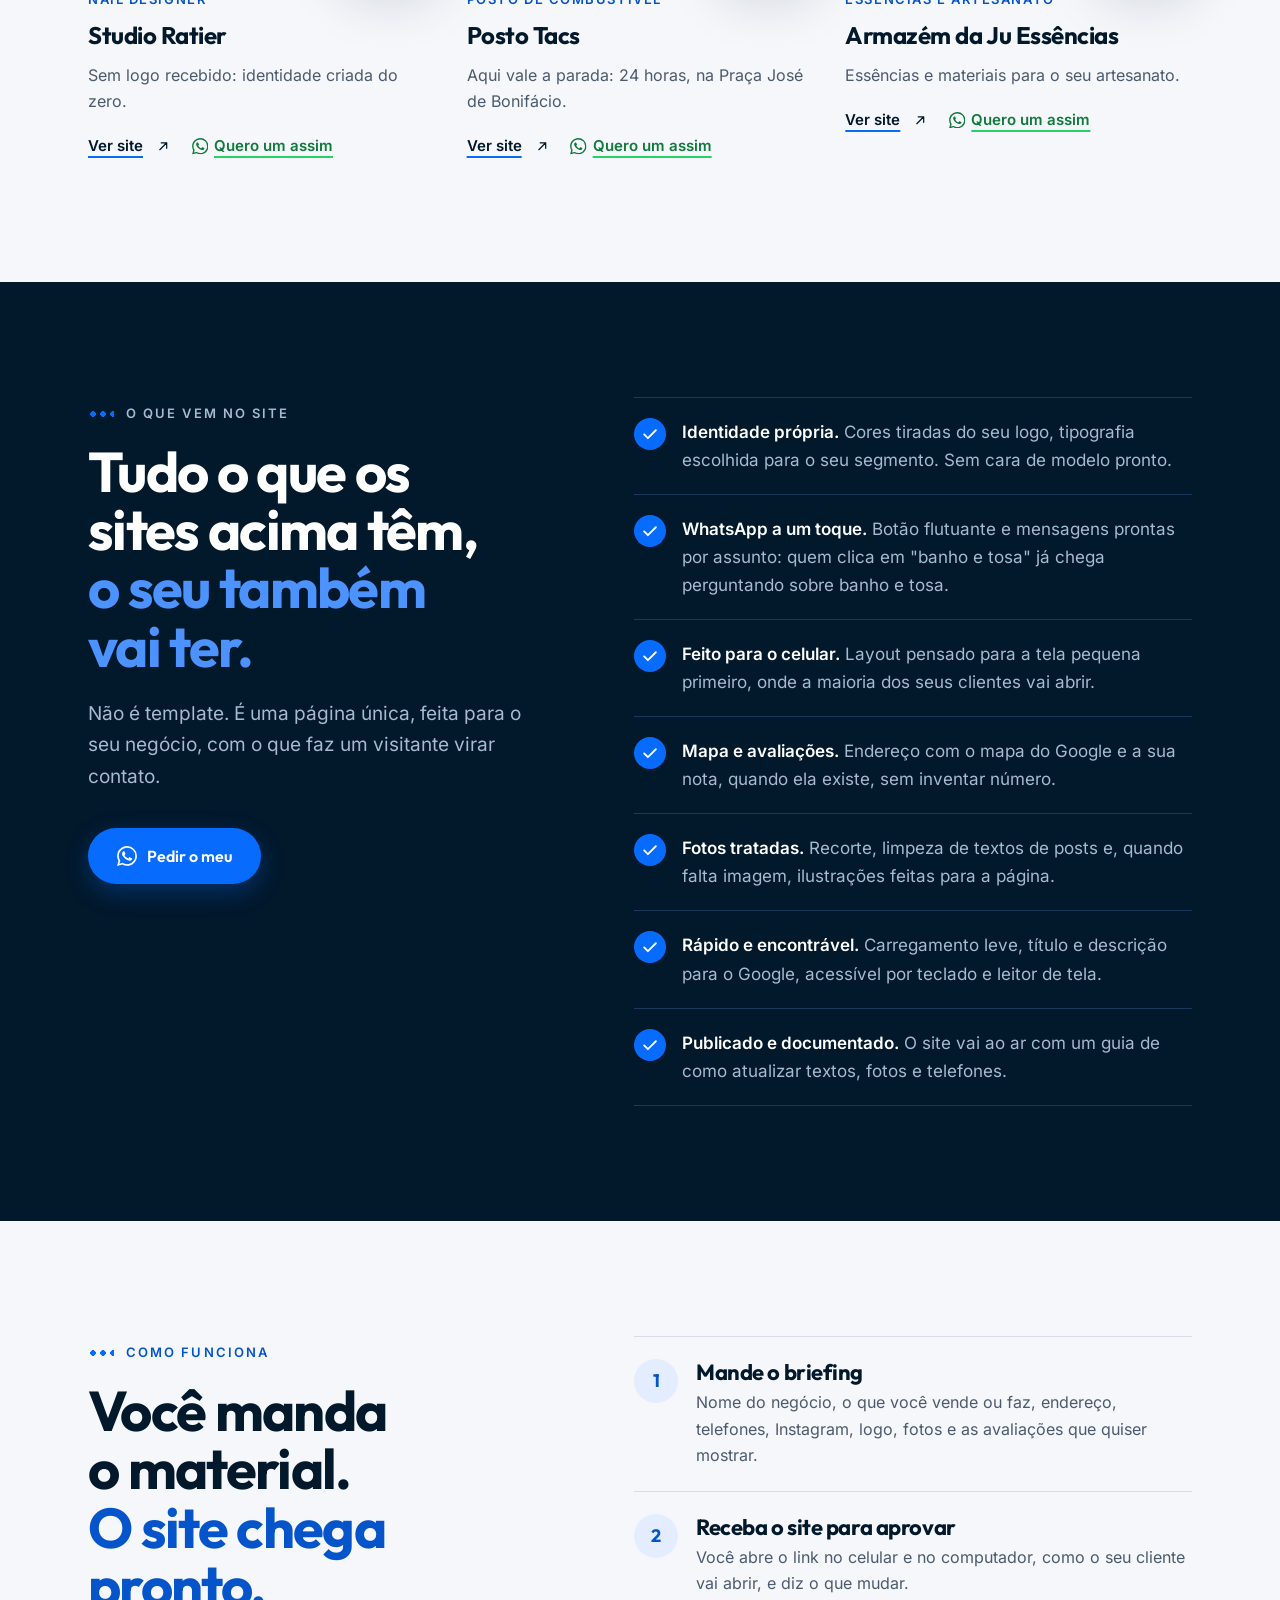
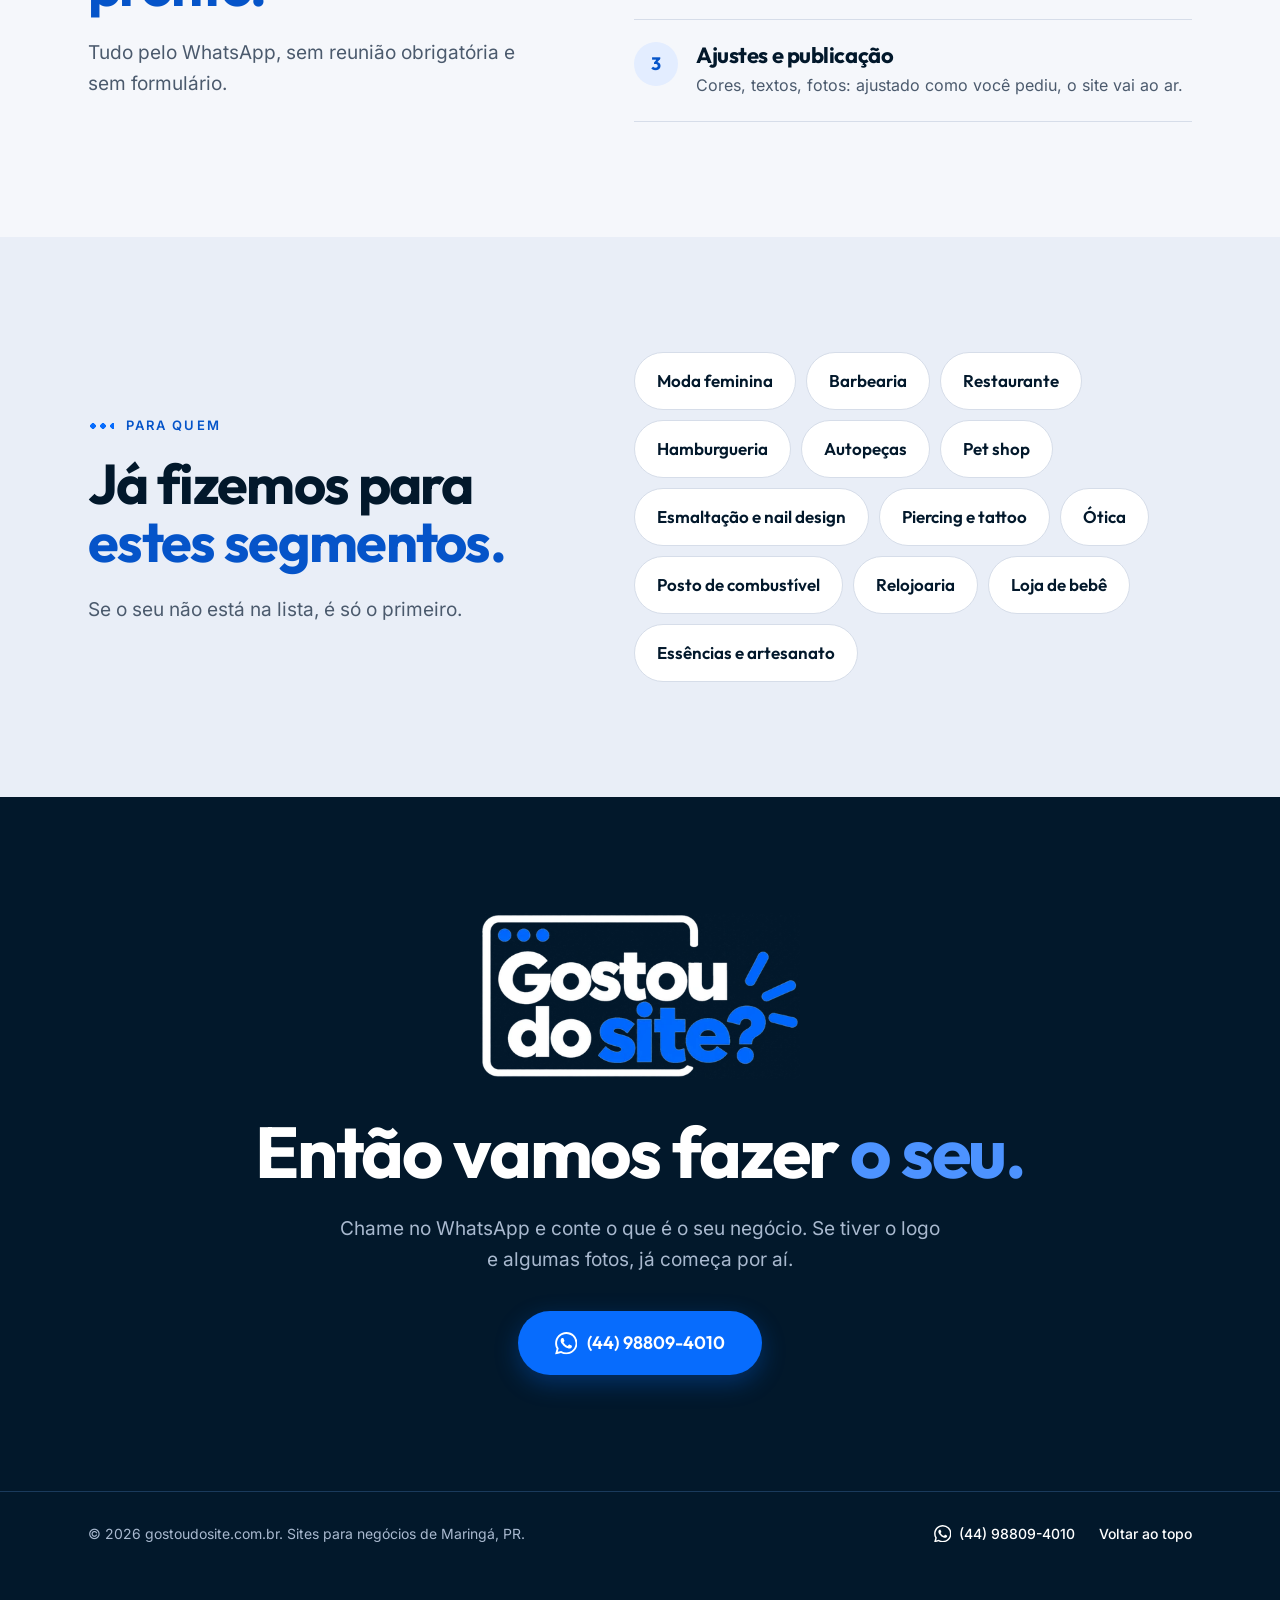
==== commit 8cca67a6: "Firula Bar no portfólio: 18 sites Card em primeiro, miniaturas, parede do hero e a pasta /firulabar/" ====
--- a/index.html
+++ b/index.html
@@ -122,7 +122,7 @@
       <!-- Parede de sites: duas fileiras que deslizam devagar (param ao passar o mouse e com movimento reduzido) -->
       <div class="wall" aria-label="Primeiras telas dos sites publicados">
         <ul class="wall__track" aria-hidden="true"><li class="wall__item"><img src="assets/img/wall-area51-burguer-480.webp" alt="" width="480" height="333" decoding="async"></li><li class="wall__item"><img src="assets/img/wall-fialho_barbearia-480.webp" alt="" width="480" height="333" decoding="async"></li><li class="wall__item"><img src="assets/img/wall-viva-baby-480.webp" alt="" width="480" height="333" decoding="async"></li><li class="wall__item"><img src="assets/img/wall-amigos-autopecas-480.webp" alt="" width="480" height="333" decoding="async"></li><li class="wall__item"><img src="assets/img/wall-nanda-bella-480.webp" alt="" width="480" height="333" decoding="async"></li><li class="wall__item"><img src="assets/img/wall-geral-pecas-480.webp" alt="" width="480" height="333" decoding="async"></li><li class="wall__item"><img src="assets/img/wall-bacana_moda_feminina-480.webp" alt="" width="480" height="333" decoding="async"></li><li class="wall__item"><img src="assets/img/wall-labuka-480.webp" alt="" width="480" height="333" decoding="async"></li><li class="wall__item"><img src="assets/img/wall-otica-visao-480.webp" alt="" width="480" height="333" decoding="async"></li><li class="wall__item"><img src="assets/img/wall-area51-burguer-480.webp" alt="" width="480" height="333" decoding="async"></li><li class="wall__item"><img src="assets/img/wall-fialho_barbearia-480.webp" alt="" width="480" height="333" decoding="async"></li><li class="wall__item"><img src="assets/img/wall-viva-baby-480.webp" alt="" width="480" height="333" decoding="async"></li><li class="wall__item"><img src="assets/img/wall-amigos-autopecas-480.webp" alt="" width="480" height="333" decoding="async"></li><li class="wall__item"><img src="assets/img/wall-nanda-bella-480.webp" alt="" width="480" height="333" decoding="async"></li><li class="wall__item"><img src="assets/img/wall-geral-pecas-480.webp" alt="" width="480" height="333" decoding="async"></li><li class="wall__item"><img src="assets/img/wall-bacana_moda_feminina-480.webp" alt="" width="480" height="333" decoding="async"></li><li class="wall__item"><img src="assets/img/wall-labuka-480.webp" alt="" width="480" height="333" decoding="async"></li><li class="wall__item"><img src="assets/img/wall-otica-visao-480.webp" alt="" width="480" height="333" decoding="async"></li></ul>
-        <ul class="wall__track wall__track--reverse" aria-hidden="true"><li class="wall__item"><img src="assets/img/wall-mec-bella-480.webp" alt="" width="480" height="333" decoding="async"></li><li class="wall__item"><img src="assets/img/wall-vieira-fauna-480.webp" alt="" width="480" height="333" decoding="async"></li><li class="wall__item"><img src="assets/img/wall-relojoaria_omega-480.webp" alt="" width="480" height="333" decoding="async"></li><li class="wall__item"><img src="assets/img/wall-modelle-480.webp" alt="" width="480" height="333" decoding="async"></li><li class="wall__item"><img src="assets/img/wall-angel-cappucho-480.webp" alt="" width="480" height="333" decoding="async"></li><li class="wall__item"><img src="assets/img/wall-studio-ratier-480.webp" alt="" width="480" height="333" decoding="async"></li><li class="wall__item"><img src="assets/img/wall-posto-tacs-480.webp" alt="" width="480" height="333" decoding="async"></li><li class="wall__item"><img src="assets/img/wall-armazem_da_ju-480.webp" alt="" width="480" height="333" decoding="async"></li><li class="wall__item"><img src="assets/img/wall-fialho_barbearia-480.webp" alt="" width="480" height="333" decoding="async"></li><li class="wall__item"><img src="assets/img/wall-mec-bella-480.webp" alt="" width="480" height="333" decoding="async"></li><li class="wall__item"><img src="assets/img/wall-vieira-fauna-480.webp" alt="" width="480" height="333" decoding="async"></li><li class="wall__item"><img src="assets/img/wall-relojoaria_omega-480.webp" alt="" width="480" height="333" decoding="async"></li><li class="wall__item"><img src="assets/img/wall-modelle-480.webp" alt="" width="480" height="333" decoding="async"></li><li class="wall__item"><img src="assets/img/wall-angel-cappucho-480.webp" alt="" width="480" height="333" decoding="async"></li><li class="wall__item"><img src="assets/img/wall-studio-ratier-480.webp" alt="" width="480" height="333" decoding="async"></li><li class="wall__item"><img src="assets/img/wall-posto-tacs-480.webp" alt="" width="480" height="333" decoding="async"></li><li class="wall__item"><img src="assets/img/wall-armazem_da_ju-480.webp" alt="" width="480" height="333" decoding="async"></li><li class="wall__item"><img src="assets/img/wall-fialho_barbearia-480.webp" alt="" width="480" height="333" decoding="async"></li></ul>
+        <ul class="wall__track wall__track--reverse" aria-hidden="true"><li class="wall__item"><img src="assets/img/wall-firulabar-480.webp" alt="" width="480" height="333" decoding="async"></li><li class="wall__item"><img src="assets/img/wall-mec-bella-480.webp" alt="" width="480" height="333" decoding="async"></li><li class="wall__item"><img src="assets/img/wall-vieira-fauna-480.webp" alt="" width="480" height="333" decoding="async"></li><li class="wall__item"><img src="assets/img/wall-relojoaria_omega-480.webp" alt="" width="480" height="333" decoding="async"></li><li class="wall__item"><img src="assets/img/wall-modelle-480.webp" alt="" width="480" height="333" decoding="async"></li><li class="wall__item"><img src="assets/img/wall-angel-cappucho-480.webp" alt="" width="480" height="333" decoding="async"></li><li class="wall__item"><img src="assets/img/wall-studio-ratier-480.webp" alt="" width="480" height="333" decoding="async"></li><li class="wall__item"><img src="assets/img/wall-posto-tacs-480.webp" alt="" width="480" height="333" decoding="async"></li><li class="wall__item"><img src="assets/img/wall-armazem_da_ju-480.webp" alt="" width="480" height="333" decoding="async"></li><li class="wall__item"><img src="assets/img/wall-fialho_barbearia-480.webp" alt="" width="480" height="333" decoding="async"></li><li class="wall__item"><img src="assets/img/wall-firulabar-480.webp" alt="" width="480" height="333" decoding="async"></li><li class="wall__item"><img src="assets/img/wall-mec-bella-480.webp" alt="" width="480" height="333" decoding="async"></li><li class="wall__item"><img src="assets/img/wall-vieira-fauna-480.webp" alt="" width="480" height="333" decoding="async"></li><li class="wall__item"><img src="assets/img/wall-relojoaria_omega-480.webp" alt="" width="480" height="333" decoding="async"></li><li class="wall__item"><img src="assets/img/wall-modelle-480.webp" alt="" width="480" height="333" decoding="async"></li><li class="wall__item"><img src="assets/img/wall-angel-cappucho-480.webp" alt="" width="480" height="333" decoding="async"></li><li class="wall__item"><img src="assets/img/wall-studio-ratier-480.webp" alt="" width="480" height="333" decoding="async"></li><li class="wall__item"><img src="assets/img/wall-posto-tacs-480.webp" alt="" width="480" height="333" decoding="async"></li><li class="wall__item"><img src="assets/img/wall-armazem_da_ju-480.webp" alt="" width="480" height="333" decoding="async"></li><li class="wall__item"><img src="assets/img/wall-fialho_barbearia-480.webp" alt="" width="480" height="333" decoding="async"></li></ul>
       </div>
 
       <div class="container">
@@ -147,6 +147,29 @@
 
         <ul class="works__grid">
           <li class="work" data-reveal>
+            <a class="work__preview" href="firulabar/" target="_blank" rel="noopener" aria-label="Abrir o site do Firula Bar (abre em nova aba)">
+              <span class="frame">
+                <span class="frame__bar" aria-hidden="true"><i></i><i></i><i></i></span>
+                <picture>
+                  <source type="image/webp" srcset="assets/img/site-firulabar-720.webp 720w, assets/img/site-firulabar-1080.webp 1080w" sizes="(min-width: 900px) 360px, (min-width: 600px) 46vw, 240px">
+                  <img src="assets/img/site-firulabar-1080.jpg" alt="Primeira tela do site do Firula Bar." width="1080" height="750" decoding="async">
+                </picture>
+              </span>
+              <span class="phone" aria-hidden="true">
+                <img src="assets/img/site-firulabar-m-390.webp" alt="" width="390" height="780" loading="lazy" decoding="async">
+              </span>
+            </a>
+            <div class="work__body">
+              <p class="work__segment">Bar e restaurante</p>
+              <h3 class="work__title">Firula Bar</h3>
+              <p class="work__text">Pub à noite: preto, laranja do logo, varal de luzes e avaliações em bolacha de chope.</p>
+              <div class="work__actions">
+                <a class="work__link" href="firulabar/" target="_blank" rel="noopener">Ver site<span class="sr-only"> do Firula Bar (abre em nova aba)</span> <svg class="icon" aria-hidden="true"><use href="#i-arrow-up"/></svg></a>
+                <a class="work__link work__link--wa" href="https://wa.me/5544988094010?text=Ol%C3%A1%21%20Gostei%20do%20site%20do%20Firula%20Bar%20e%20quero%20um%20parecido%20para%20o%20meu%20neg%C3%B3cio." target="_blank" rel="noopener"><svg class="icon" aria-hidden="true"><use href="#i-whatsapp"/></svg> Quero um assim<span class="sr-only"> (abre o WhatsApp em nova aba)</span></a>
+              </div>
+            </div>
+          </li>
+          <li class="work" data-reveal>
             <a class="work__preview" href="mec-bella/" target="_blank" rel="noopener" aria-label="Abrir o site da Mec Bella (abre em nova aba)">
               <span class="frame">
                 <span class="frame__bar" aria-hidden="true"><i></i><i></i><i></i></span>
@@ -175,7 +198,7 @@
                 <span class="frame__bar" aria-hidden="true"><i></i><i></i><i></i></span>
                 <picture>
                   <source type="image/webp" srcset="assets/img/site-area51-burguer-720.webp 720w, assets/img/site-area51-burguer-1080.webp 1080w" sizes="(min-width: 900px) 360px, (min-width: 600px) 46vw, 240px">
-                  <img src="assets/img/site-area51-burguer-1080.jpg" alt="Primeira tela do site da Area 51 Burger." width="1080" height="750" decoding="async">
+                  <img src="assets/img/site-area51-burguer-1080.jpg" alt="Primeira tela do site da Area 51 Burger." width="1080" height="750" loading="lazy" decoding="async">
                 </picture>
               </span>
               <span class="phone" aria-hidden="true">
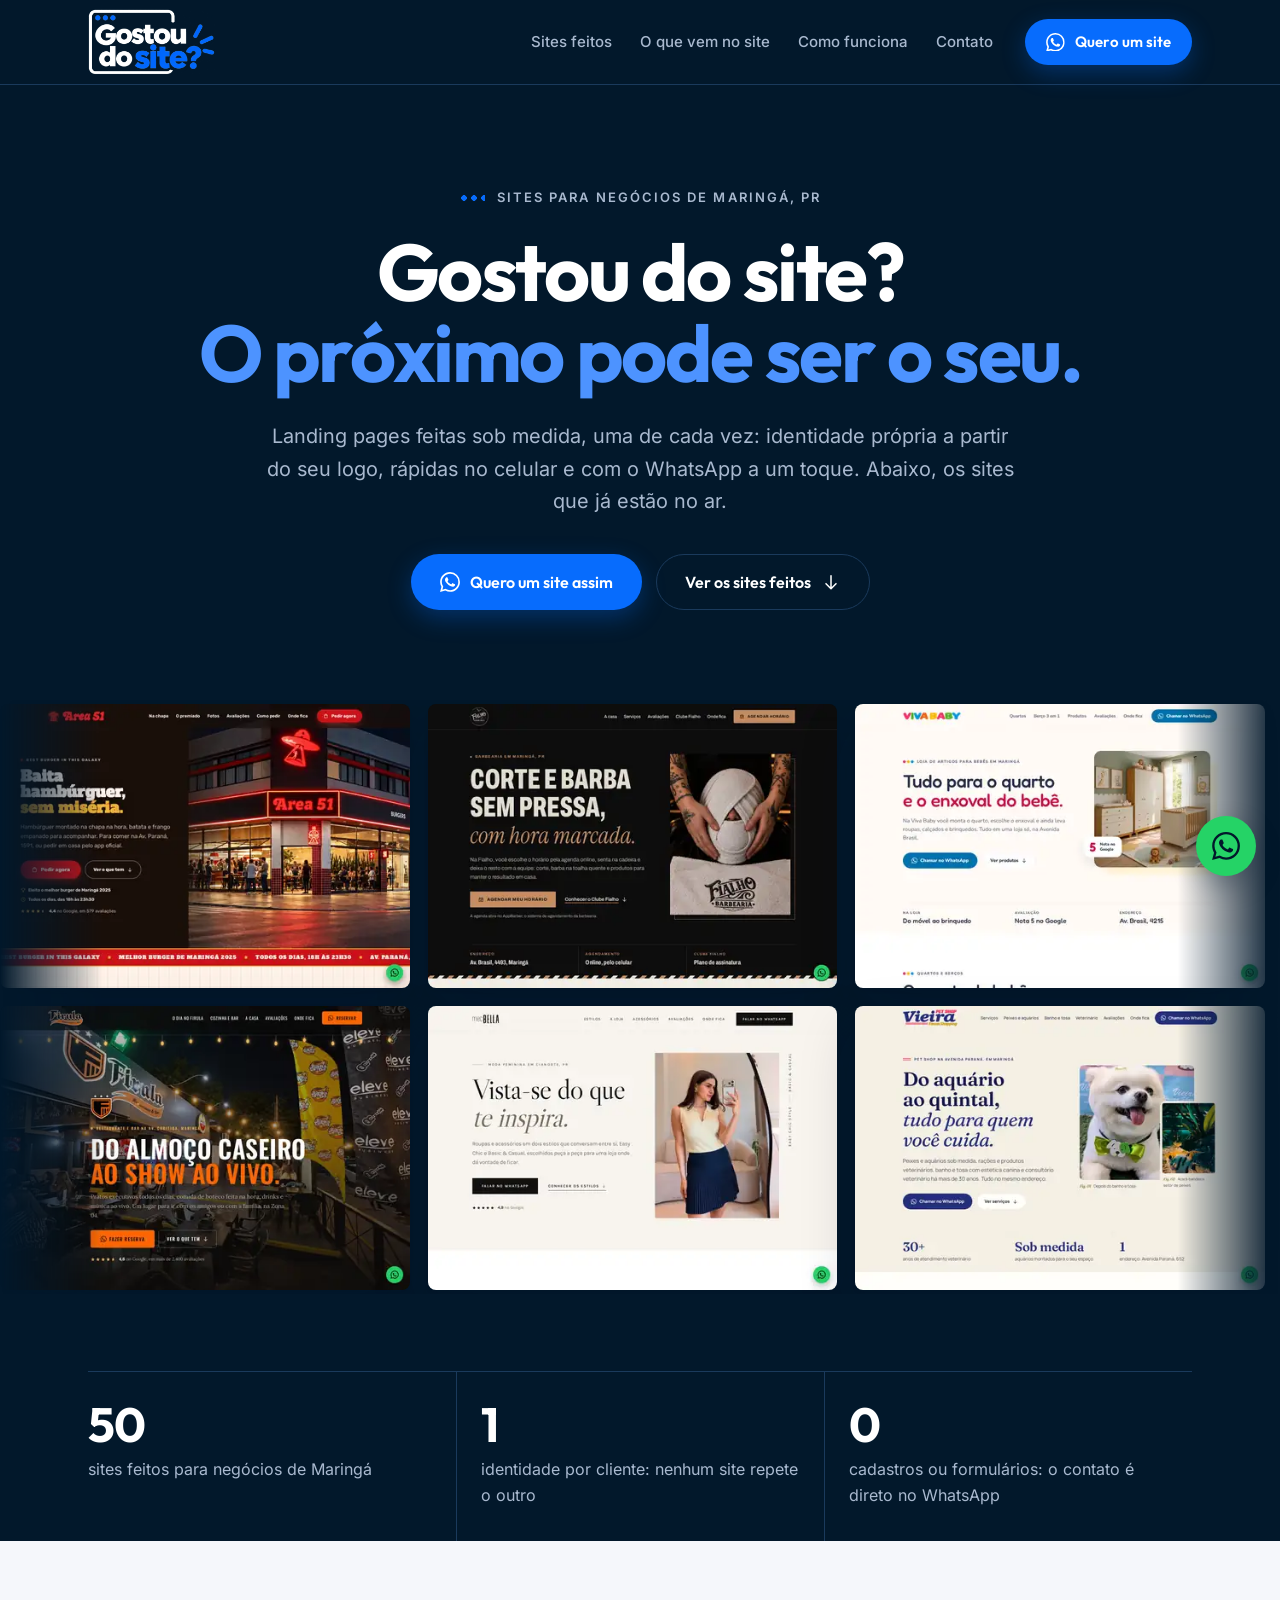
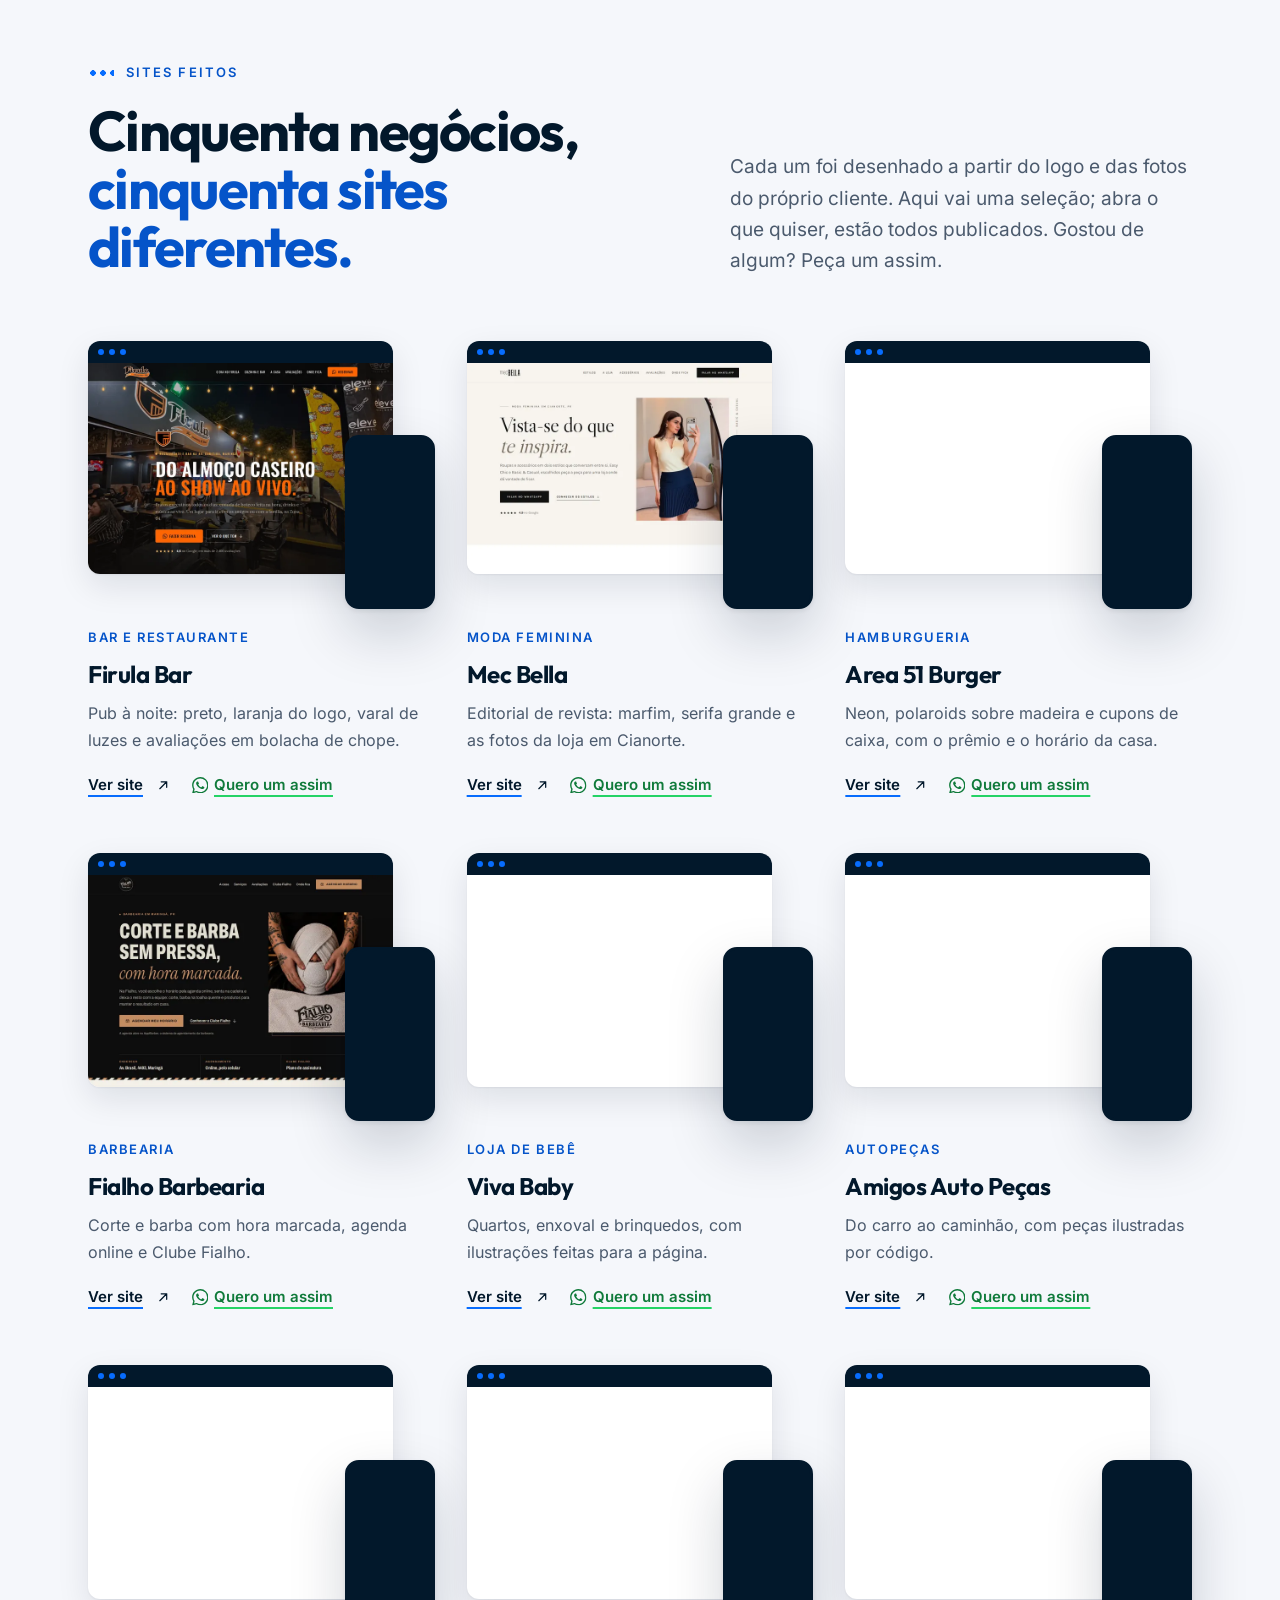
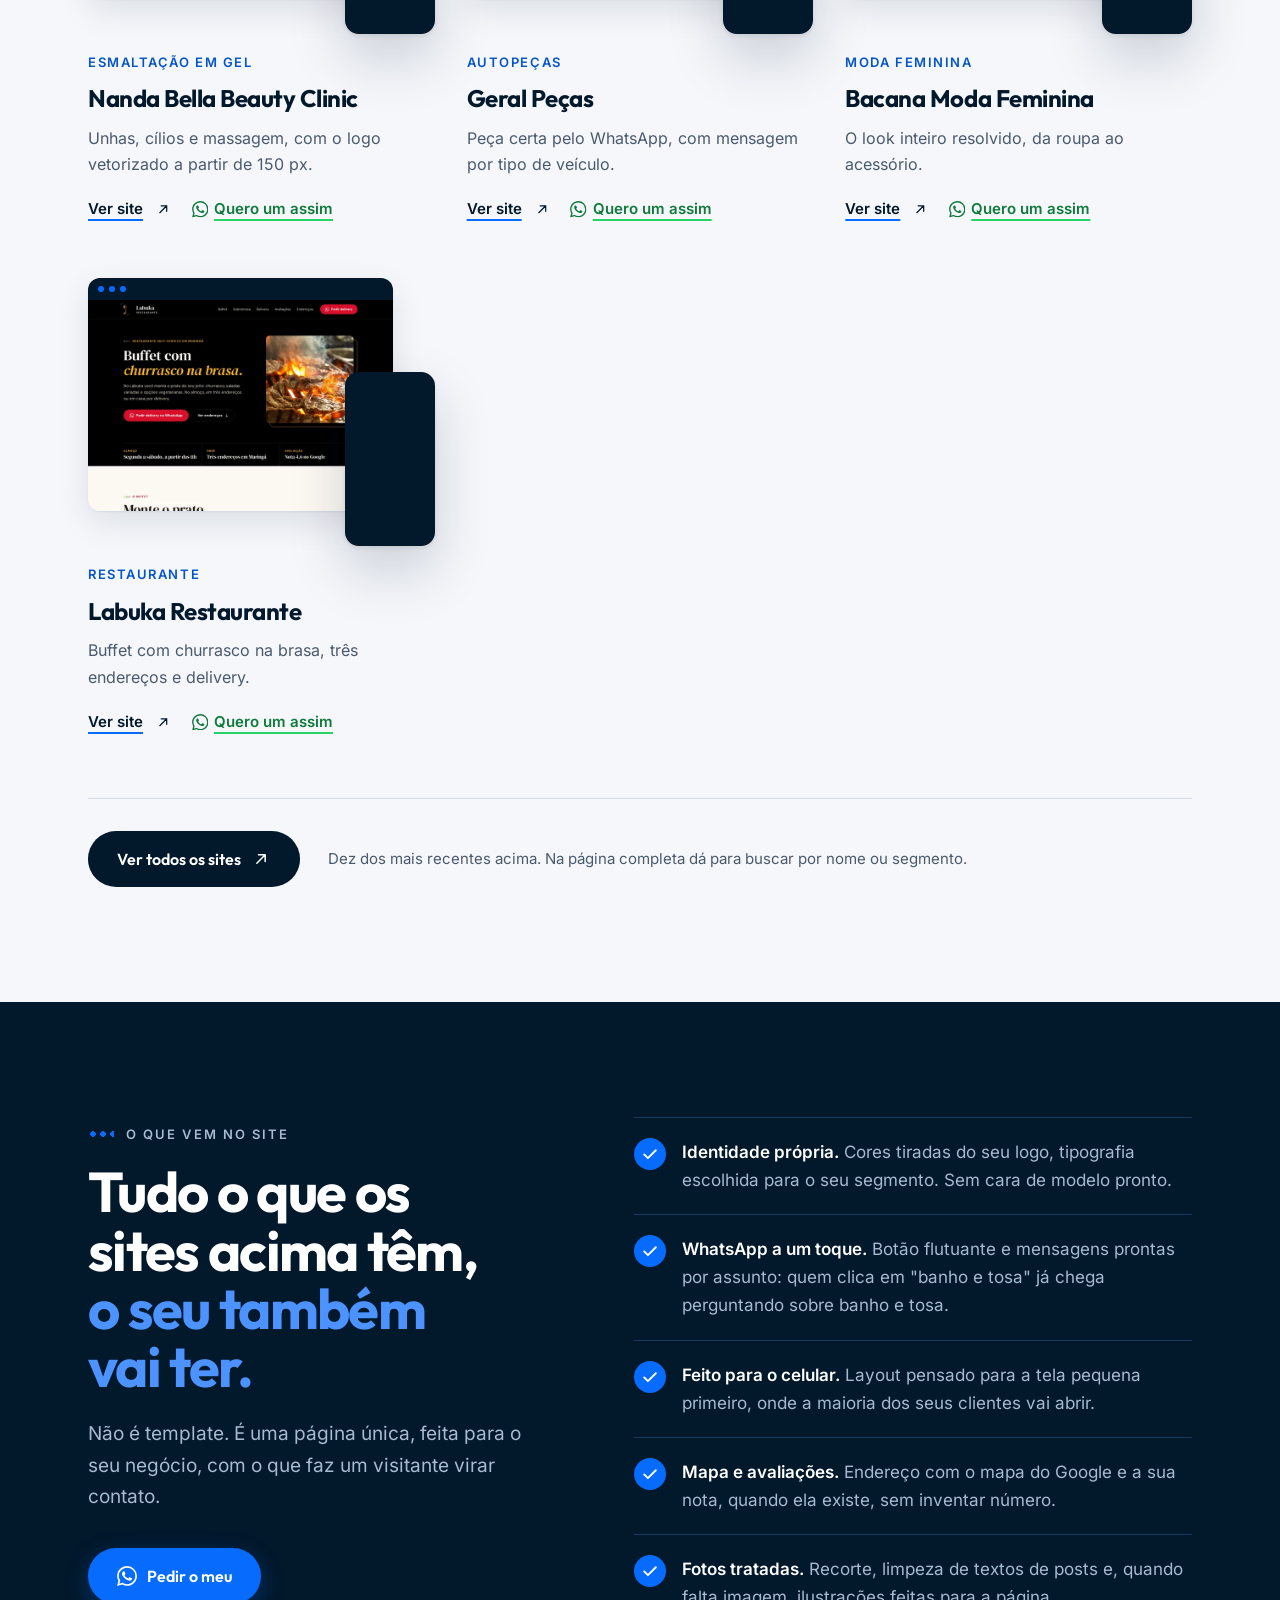
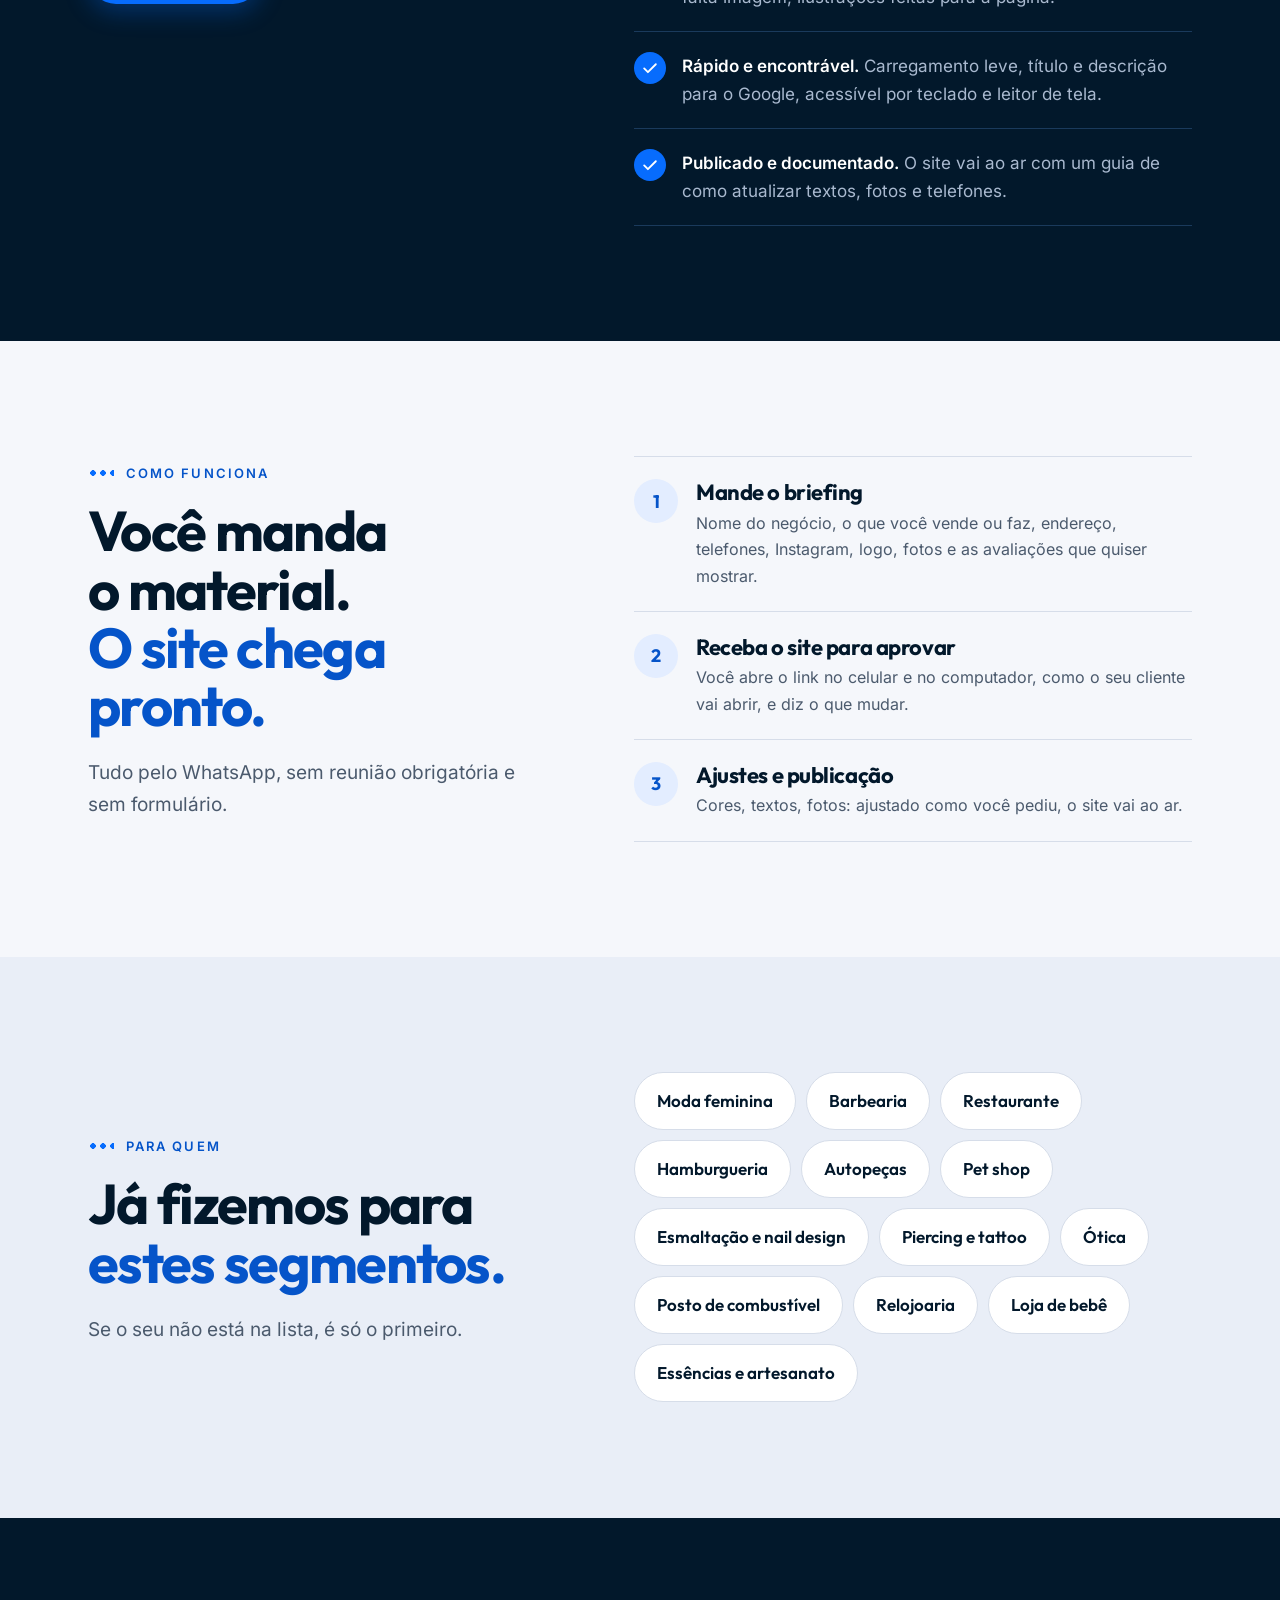
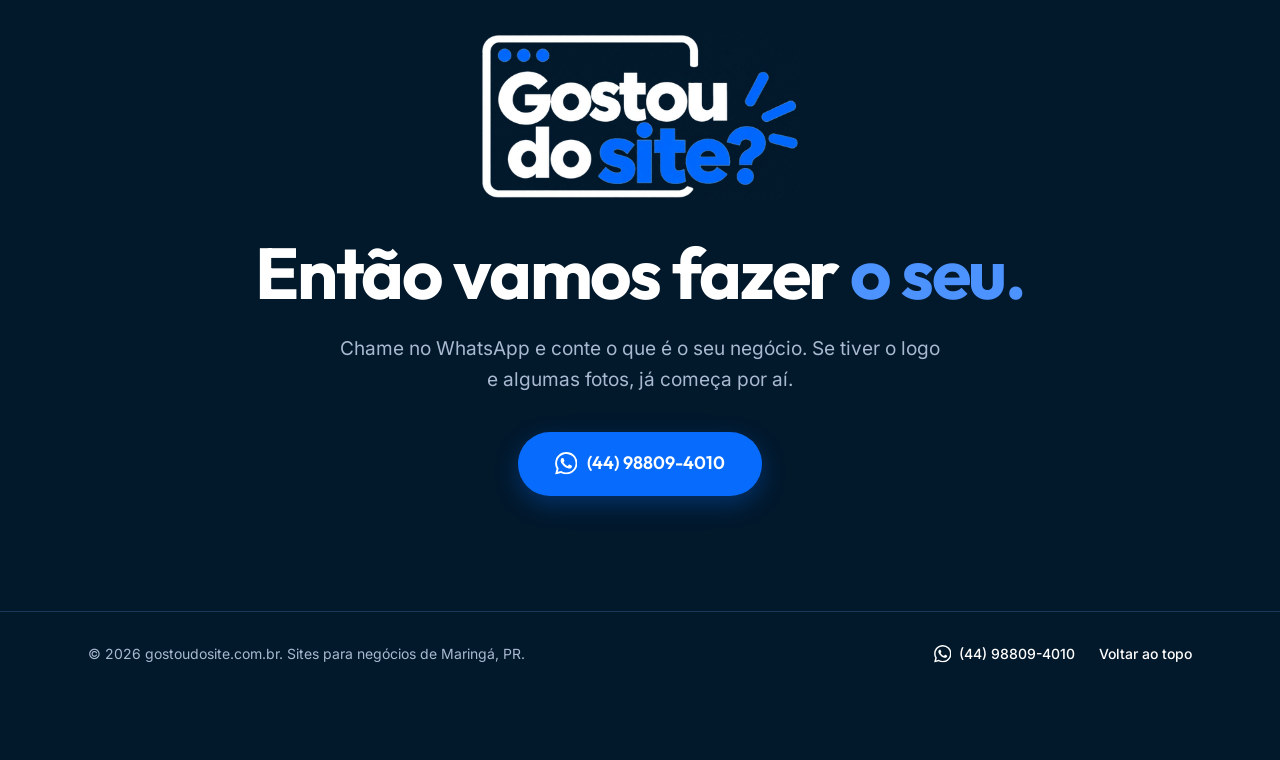
==== commit be856e86: "Página inicial com os dez sites mais recentes e todos.html com busca e carregar mais A lista complet" ====
--- a/index.html
+++ b/index.html
@@ -24,7 +24,7 @@
 
   <link rel="preload" href="assets/fonts/outfit-normal-latin.woff2" as="font" type="font/woff2" crossorigin>
   <link rel="preload" href="assets/fonts/inter-normal-latin.woff2" as="font" type="font/woff2" crossorigin>
-  <link rel="stylesheet" href="assets/css/styles.css?v=1">
+  <link rel="stylesheet" href="assets/css/styles.css?v=2">
 
   <script>document.documentElement.className = 'js';</script>
 
@@ -376,191 +376,15 @@
               </div>
             </div>
           </li>
-          <li class="work" data-reveal>
-            <a class="work__preview" href="otica-visao/" target="_blank" rel="noopener" aria-label="Abrir o site da Ótica Visão (abre em nova aba)">
-              <span class="frame">
-                <span class="frame__bar" aria-hidden="true"><i></i><i></i><i></i></span>
-                <picture>
-                  <source type="image/webp" srcset="assets/img/site-otica-visao-720.webp 720w, assets/img/site-otica-visao-1080.webp 1080w" sizes="(min-width: 900px) 360px, (min-width: 600px) 46vw, 240px">
-                  <img src="assets/img/site-otica-visao-1080.jpg" alt="Primeira tela do site da Ótica Visão." width="1080" height="750" loading="lazy" decoding="async">
-                </picture>
-              </span>
-              <span class="phone" aria-hidden="true">
-                <img src="assets/img/site-otica-visao-m-390.webp" alt="" width="390" height="780" loading="lazy" decoding="async">
-              </span>
-            </a>
-            <div class="work__body">
-              <p class="work__segment">Ótica</p>
-              <h3 class="work__title">Ótica Visão</h3>
-              <p class="work__text">Armações ilustradas por código e 40 anos de ótica.</p>
-              <div class="work__actions">
-                <a class="work__link" href="otica-visao/" target="_blank" rel="noopener">Ver site<span class="sr-only"> da Ótica Visão (abre em nova aba)</span> <svg class="icon" aria-hidden="true"><use href="#i-arrow-up"/></svg></a>
-                <a class="work__link work__link--wa" href="https://wa.me/5544988094010?text=Ol%C3%A1%21%20Gostei%20do%20site%20da%20%C3%93tica%20Vis%C3%A3o%20e%20quero%20um%20parecido%20para%20o%20meu%20neg%C3%B3cio." target="_blank" rel="noopener"><svg class="icon" aria-hidden="true"><use href="#i-whatsapp"/></svg> Quero um assim<span class="sr-only"> (abre o WhatsApp em nova aba)</span></a>
-              </div>
-            </div>
-          </li>
-          <li class="work" data-reveal>
-            <a class="work__preview" href="vieira-fauna/" target="_blank" rel="noopener" aria-label="Abrir o site da Vieira Fauna Shopping (abre em nova aba)">
-              <span class="frame">
-                <span class="frame__bar" aria-hidden="true"><i></i><i></i><i></i></span>
-                <picture>
-                  <source type="image/webp" srcset="assets/img/site-vieira-fauna-720.webp 720w, assets/img/site-vieira-fauna-1080.webp 1080w" sizes="(min-width: 900px) 360px, (min-width: 600px) 46vw, 240px">
-                  <img src="assets/img/site-vieira-fauna-1080.jpg" alt="Primeira tela do site da Vieira Fauna Shopping." width="1080" height="750" loading="lazy" decoding="async">
-                </picture>
-              </span>
-              <span class="phone" aria-hidden="true">
-                <img src="assets/img/site-vieira-fauna-m-390.webp" alt="" width="390" height="780" loading="lazy" decoding="async">
-              </span>
-            </a>
-            <div class="work__body">
-              <p class="work__segment">Pet shop</p>
-              <h3 class="work__title">Vieira Fauna Shopping</h3>
-              <p class="work__text">Guia de campo: na água e em terra, do aquário ao banho e tosa.</p>
-              <div class="work__actions">
-                <a class="work__link" href="vieira-fauna/" target="_blank" rel="noopener">Ver site<span class="sr-only"> da Vieira Fauna Shopping (abre em nova aba)</span> <svg class="icon" aria-hidden="true"><use href="#i-arrow-up"/></svg></a>
-                <a class="work__link work__link--wa" href="https://wa.me/5544988094010?text=Ol%C3%A1%21%20Gostei%20do%20site%20da%20Vieira%20Fauna%20Shopping%20e%20quero%20um%20parecido%20para%20o%20meu%20neg%C3%B3cio." target="_blank" rel="noopener"><svg class="icon" aria-hidden="true"><use href="#i-whatsapp"/></svg> Quero um assim<span class="sr-only"> (abre o WhatsApp em nova aba)</span></a>
-              </div>
-            </div>
-          </li>
-          <li class="work" data-reveal>
-            <a class="work__preview" href="relojoaria-omega/" target="_blank" rel="noopener" aria-label="Abrir o site da Relojoaria Omega (abre em nova aba)">
-              <span class="frame">
-                <span class="frame__bar" aria-hidden="true"><i></i><i></i><i></i></span>
-                <picture>
-                  <source type="image/webp" srcset="assets/img/site-relojoaria_omega-720.webp 720w, assets/img/site-relojoaria_omega-1080.webp 1080w" sizes="(min-width: 900px) 360px, (min-width: 600px) 46vw, 240px">
-                  <img src="assets/img/site-relojoaria_omega-1080.jpg" alt="Primeira tela do site da Relojoaria Omega." width="1080" height="750" loading="lazy" decoding="async">
-                </picture>
-              </span>
-              <span class="phone" aria-hidden="true">
-                <img src="assets/img/site-relojoaria_omega-m-390.webp" alt="" width="390" height="780" loading="lazy" decoding="async">
-              </span>
-            </a>
-            <div class="work__body">
-              <p class="work__segment">Relojoaria</p>
-              <h3 class="work__title">Relojoaria Omega</h3>
-              <p class="work__text">Tradição há mais de 70 anos, em grafite e dourado.</p>
-              <div class="work__actions">
-                <a class="work__link" href="relojoaria-omega/" target="_blank" rel="noopener">Ver site<span class="sr-only"> da Relojoaria Omega (abre em nova aba)</span> <svg class="icon" aria-hidden="true"><use href="#i-arrow-up"/></svg></a>
-                <a class="work__link work__link--wa" href="https://wa.me/5544988094010?text=Ol%C3%A1%21%20Gostei%20do%20site%20da%20Relojoaria%20Omega%20e%20quero%20um%20parecido%20para%20o%20meu%20neg%C3%B3cio." target="_blank" rel="noopener"><svg class="icon" aria-hidden="true"><use href="#i-whatsapp"/></svg> Quero um assim<span class="sr-only"> (abre o WhatsApp em nova aba)</span></a>
-              </div>
-            </div>
-          </li>
-          <li class="work" data-reveal>
-            <a class="work__preview" href="modelle/" target="_blank" rel="noopener" aria-label="Abrir o site da Modelle (abre em nova aba)">
-              <span class="frame">
-                <span class="frame__bar" aria-hidden="true"><i></i><i></i><i></i></span>
-                <picture>
-                  <source type="image/webp" srcset="assets/img/site-modelle-720.webp 720w, assets/img/site-modelle-1080.webp 1080w" sizes="(min-width: 900px) 360px, (min-width: 600px) 46vw, 240px">
-                  <img src="assets/img/site-modelle-1080.jpg" alt="Primeira tela do site da Modelle." width="1080" height="750" loading="lazy" decoding="async">
-                </picture>
-              </span>
-              <span class="phone" aria-hidden="true">
-                <img src="assets/img/site-modelle-m-390.webp" alt="" width="390" height="780" loading="lazy" decoding="async">
-              </span>
-            </a>
-            <div class="work__body">
-              <p class="work__segment">Moda feminina</p>
-              <h3 class="work__title">Modelle</h3>
-              <p class="work__text">Vitrine de boutique: looks para o dia a dia e ocasiões especiais.</p>
-              <div class="work__actions">
-                <a class="work__link" href="modelle/" target="_blank" rel="noopener">Ver site<span class="sr-only"> da Modelle (abre em nova aba)</span> <svg class="icon" aria-hidden="true"><use href="#i-arrow-up"/></svg></a>
-                <a class="work__link work__link--wa" href="https://wa.me/5544988094010?text=Ol%C3%A1%21%20Gostei%20do%20site%20da%20Modelle%20e%20quero%20um%20parecido%20para%20o%20meu%20neg%C3%B3cio." target="_blank" rel="noopener"><svg class="icon" aria-hidden="true"><use href="#i-whatsapp"/></svg> Quero um assim<span class="sr-only"> (abre o WhatsApp em nova aba)</span></a>
-              </div>
-            </div>
-          </li>
-          <li class="work" data-reveal>
-            <a class="work__preview" href="angel-cappucho/" target="_blank" rel="noopener" aria-label="Abrir o site da Angel Cappucho (abre em nova aba)">
-              <span class="frame">
-                <span class="frame__bar" aria-hidden="true"><i></i><i></i><i></i></span>
-                <picture>
-                  <source type="image/webp" srcset="assets/img/site-angel-cappucho-720.webp 720w, assets/img/site-angel-cappucho-1080.webp 1080w" sizes="(min-width: 900px) 360px, (min-width: 600px) 46vw, 240px">
-                  <img src="assets/img/site-angel-cappucho-1080.jpg" alt="Primeira tela do site da Angel Cappucho." width="1080" height="750" loading="lazy" decoding="async">
-                </picture>
-              </span>
-              <span class="phone" aria-hidden="true">
-                <img src="assets/img/site-angel-cappucho-m-390.webp" alt="" width="390" height="780" loading="lazy" decoding="async">
-              </span>
-            </a>
-            <div class="work__body">
-              <p class="work__segment">Piercing e tattoo</p>
-              <h3 class="work__title">Angel Cappucho</h3>
-              <p class="work__text">Direção gótica, na medida do estúdio.</p>
-              <div class="work__actions">
-                <a class="work__link" href="angel-cappucho/" target="_blank" rel="noopener">Ver site<span class="sr-only"> da Angel Cappucho (abre em nova aba)</span> <svg class="icon" aria-hidden="true"><use href="#i-arrow-up"/></svg></a>
-                <a class="work__link work__link--wa" href="https://wa.me/5544988094010?text=Ol%C3%A1%21%20Gostei%20do%20site%20da%20Angel%20Cappucho%20e%20quero%20um%20parecido%20para%20o%20meu%20neg%C3%B3cio." target="_blank" rel="noopener"><svg class="icon" aria-hidden="true"><use href="#i-whatsapp"/></svg> Quero um assim<span class="sr-only"> (abre o WhatsApp em nova aba)</span></a>
-              </div>
-            </div>
-          </li>
-          <li class="work" data-reveal>
-            <a class="work__preview" href="studio-ratier/" target="_blank" rel="noopener" aria-label="Abrir o site da Studio Ratier (abre em nova aba)">
-              <span class="frame">
-                <span class="frame__bar" aria-hidden="true"><i></i><i></i><i></i></span>
-                <picture>
-                  <source type="image/webp" srcset="assets/img/site-studio-ratier-720.webp 720w, assets/img/site-studio-ratier-1080.webp 1080w" sizes="(min-width: 900px) 360px, (min-width: 600px) 46vw, 240px">
-                  <img src="assets/img/site-studio-ratier-1080.jpg" alt="Primeira tela do site da Studio Ratier." width="1080" height="750" loading="lazy" decoding="async">
-                </picture>
-              </span>
-              <span class="phone" aria-hidden="true">
-                <img src="assets/img/site-studio-ratier-m-390.webp" alt="" width="390" height="780" loading="lazy" decoding="async">
-              </span>
-            </a>
-            <div class="work__body">
-              <p class="work__segment">Nail designer</p>
-              <h3 class="work__title">Studio Ratier</h3>
-              <p class="work__text">Sem logo recebido: identidade criada do zero.</p>
-              <div class="work__actions">
-                <a class="work__link" href="studio-ratier/" target="_blank" rel="noopener">Ver site<span class="sr-only"> da Studio Ratier (abre em nova aba)</span> <svg class="icon" aria-hidden="true"><use href="#i-arrow-up"/></svg></a>
-                <a class="work__link work__link--wa" href="https://wa.me/5544988094010?text=Ol%C3%A1%21%20Gostei%20do%20site%20da%20Studio%20Ratier%20e%20quero%20um%20parecido%20para%20o%20meu%20neg%C3%B3cio." target="_blank" rel="noopener"><svg class="icon" aria-hidden="true"><use href="#i-whatsapp"/></svg> Quero um assim<span class="sr-only"> (abre o WhatsApp em nova aba)</span></a>
-              </div>
-            </div>
-          </li>
-          <li class="work" data-reveal>
-            <a class="work__preview" href="posto-tacs/" target="_blank" rel="noopener" aria-label="Abrir o site da Posto Tacs (abre em nova aba)">
-              <span class="frame">
-                <span class="frame__bar" aria-hidden="true"><i></i><i></i><i></i></span>
-                <picture>
-                  <source type="image/webp" srcset="assets/img/site-posto-tacs-720.webp 720w, assets/img/site-posto-tacs-1080.webp 1080w" sizes="(min-width: 900px) 360px, (min-width: 600px) 46vw, 240px">
-                  <img src="assets/img/site-posto-tacs-1080.jpg" alt="Primeira tela do site da Posto Tacs." width="1080" height="750" loading="lazy" decoding="async">
-                </picture>
-              </span>
-              <span class="phone" aria-hidden="true">
-                <img src="assets/img/site-posto-tacs-m-390.webp" alt="" width="390" height="780" loading="lazy" decoding="async">
-              </span>
-            </a>
-            <div class="work__body">
-              <p class="work__segment">Posto de combustível</p>
-              <h3 class="work__title">Posto Tacs</h3>
-              <p class="work__text">Aqui vale a parada: 24 horas, na Praça José de Bonifácio.</p>
-              <div class="work__actions">
-                <a class="work__link" href="posto-tacs/" target="_blank" rel="noopener">Ver site<span class="sr-only"> da Posto Tacs (abre em nova aba)</span> <svg class="icon" aria-hidden="true"><use href="#i-arrow-up"/></svg></a>
-                <a class="work__link work__link--wa" href="https://wa.me/5544988094010?text=Ol%C3%A1%21%20Gostei%20do%20site%20da%20Posto%20Tacs%20e%20quero%20um%20parecido%20para%20o%20meu%20neg%C3%B3cio." target="_blank" rel="noopener"><svg class="icon" aria-hidden="true"><use href="#i-whatsapp"/></svg> Quero um assim<span class="sr-only"> (abre o WhatsApp em nova aba)</span></a>
-              </div>
-            </div>
-          </li>
-          <li class="work" data-reveal>
-            <a class="work__preview" href="armazem-da-ju/" target="_blank" rel="noopener" aria-label="Abrir o site da Armazém da Ju Essências (abre em nova aba)">
-              <span class="frame">
-                <span class="frame__bar" aria-hidden="true"><i></i><i></i><i></i></span>
-                <picture>
-                  <source type="image/webp" srcset="assets/img/site-armazem_da_ju-720.webp 720w, assets/img/site-armazem_da_ju-1080.webp 1080w" sizes="(min-width: 900px) 360px, (min-width: 600px) 46vw, 240px">
-                  <img src="assets/img/site-armazem_da_ju-1080.jpg" alt="Primeira tela do site da Armazém da Ju Essências." width="1080" height="750" loading="lazy" decoding="async">
-                </picture>
-              </span>
-              <span class="phone" aria-hidden="true">
-                <img src="assets/img/site-armazem_da_ju-m-390.webp" alt="" width="390" height="780" loading="lazy" decoding="async">
-              </span>
-            </a>
-            <div class="work__body">
-              <p class="work__segment">Essências e artesanato</p>
-              <h3 class="work__title">Armazém da Ju Essências</h3>
-              <p class="work__text">Essências e materiais para o seu artesanato.</p>
-              <div class="work__actions">
-                <a class="work__link" href="armazem-da-ju/" target="_blank" rel="noopener">Ver site<span class="sr-only"> da Armazém da Ju Essências (abre em nova aba)</span> <svg class="icon" aria-hidden="true"><use href="#i-arrow-up"/></svg></a>
-                <a class="work__link work__link--wa" href="https://wa.me/5544988094010?text=Ol%C3%A1%21%20Gostei%20do%20site%20da%20Armaz%C3%A9m%20da%20Ju%20Ess%C3%AAncias%20e%20quero%20um%20parecido%20para%20o%20meu%20neg%C3%B3cio." target="_blank" rel="noopener"><svg class="icon" aria-hidden="true"><use href="#i-whatsapp"/></svg> Quero um assim<span class="sr-only"> (abre o WhatsApp em nova aba)</span></a>
-              </div>
-            </div>
-          </li>
         </ul>
+
+        <div class="works__more" data-reveal>
+          <a class="btn btn--navy" href="todos.html">
+            Ver todos os sites
+            <svg class="icon" aria-hidden="true"><use href="#i-arrow-up"/></svg>
+          </a>
+          <p class="works__more-note">Dez dos mais recentes acima. Na página completa dá para buscar por nome ou segmento.</p>
+        </div>
       </div>
     </section>
 
--- a/assets/css/styles.css
+++ b/assets/css/styles.css
@@ -295,6 +295,16 @@
   box-shadow: 0 12px 28px rgba(7, 108, 253, 0.36);
 }
 
+.btn--navy {
+  background: var(--navy);
+  color: var(--white);
+}
+
+.btn--navy:hover {
+  background: var(--navy-800);
+  transform: translateY(-1px);
+}
+
 .btn--ghost {
   border-color: var(--navy-line);
   color: var(--white);
@@ -706,6 +716,104 @@
   margin-top: clamp(40px, 5vw, 64px);
 }
 
+/* "Ver todos" embaixo da seleção da página inicial */
+.works__more {
+  display: flex;
+  flex-wrap: wrap;
+  align-items: center;
+  gap: 16px 28px;
+  margin-top: clamp(40px, 5vw, 56px);
+  padding-top: 32px;
+  border-top: 1px solid var(--line);
+}
+
+.works__more-note {
+  color: var(--ink-soft);
+  font-size: 0.9375rem;
+}
+
+/* Página "todos os sites": busca, contagem e carregar mais */
+.search {
+  display: grid;
+  gap: 10px;
+  margin-top: clamp(28px, 4vw, 40px);
+  max-width: 560px;
+}
+
+.search__label {
+  font-weight: 600;
+  font-size: 0.9375rem;
+}
+
+.search__field {
+  position: relative;
+  display: flex;
+  align-items: center;
+}
+
+.search__field .icon {
+  position: absolute;
+  left: 16px;
+  width: 20px;
+  height: 20px;
+  color: var(--ink-soft);
+  pointer-events: none;
+}
+
+.search__input {
+  width: 100%;
+  min-height: 56px;
+  padding: 12px 16px 12px 48px;
+  border: 1.5px solid var(--line);
+  border-radius: var(--radius);
+  background: var(--white);
+  color: var(--ink);
+  font: inherit;
+  font-size: 1.0625rem;
+}
+
+.search__input:focus {
+  outline: 3px solid var(--blue);
+  outline-offset: 2px;
+  border-color: var(--blue);
+}
+
+.search__status {
+  color: var(--ink-soft);
+  font-size: 0.9375rem;
+}
+
+.all__empty {
+  margin-top: 40px;
+  padding: 40px;
+  border: 1px dashed var(--line);
+  border-radius: var(--radius);
+  color: var(--ink-soft);
+  text-align: center;
+}
+
+.all__more {
+  display: flex;
+  flex-direction: column;
+  align-items: center;
+  gap: 12px;
+  margin-top: clamp(40px, 5vw, 56px);
+}
+
+.all__more[hidden] {
+  display: none;
+}
+
+.all__list {
+  margin-top: 32px;
+  display: grid;
+  gap: 8px;
+}
+
+.all__list a {
+  color: var(--ink);
+}
+
 .work__preview {
   position: relative;
   display: block;
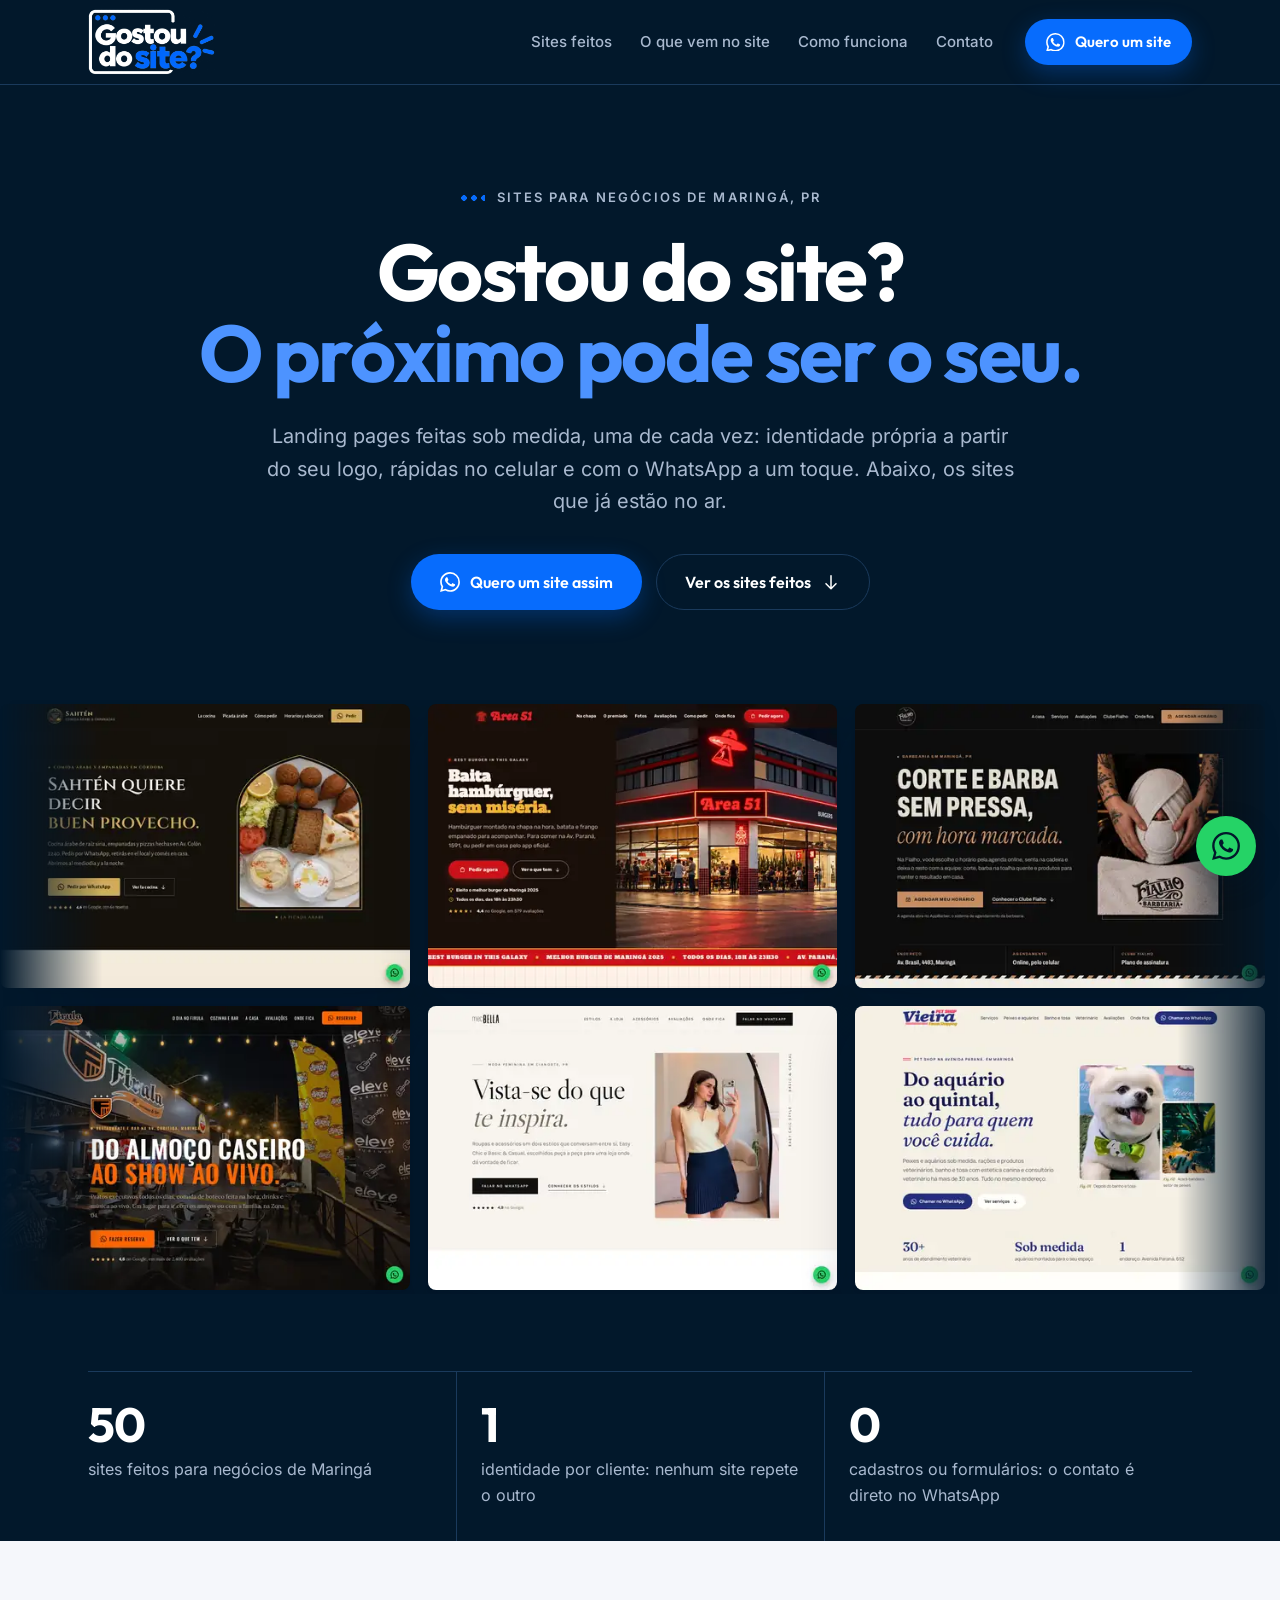
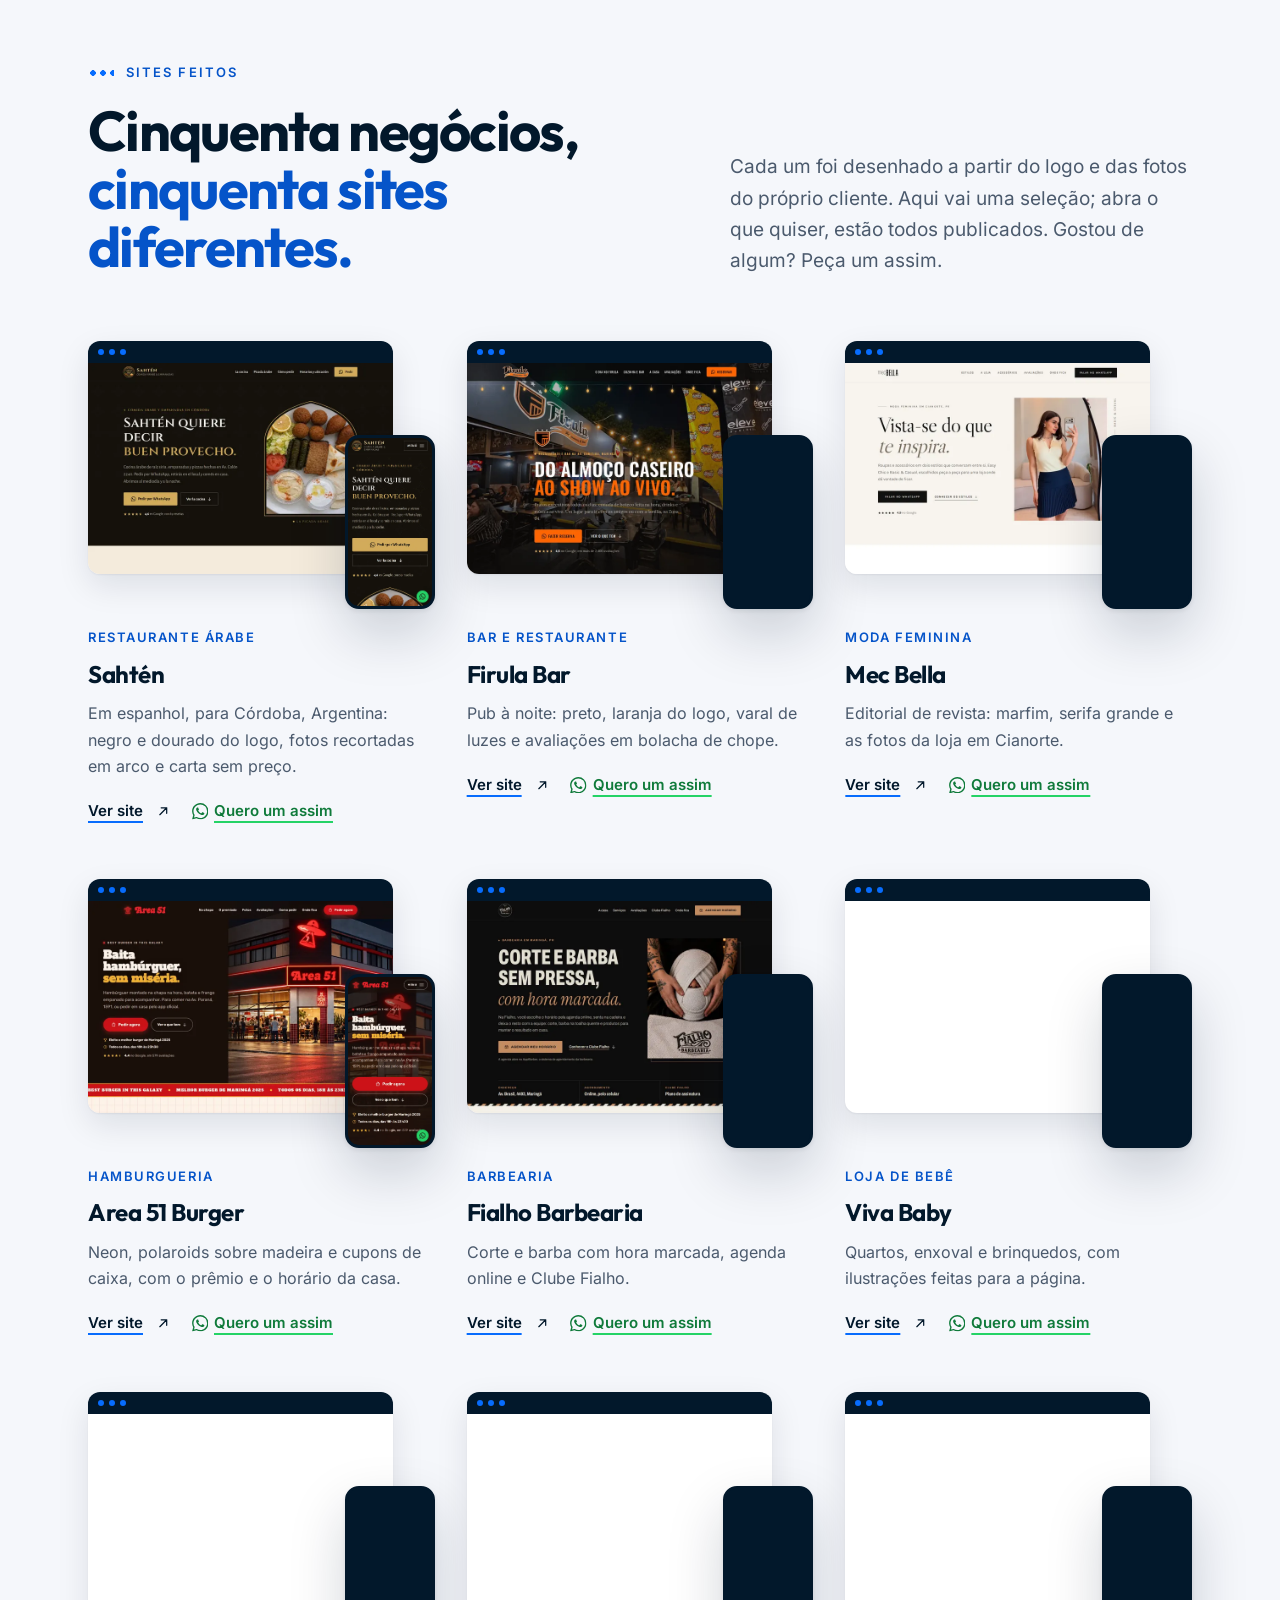
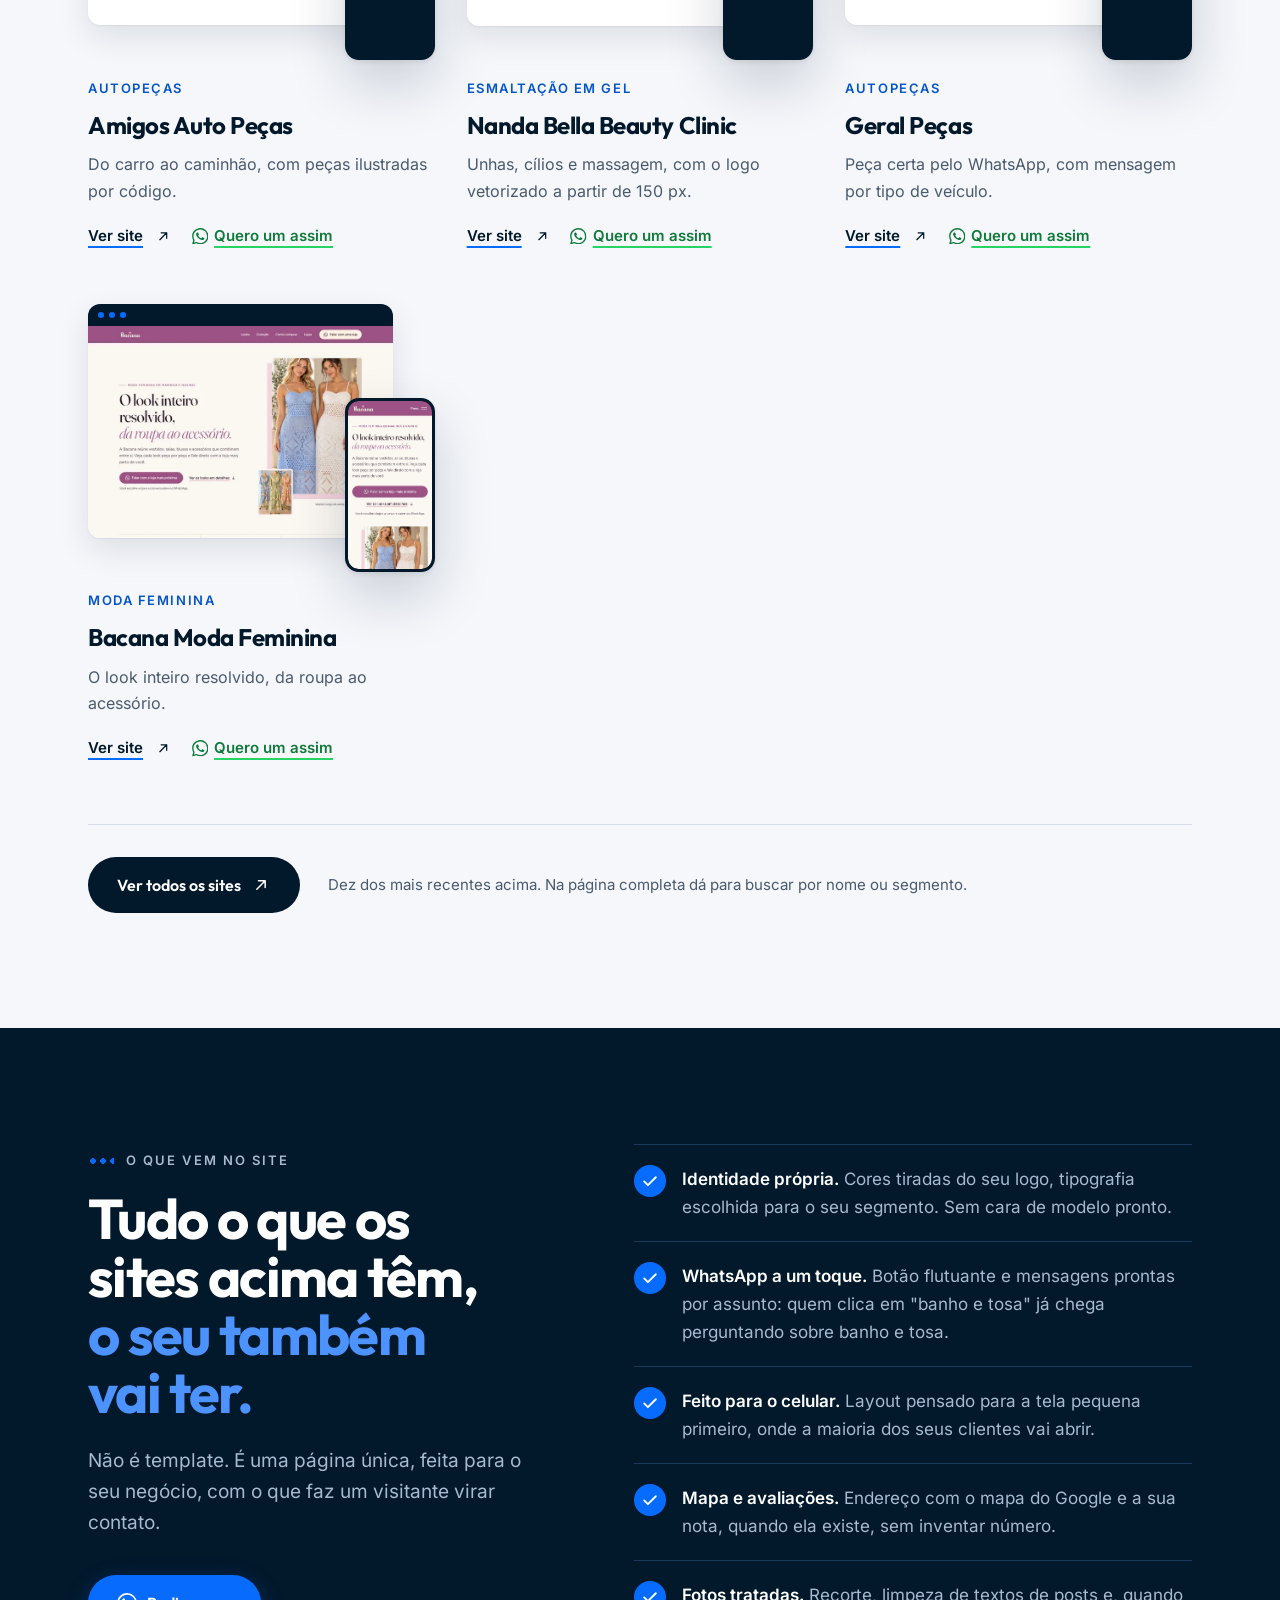
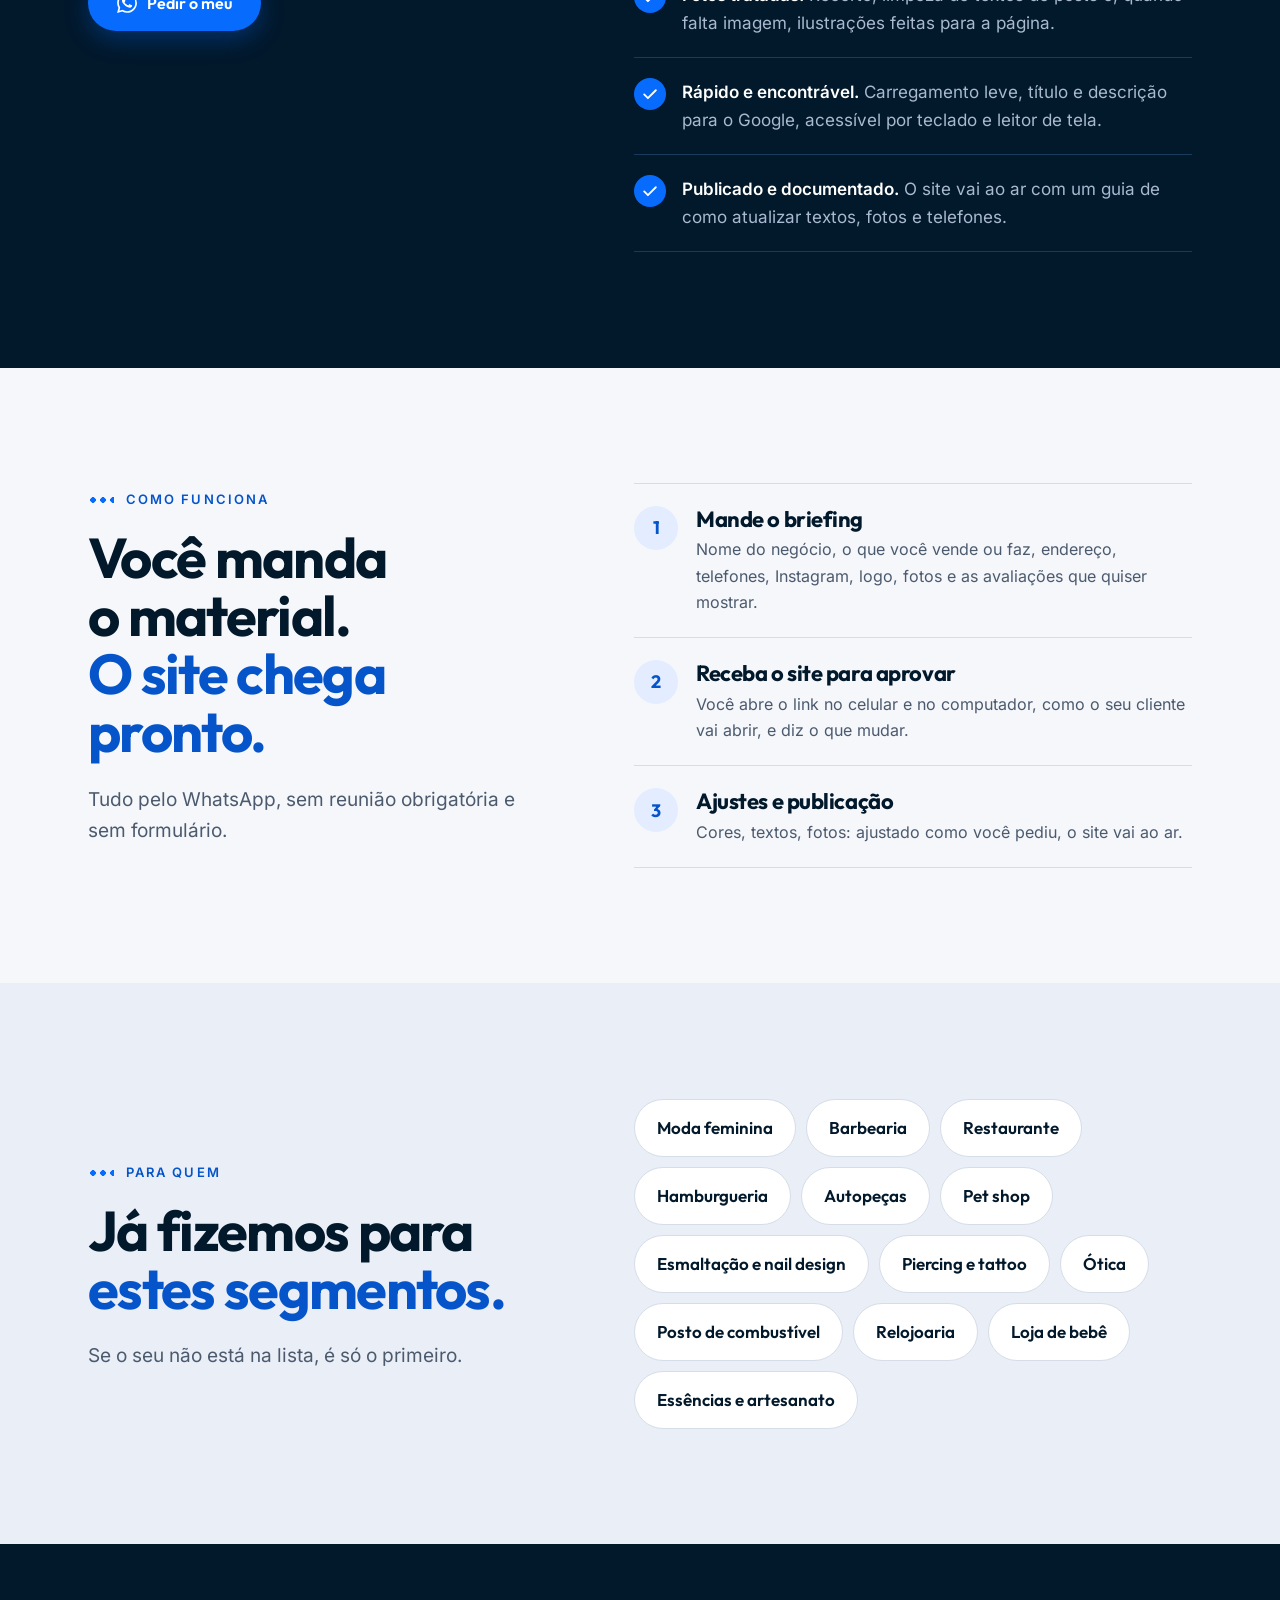
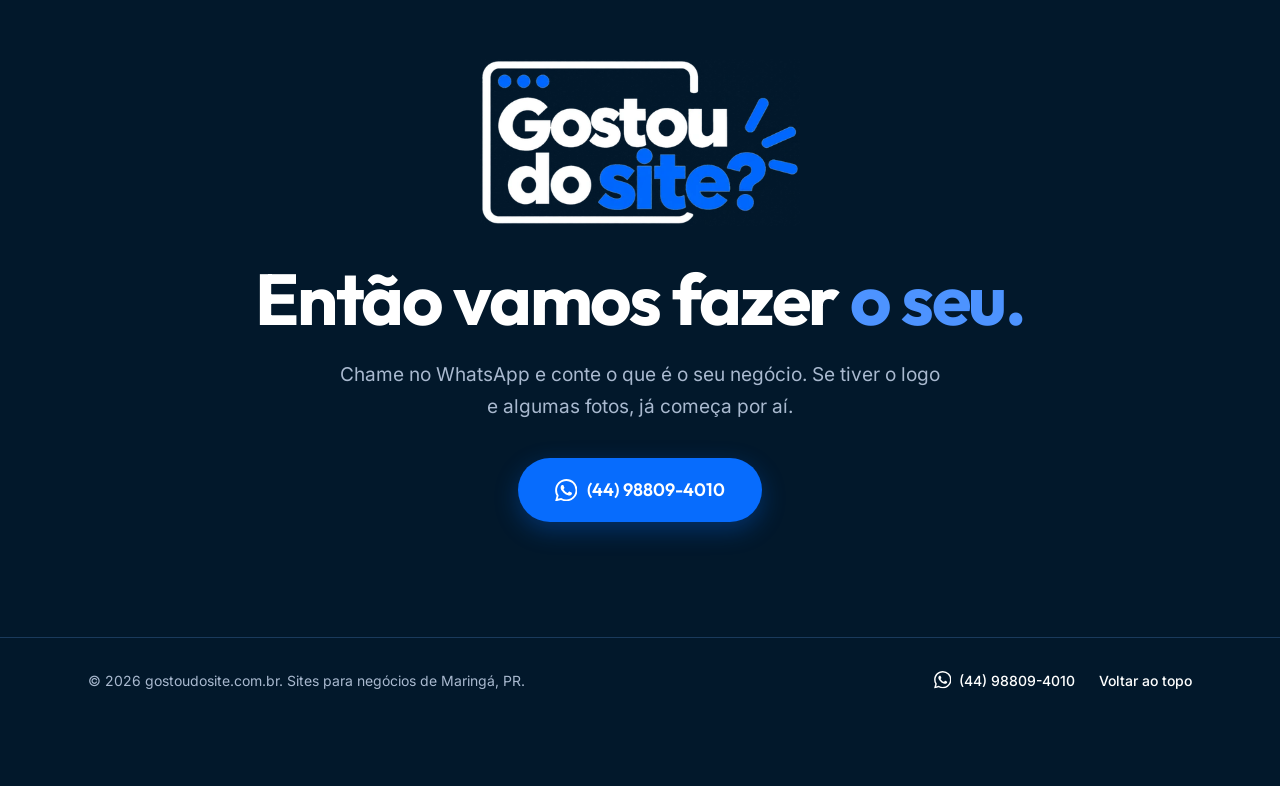
==== commit 1ebca86c: "Sahtén no portfólio: 19 sites Card em primeiro na página inicial (Labuka passa só para todos.html), " ====
--- a/index.html
+++ b/index.html
@@ -121,7 +121,7 @@
 
       <!-- Parede de sites: duas fileiras que deslizam devagar (param ao passar o mouse e com movimento reduzido) -->
       <div class="wall" aria-label="Primeiras telas dos sites publicados">
-        <ul class="wall__track" aria-hidden="true"><li class="wall__item"><img src="assets/img/wall-area51-burguer-480.webp" alt="" width="480" height="333" decoding="async"></li><li class="wall__item"><img src="assets/img/wall-fialho_barbearia-480.webp" alt="" width="480" height="333" decoding="async"></li><li class="wall__item"><img src="assets/img/wall-viva-baby-480.webp" alt="" width="480" height="333" decoding="async"></li><li class="wall__item"><img src="assets/img/wall-amigos-autopecas-480.webp" alt="" width="480" height="333" decoding="async"></li><li class="wall__item"><img src="assets/img/wall-nanda-bella-480.webp" alt="" width="480" height="333" decoding="async"></li><li class="wall__item"><img src="assets/img/wall-geral-pecas-480.webp" alt="" width="480" height="333" decoding="async"></li><li class="wall__item"><img src="assets/img/wall-bacana_moda_feminina-480.webp" alt="" width="480" height="333" decoding="async"></li><li class="wall__item"><img src="assets/img/wall-labuka-480.webp" alt="" width="480" height="333" decoding="async"></li><li class="wall__item"><img src="assets/img/wall-otica-visao-480.webp" alt="" width="480" height="333" decoding="async"></li><li class="wall__item"><img src="assets/img/wall-area51-burguer-480.webp" alt="" width="480" height="333" decoding="async"></li><li class="wall__item"><img src="assets/img/wall-fialho_barbearia-480.webp" alt="" width="480" height="333" decoding="async"></li><li class="wall__item"><img src="assets/img/wall-viva-baby-480.webp" alt="" width="480" height="333" decoding="async"></li><li class="wall__item"><img src="assets/img/wall-amigos-autopecas-480.webp" alt="" width="480" height="333" decoding="async"></li><li class="wall__item"><img src="assets/img/wall-nanda-bella-480.webp" alt="" width="480" height="333" decoding="async"></li><li class="wall__item"><img src="assets/img/wall-geral-pecas-480.webp" alt="" width="480" height="333" decoding="async"></li><li class="wall__item"><img src="assets/img/wall-bacana_moda_feminina-480.webp" alt="" width="480" height="333" decoding="async"></li><li class="wall__item"><img src="assets/img/wall-labuka-480.webp" alt="" width="480" height="333" decoding="async"></li><li class="wall__item"><img src="assets/img/wall-otica-visao-480.webp" alt="" width="480" height="333" decoding="async"></li></ul>
+        <ul class="wall__track" aria-hidden="true"><li class="wall__item"><img src="assets/img/wall-sahten-480.webp" alt="" width="480" height="333" decoding="async"></li><li class="wall__item"><img src="assets/img/wall-area51-burguer-480.webp" alt="" width="480" height="333" decoding="async"></li><li class="wall__item"><img src="assets/img/wall-fialho_barbearia-480.webp" alt="" width="480" height="333" decoding="async"></li><li class="wall__item"><img src="assets/img/wall-viva-baby-480.webp" alt="" width="480" height="333" decoding="async"></li><li class="wall__item"><img src="assets/img/wall-amigos-autopecas-480.webp" alt="" width="480" height="333" decoding="async"></li><li class="wall__item"><img src="assets/img/wall-nanda-bella-480.webp" alt="" width="480" height="333" decoding="async"></li><li class="wall__item"><img src="assets/img/wall-geral-pecas-480.webp" alt="" width="480" height="333" decoding="async"></li><li class="wall__item"><img src="assets/img/wall-bacana_moda_feminina-480.webp" alt="" width="480" height="333" decoding="async"></li><li class="wall__item"><img src="assets/img/wall-labuka-480.webp" alt="" width="480" height="333" decoding="async"></li><li class="wall__item"><img src="assets/img/wall-otica-visao-480.webp" alt="" width="480" height="333" decoding="async"></li><li class="wall__item"><img src="assets/img/wall-sahten-480.webp" alt="" width="480" height="333" decoding="async"></li><li class="wall__item"><img src="assets/img/wall-area51-burguer-480.webp" alt="" width="480" height="333" decoding="async"></li><li class="wall__item"><img src="assets/img/wall-fialho_barbearia-480.webp" alt="" width="480" height="333" decoding="async"></li><li class="wall__item"><img src="assets/img/wall-viva-baby-480.webp" alt="" width="480" height="333" decoding="async"></li><li class="wall__item"><img src="assets/img/wall-amigos-autopecas-480.webp" alt="" width="480" height="333" decoding="async"></li><li class="wall__item"><img src="assets/img/wall-nanda-bella-480.webp" alt="" width="480" height="333" decoding="async"></li><li class="wall__item"><img src="assets/img/wall-geral-pecas-480.webp" alt="" width="480" height="333" decoding="async"></li><li class="wall__item"><img src="assets/img/wall-bacana_moda_feminina-480.webp" alt="" width="480" height="333" decoding="async"></li><li class="wall__item"><img src="assets/img/wall-labuka-480.webp" alt="" width="480" height="333" decoding="async"></li><li class="wall__item"><img src="assets/img/wall-otica-visao-480.webp" alt="" width="480" height="333" decoding="async"></li></ul>
         <ul class="wall__track wall__track--reverse" aria-hidden="true"><li class="wall__item"><img src="assets/img/wall-firulabar-480.webp" alt="" width="480" height="333" decoding="async"></li><li class="wall__item"><img src="assets/img/wall-mec-bella-480.webp" alt="" width="480" height="333" decoding="async"></li><li class="wall__item"><img src="assets/img/wall-vieira-fauna-480.webp" alt="" width="480" height="333" decoding="async"></li><li class="wall__item"><img src="assets/img/wall-relojoaria_omega-480.webp" alt="" width="480" height="333" decoding="async"></li><li class="wall__item"><img src="assets/img/wall-modelle-480.webp" alt="" width="480" height="333" decoding="async"></li><li class="wall__item"><img src="assets/img/wall-angel-cappucho-480.webp" alt="" width="480" height="333" decoding="async"></li><li class="wall__item"><img src="assets/img/wall-studio-ratier-480.webp" alt="" width="480" height="333" decoding="async"></li><li class="wall__item"><img src="assets/img/wall-posto-tacs-480.webp" alt="" width="480" height="333" decoding="async"></li><li class="wall__item"><img src="assets/img/wall-armazem_da_ju-480.webp" alt="" width="480" height="333" decoding="async"></li><li class="wall__item"><img src="assets/img/wall-fialho_barbearia-480.webp" alt="" width="480" height="333" decoding="async"></li><li class="wall__item"><img src="assets/img/wall-firulabar-480.webp" alt="" width="480" height="333" decoding="async"></li><li class="wall__item"><img src="assets/img/wall-mec-bella-480.webp" alt="" width="480" height="333" decoding="async"></li><li class="wall__item"><img src="assets/img/wall-vieira-fauna-480.webp" alt="" width="480" height="333" decoding="async"></li><li class="wall__item"><img src="assets/img/wall-relojoaria_omega-480.webp" alt="" width="480" height="333" decoding="async"></li><li class="wall__item"><img src="assets/img/wall-modelle-480.webp" alt="" width="480" height="333" decoding="async"></li><li class="wall__item"><img src="assets/img/wall-angel-cappucho-480.webp" alt="" width="480" height="333" decoding="async"></li><li class="wall__item"><img src="assets/img/wall-studio-ratier-480.webp" alt="" width="480" height="333" decoding="async"></li><li class="wall__item"><img src="assets/img/wall-posto-tacs-480.webp" alt="" width="480" height="333" decoding="async"></li><li class="wall__item"><img src="assets/img/wall-armazem_da_ju-480.webp" alt="" width="480" height="333" decoding="async"></li><li class="wall__item"><img src="assets/img/wall-fialho_barbearia-480.webp" alt="" width="480" height="333" decoding="async"></li></ul>
       </div>
 
@@ -147,6 +147,29 @@
 
         <ul class="works__grid">
           <li class="work" data-reveal>
+            <a class="work__preview" href="sahten/" target="_blank" rel="noopener" aria-label="Abrir o site do Sahtén (abre em nova aba)">
+              <span class="frame">
+                <span class="frame__bar" aria-hidden="true"><i></i><i></i><i></i></span>
+                <picture>
+                  <source type="image/webp" srcset="assets/img/site-sahten-720.webp 720w, assets/img/site-sahten-1080.webp 1080w" sizes="(min-width: 900px) 360px, (min-width: 600px) 46vw, 240px">
+                  <img src="assets/img/site-sahten-1080.jpg" alt="Primeira tela do site do Sahtén." width="1080" height="750" decoding="async">
+                </picture>
+              </span>
+              <span class="phone" aria-hidden="true">
+                <img src="assets/img/site-sahten-m-390.webp" alt="" width="390" height="780" loading="lazy" decoding="async">
+              </span>
+            </a>
+            <div class="work__body">
+              <p class="work__segment">Restaurante árabe</p>
+              <h3 class="work__title">Sahtén</h3>
+              <p class="work__text">Em espanhol, para Córdoba, Argentina: negro e dourado do logo, fotos recortadas em arco e carta sem preço.</p>
+              <div class="work__actions">
+                <a class="work__link" href="sahten/" target="_blank" rel="noopener">Ver site<span class="sr-only"> do Sahtén (abre em nova aba)</span> <svg class="icon" aria-hidden="true"><use href="#i-arrow-up"/></svg></a>
+                <a class="work__link work__link--wa" href="https://wa.me/5544988094010?text=Ol%C3%A1%21%20Gostei%20do%20site%20do%20Saht%C3%A9n%20e%20quero%20um%20parecido%20para%20o%20meu%20neg%C3%B3cio." target="_blank" rel="noopener"><svg class="icon" aria-hidden="true"><use href="#i-whatsapp"/></svg> Quero um assim<span class="sr-only"> (abre o WhatsApp em nova aba)</span></a>
+              </div>
+            </div>
+          </li>
+          <li class="work" data-reveal>
             <a class="work__preview" href="firulabar/" target="_blank" rel="noopener" aria-label="Abrir o site do Firula Bar (abre em nova aba)">
               <span class="frame">
                 <span class="frame__bar" aria-hidden="true"><i></i><i></i><i></i></span>
@@ -175,7 +198,7 @@
                 <span class="frame__bar" aria-hidden="true"><i></i><i></i><i></i></span>
                 <picture>
                   <source type="image/webp" srcset="assets/img/site-mec-bella-720.webp 720w, assets/img/site-mec-bella-1080.webp 1080w" sizes="(min-width: 900px) 360px, (min-width: 600px) 46vw, 240px">
-                  <img src="assets/img/site-mec-bella-1080.jpg" alt="Primeira tela do site da Mec Bella." width="1080" height="750" decoding="async">
+                  <img src="assets/img/site-mec-bella-1080.jpg" alt="Primeira tela do site da Mec Bella." width="1080" height="750" loading="lazy" decoding="async">
                 </picture>
               </span>
               <span class="phone" aria-hidden="true">
@@ -350,29 +373,6 @@
               <div class="work__actions">
                 <a class="work__link" href="bacana-moda-feminina/" target="_blank" rel="noopener">Ver site<span class="sr-only"> da Bacana Moda Feminina (abre em nova aba)</span> <svg class="icon" aria-hidden="true"><use href="#i-arrow-up"/></svg></a>
                 <a class="work__link work__link--wa" href="https://wa.me/5544988094010?text=Ol%C3%A1%21%20Gostei%20do%20site%20da%20Bacana%20Moda%20Feminina%20e%20quero%20um%20parecido%20para%20o%20meu%20neg%C3%B3cio." target="_blank" rel="noopener"><svg class="icon" aria-hidden="true"><use href="#i-whatsapp"/></svg> Quero um assim<span class="sr-only"> (abre o WhatsApp em nova aba)</span></a>
-              </div>
-            </div>
-          </li>
-          <li class="work" data-reveal>
-            <a class="work__preview" href="labuka/" target="_blank" rel="noopener" aria-label="Abrir o site da Labuka Restaurante (abre em nova aba)">
-              <span class="frame">
-                <span class="frame__bar" aria-hidden="true"><i></i><i></i><i></i></span>
-                <picture>
-                  <source type="image/webp" srcset="assets/img/site-labuka-720.webp 720w, assets/img/site-labuka-1080.webp 1080w" sizes="(min-width: 900px) 360px, (min-width: 600px) 46vw, 240px">
-                  <img src="assets/img/site-labuka-1080.jpg" alt="Primeira tela do site da Labuka Restaurante." width="1080" height="750" loading="lazy" decoding="async">
-                </picture>
-              </span>
-              <span class="phone" aria-hidden="true">
-                <img src="assets/img/site-labuka-m-390.webp" alt="" width="390" height="780" loading="lazy" decoding="async">
-              </span>
-            </a>
-            <div class="work__body">
-              <p class="work__segment">Restaurante</p>
-              <h3 class="work__title">Labuka Restaurante</h3>
-              <p class="work__text">Buffet com churrasco na brasa, três endereços e delivery.</p>
-              <div class="work__actions">
-                <a class="work__link" href="labuka/" target="_blank" rel="noopener">Ver site<span class="sr-only"> da Labuka Restaurante (abre em nova aba)</span> <svg class="icon" aria-hidden="true"><use href="#i-arrow-up"/></svg></a>
-                <a class="work__link work__link--wa" href="https://wa.me/5544988094010?text=Ol%C3%A1%21%20Gostei%20do%20site%20da%20Labuka%20Restaurante%20e%20quero%20um%20parecido%20para%20o%20meu%20neg%C3%B3cio." target="_blank" rel="noopener"><svg class="icon" aria-hidden="true"><use href="#i-whatsapp"/></svg> Quero um assim<span class="sr-only"> (abre o WhatsApp em nova aba)</span></a>
               </div>
             </div>
           </li>
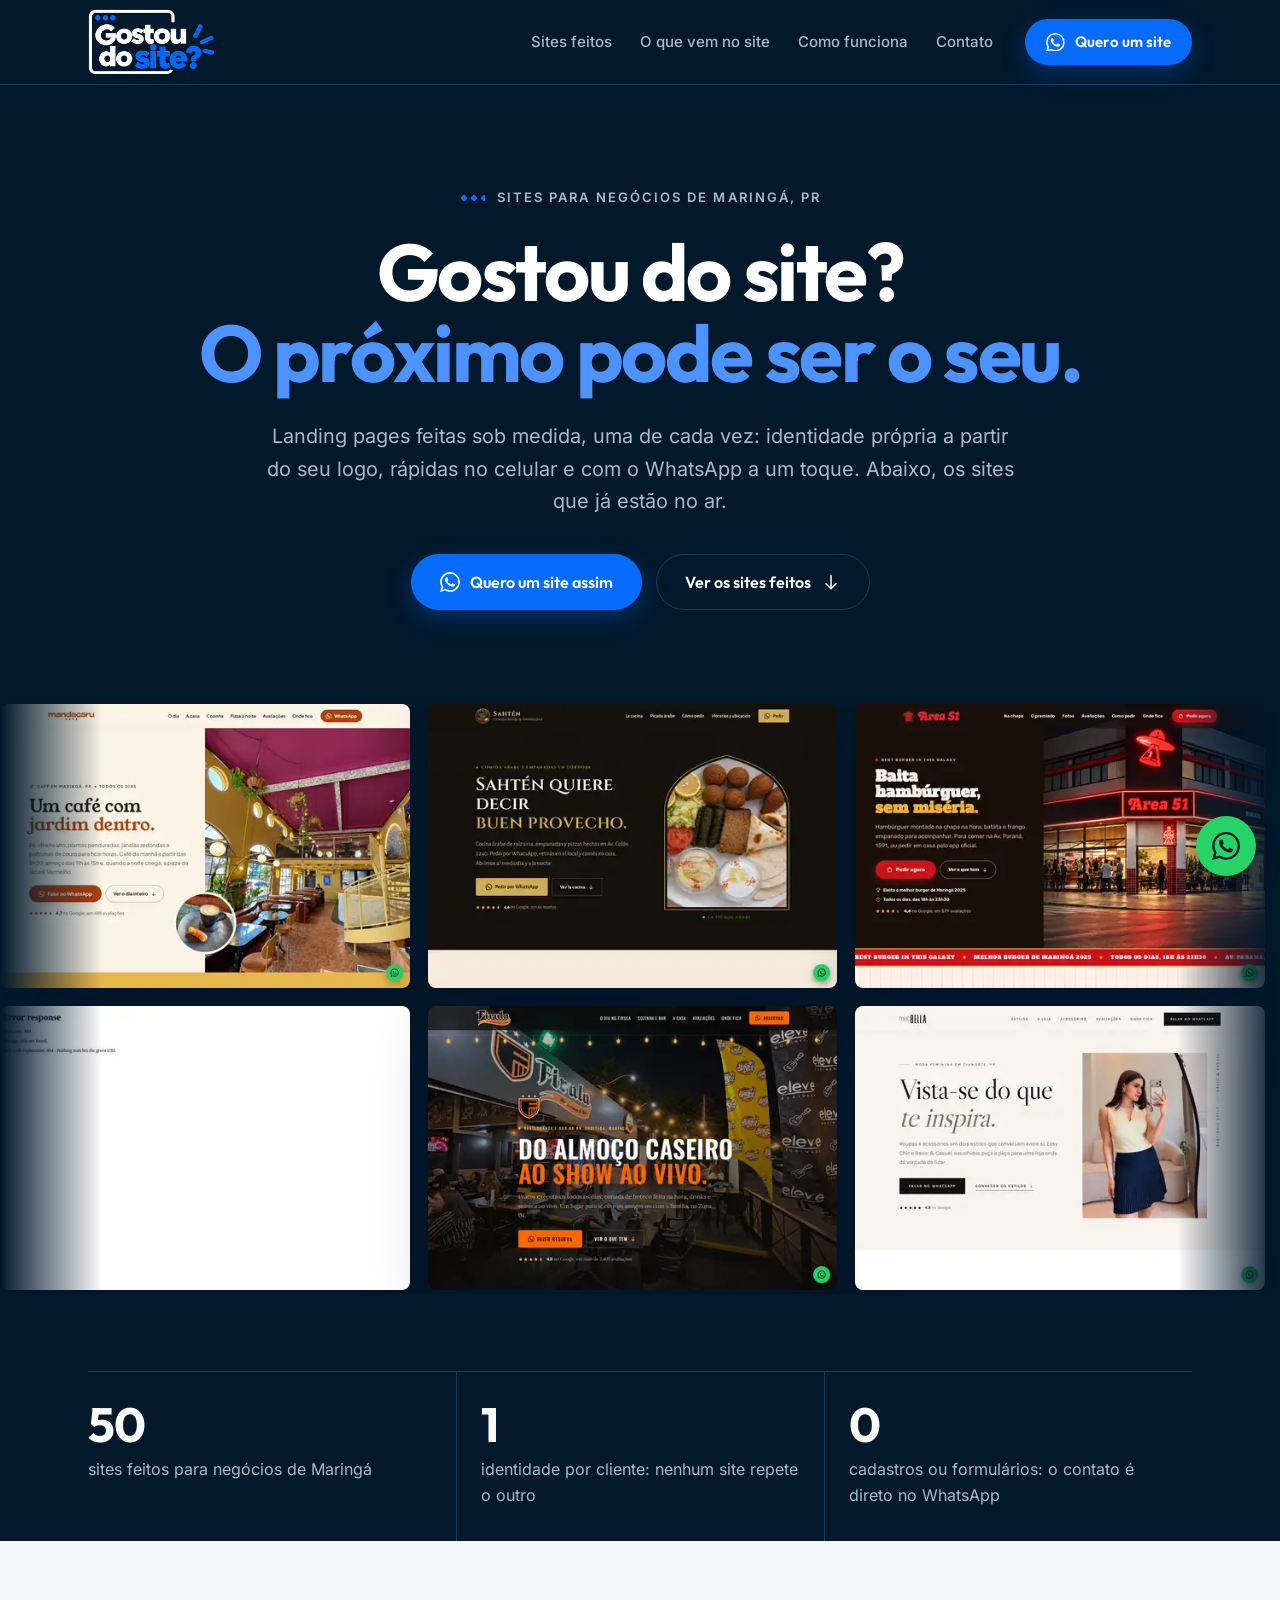
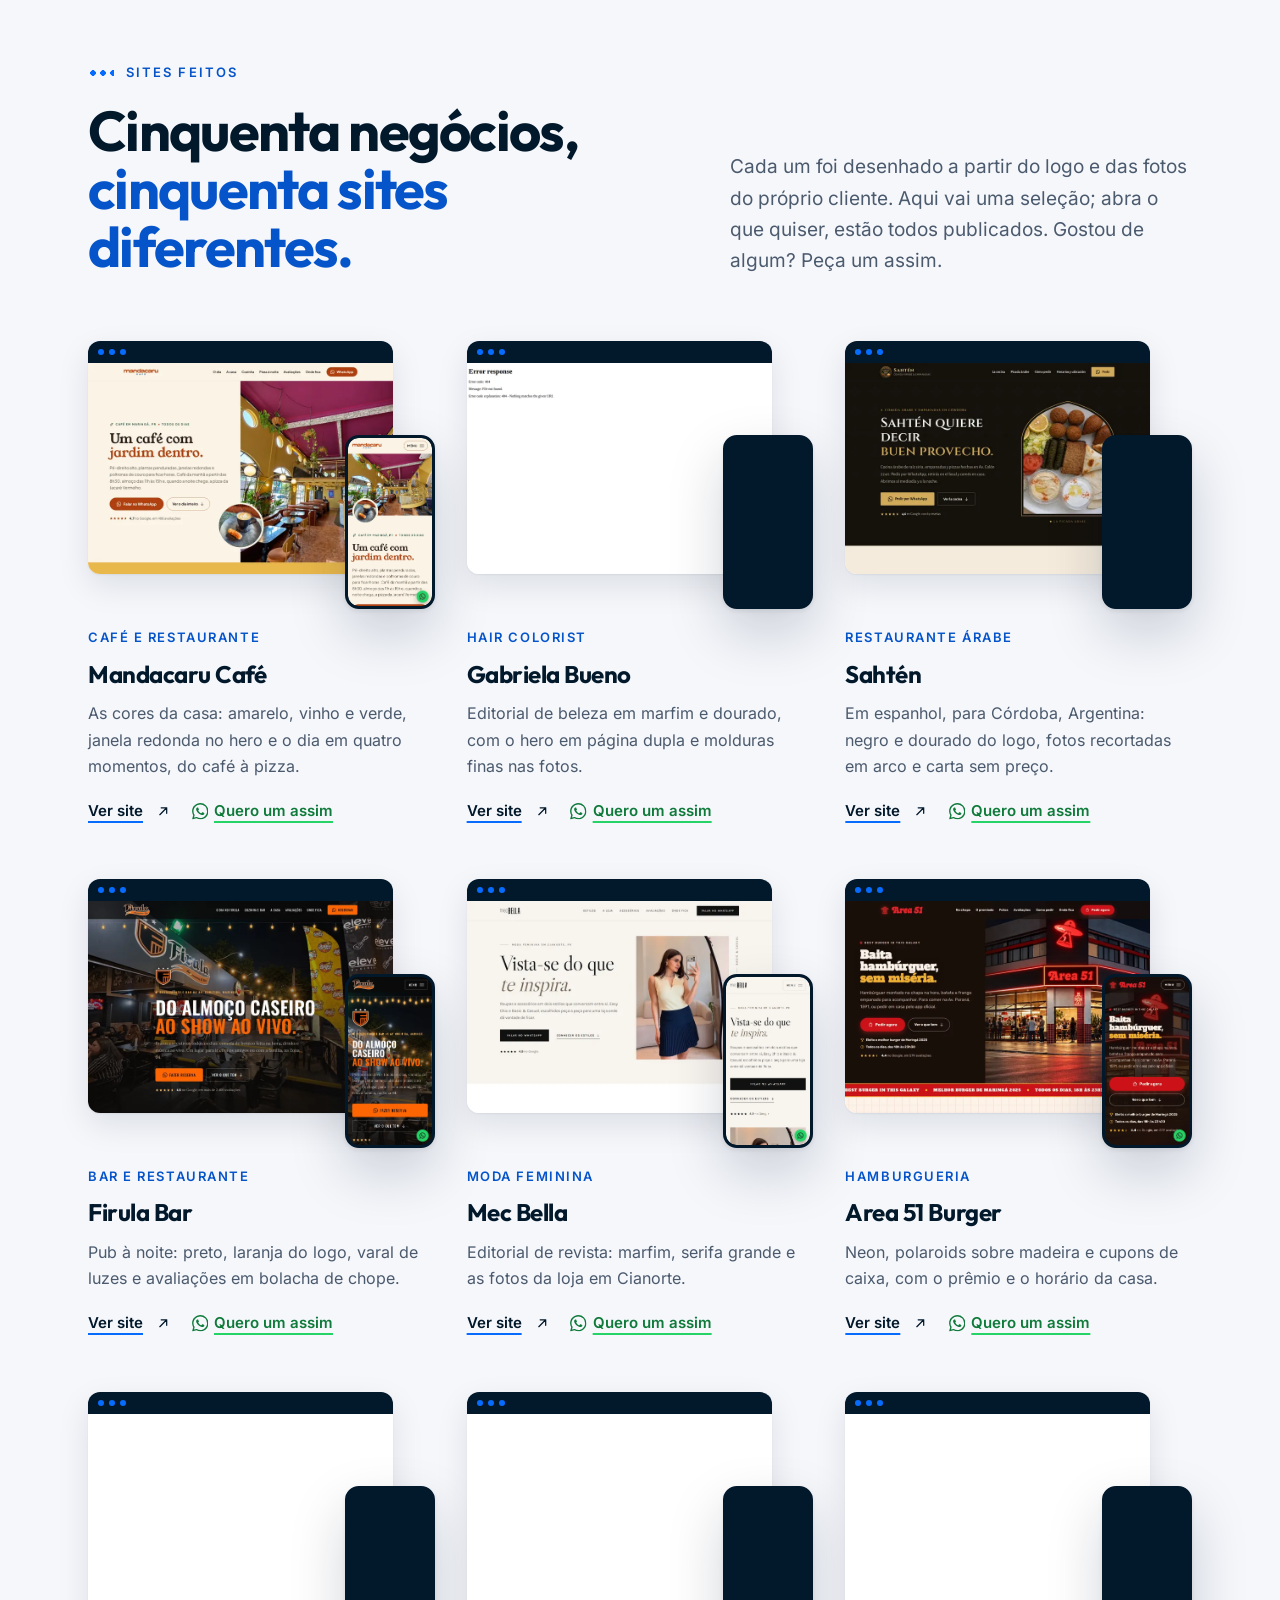
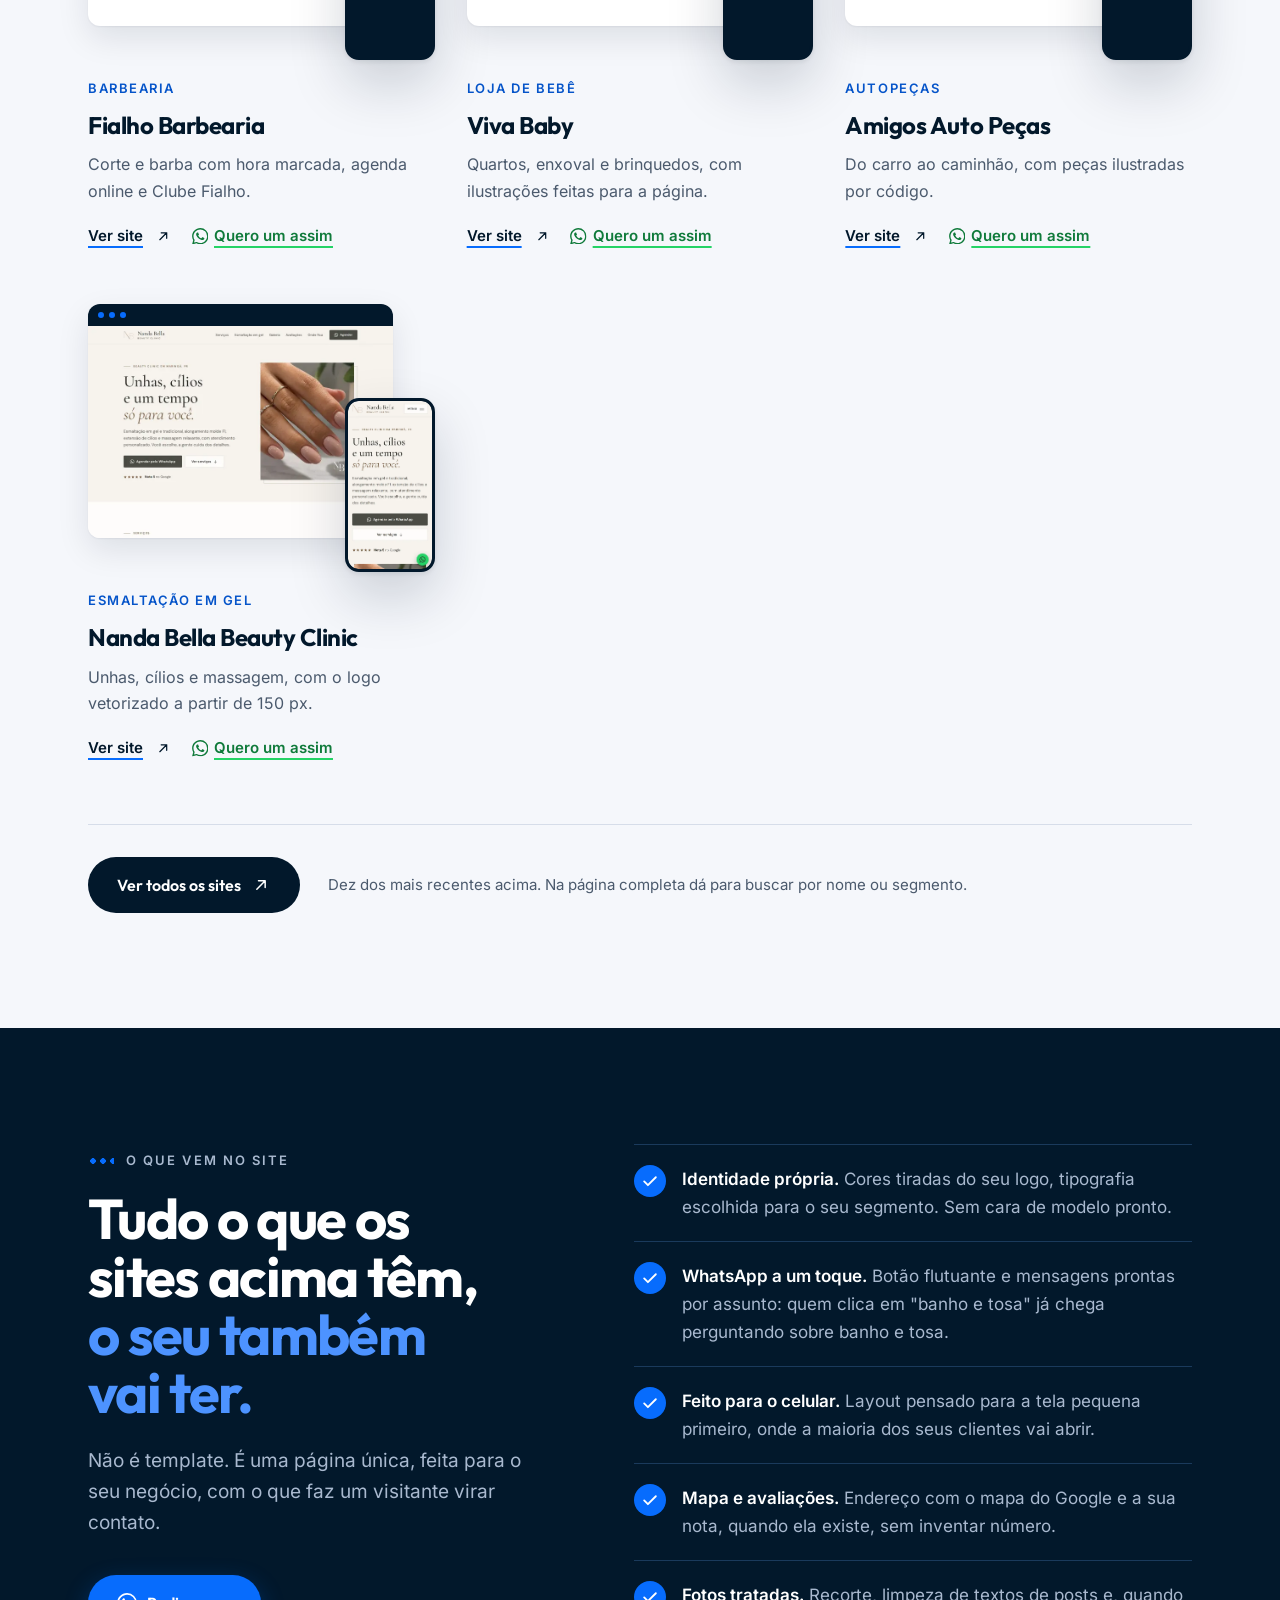
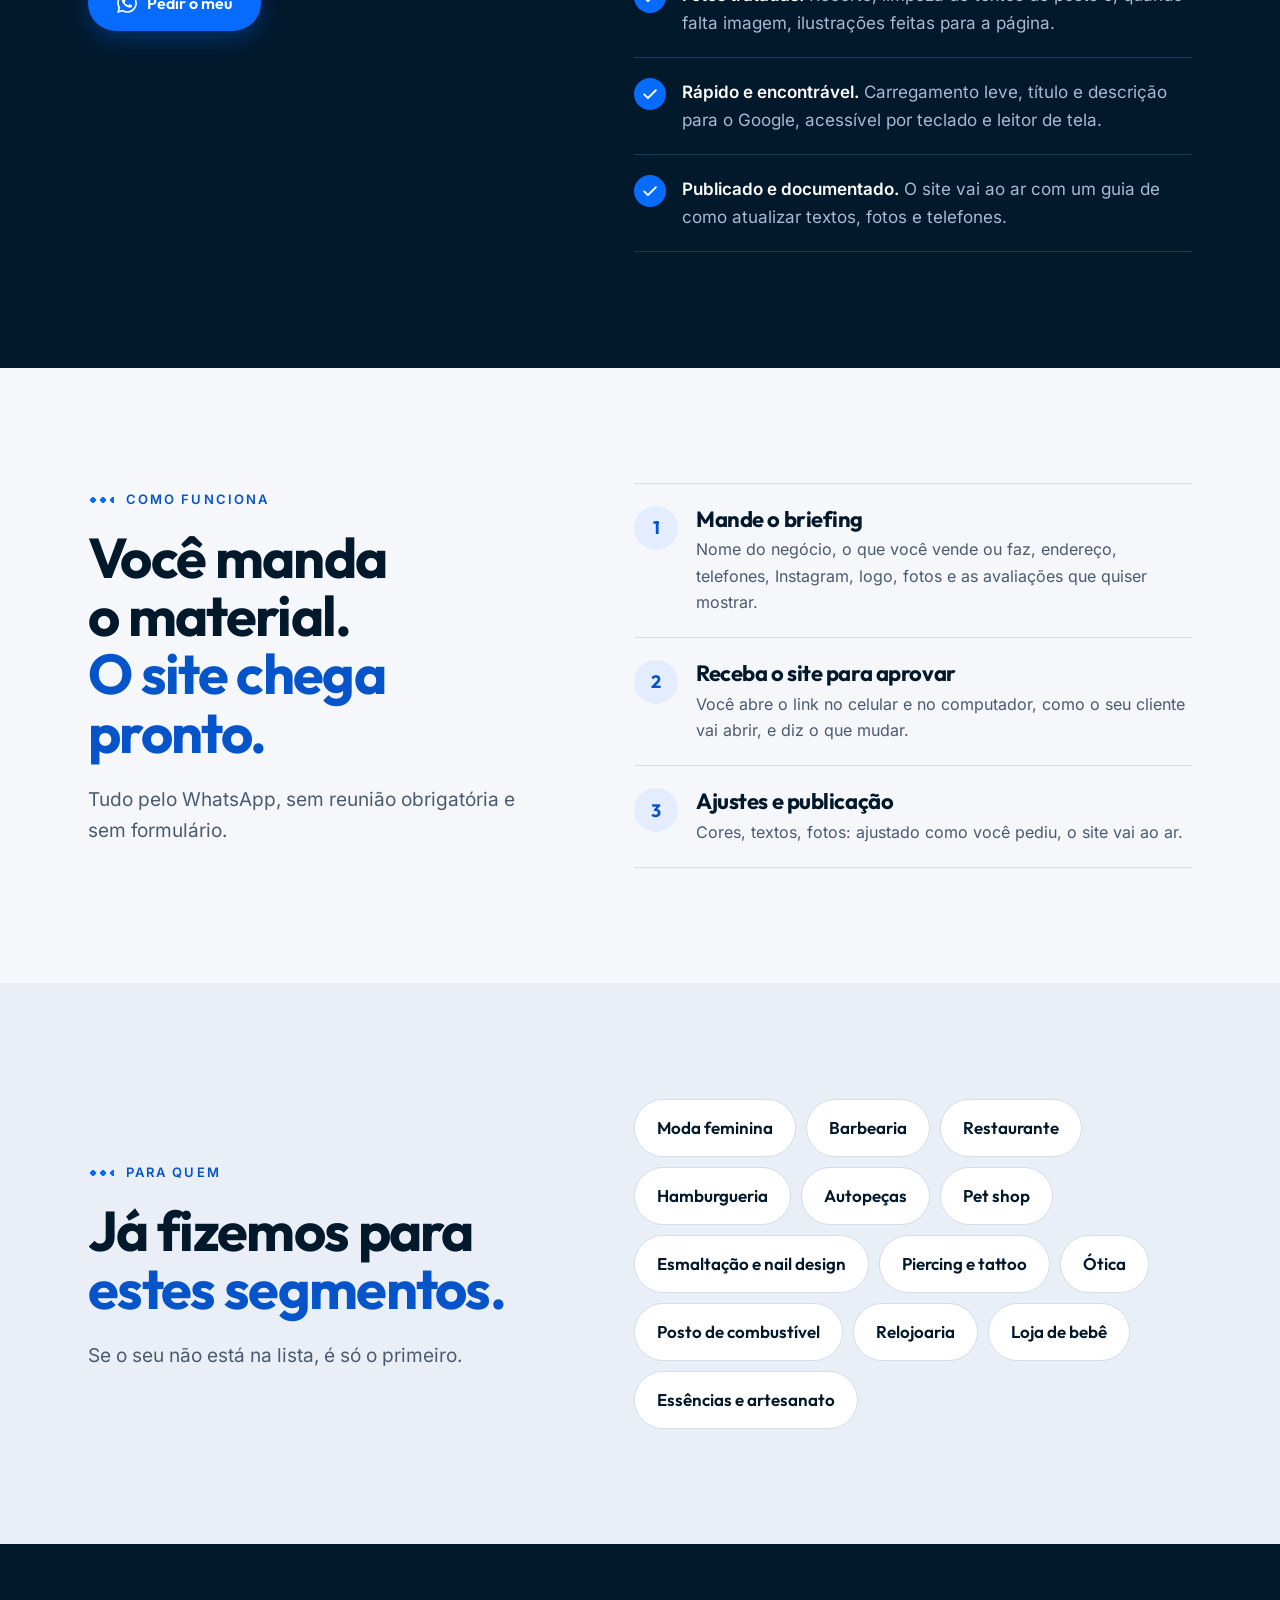
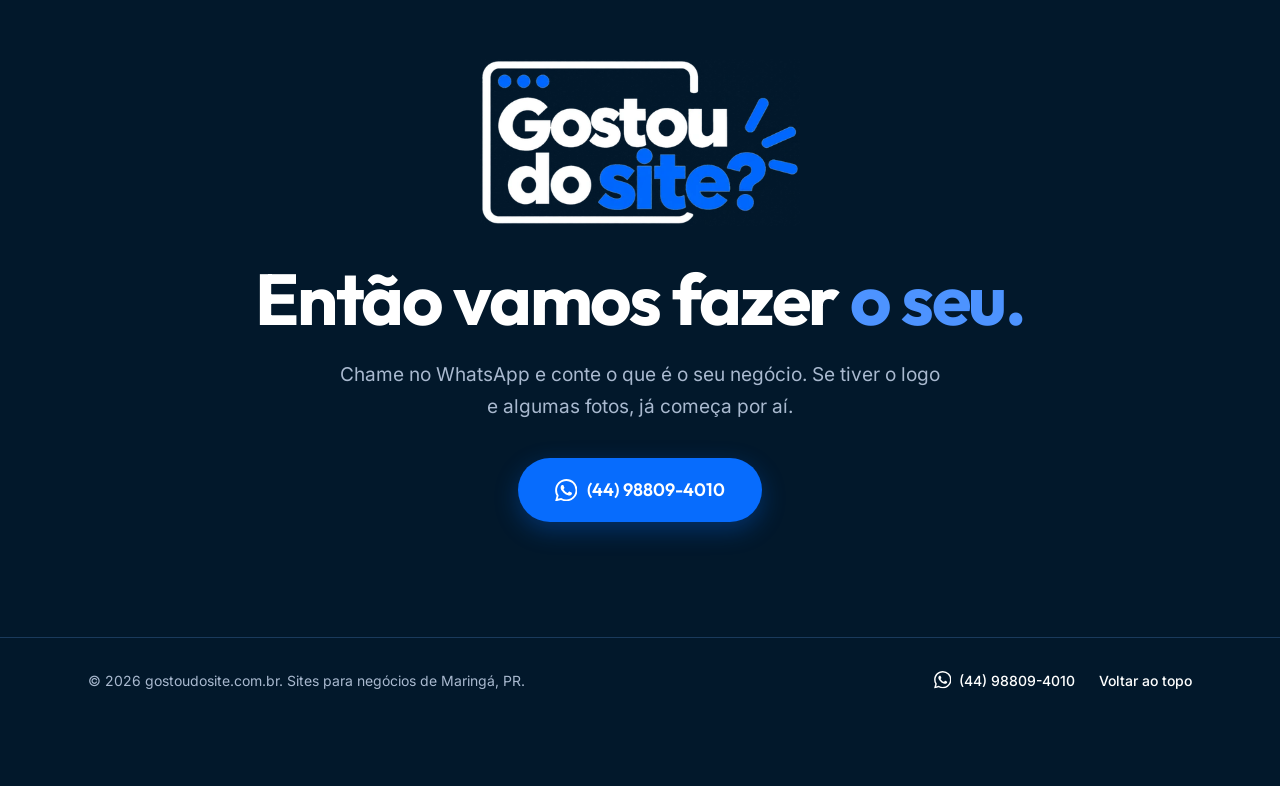
==== commit 05d2c647: "Mandacaru Café e Gabriela Bueno no portfólio: 21 sites Cards em primeiro na página inicial (Firula e" ====
--- a/index.html
+++ b/index.html
@@ -121,8 +121,8 @@
 
       <!-- Parede de sites: duas fileiras que deslizam devagar (param ao passar o mouse e com movimento reduzido) -->
       <div class="wall" aria-label="Primeiras telas dos sites publicados">
-        <ul class="wall__track" aria-hidden="true"><li class="wall__item"><img src="assets/img/wall-sahten-480.webp" alt="" width="480" height="333" decoding="async"></li><li class="wall__item"><img src="assets/img/wall-area51-burguer-480.webp" alt="" width="480" height="333" decoding="async"></li><li class="wall__item"><img src="assets/img/wall-fialho_barbearia-480.webp" alt="" width="480" height="333" decoding="async"></li><li class="wall__item"><img src="assets/img/wall-viva-baby-480.webp" alt="" width="480" height="333" decoding="async"></li><li class="wall__item"><img src="assets/img/wall-amigos-autopecas-480.webp" alt="" width="480" height="333" decoding="async"></li><li class="wall__item"><img src="assets/img/wall-nanda-bella-480.webp" alt="" width="480" height="333" decoding="async"></li><li class="wall__item"><img src="assets/img/wall-geral-pecas-480.webp" alt="" width="480" height="333" decoding="async"></li><li class="wall__item"><img src="assets/img/wall-bacana_moda_feminina-480.webp" alt="" width="480" height="333" decoding="async"></li><li class="wall__item"><img src="assets/img/wall-labuka-480.webp" alt="" width="480" height="333" decoding="async"></li><li class="wall__item"><img src="assets/img/wall-otica-visao-480.webp" alt="" width="480" height="333" decoding="async"></li><li class="wall__item"><img src="assets/img/wall-sahten-480.webp" alt="" width="480" height="333" decoding="async"></li><li class="wall__item"><img src="assets/img/wall-area51-burguer-480.webp" alt="" width="480" height="333" decoding="async"></li><li class="wall__item"><img src="assets/img/wall-fialho_barbearia-480.webp" alt="" width="480" height="333" decoding="async"></li><li class="wall__item"><img src="assets/img/wall-viva-baby-480.webp" alt="" width="480" height="333" decoding="async"></li><li class="wall__item"><img src="assets/img/wall-amigos-autopecas-480.webp" alt="" width="480" height="333" decoding="async"></li><li class="wall__item"><img src="assets/img/wall-nanda-bella-480.webp" alt="" width="480" height="333" decoding="async"></li><li class="wall__item"><img src="assets/img/wall-geral-pecas-480.webp" alt="" width="480" height="333" decoding="async"></li><li class="wall__item"><img src="assets/img/wall-bacana_moda_feminina-480.webp" alt="" width="480" height="333" decoding="async"></li><li class="wall__item"><img src="assets/img/wall-labuka-480.webp" alt="" width="480" height="333" decoding="async"></li><li class="wall__item"><img src="assets/img/wall-otica-visao-480.webp" alt="" width="480" height="333" decoding="async"></li></ul>
-        <ul class="wall__track wall__track--reverse" aria-hidden="true"><li class="wall__item"><img src="assets/img/wall-firulabar-480.webp" alt="" width="480" height="333" decoding="async"></li><li class="wall__item"><img src="assets/img/wall-mec-bella-480.webp" alt="" width="480" height="333" decoding="async"></li><li class="wall__item"><img src="assets/img/wall-vieira-fauna-480.webp" alt="" width="480" height="333" decoding="async"></li><li class="wall__item"><img src="assets/img/wall-relojoaria_omega-480.webp" alt="" width="480" height="333" decoding="async"></li><li class="wall__item"><img src="assets/img/wall-modelle-480.webp" alt="" width="480" height="333" decoding="async"></li><li class="wall__item"><img src="assets/img/wall-angel-cappucho-480.webp" alt="" width="480" height="333" decoding="async"></li><li class="wall__item"><img src="assets/img/wall-studio-ratier-480.webp" alt="" width="480" height="333" decoding="async"></li><li class="wall__item"><img src="assets/img/wall-posto-tacs-480.webp" alt="" width="480" height="333" decoding="async"></li><li class="wall__item"><img src="assets/img/wall-armazem_da_ju-480.webp" alt="" width="480" height="333" decoding="async"></li><li class="wall__item"><img src="assets/img/wall-fialho_barbearia-480.webp" alt="" width="480" height="333" decoding="async"></li><li class="wall__item"><img src="assets/img/wall-firulabar-480.webp" alt="" width="480" height="333" decoding="async"></li><li class="wall__item"><img src="assets/img/wall-mec-bella-480.webp" alt="" width="480" height="333" decoding="async"></li><li class="wall__item"><img src="assets/img/wall-vieira-fauna-480.webp" alt="" width="480" height="333" decoding="async"></li><li class="wall__item"><img src="assets/img/wall-relojoaria_omega-480.webp" alt="" width="480" height="333" decoding="async"></li><li class="wall__item"><img src="assets/img/wall-modelle-480.webp" alt="" width="480" height="333" decoding="async"></li><li class="wall__item"><img src="assets/img/wall-angel-cappucho-480.webp" alt="" width="480" height="333" decoding="async"></li><li class="wall__item"><img src="assets/img/wall-studio-ratier-480.webp" alt="" width="480" height="333" decoding="async"></li><li class="wall__item"><img src="assets/img/wall-posto-tacs-480.webp" alt="" width="480" height="333" decoding="async"></li><li class="wall__item"><img src="assets/img/wall-armazem_da_ju-480.webp" alt="" width="480" height="333" decoding="async"></li><li class="wall__item"><img src="assets/img/wall-fialho_barbearia-480.webp" alt="" width="480" height="333" decoding="async"></li></ul>
+        <ul class="wall__track" aria-hidden="true"><li class="wall__item"><img src="assets/img/wall-mandacarucafe-480.webp" alt="" width="480" height="333" decoding="async"></li><li class="wall__item"><img src="assets/img/wall-sahten-480.webp" alt="" width="480" height="333" decoding="async"></li><li class="wall__item"><img src="assets/img/wall-area51-burguer-480.webp" alt="" width="480" height="333" decoding="async"></li><li class="wall__item"><img src="assets/img/wall-fialho_barbearia-480.webp" alt="" width="480" height="333" decoding="async"></li><li class="wall__item"><img src="assets/img/wall-viva-baby-480.webp" alt="" width="480" height="333" decoding="async"></li><li class="wall__item"><img src="assets/img/wall-amigos-autopecas-480.webp" alt="" width="480" height="333" decoding="async"></li><li class="wall__item"><img src="assets/img/wall-nanda-bella-480.webp" alt="" width="480" height="333" decoding="async"></li><li class="wall__item"><img src="assets/img/wall-geral-pecas-480.webp" alt="" width="480" height="333" decoding="async"></li><li class="wall__item"><img src="assets/img/wall-bacana_moda_feminina-480.webp" alt="" width="480" height="333" decoding="async"></li><li class="wall__item"><img src="assets/img/wall-labuka-480.webp" alt="" width="480" height="333" decoding="async"></li><li class="wall__item"><img src="assets/img/wall-otica-visao-480.webp" alt="" width="480" height="333" decoding="async"></li><li class="wall__item"><img src="assets/img/wall-mandacarucafe-480.webp" alt="" width="480" height="333" decoding="async"></li><li class="wall__item"><img src="assets/img/wall-sahten-480.webp" alt="" width="480" height="333" decoding="async"></li><li class="wall__item"><img src="assets/img/wall-area51-burguer-480.webp" alt="" width="480" height="333" decoding="async"></li><li class="wall__item"><img src="assets/img/wall-fialho_barbearia-480.webp" alt="" width="480" height="333" decoding="async"></li><li class="wall__item"><img src="assets/img/wall-viva-baby-480.webp" alt="" width="480" height="333" decoding="async"></li><li class="wall__item"><img src="assets/img/wall-amigos-autopecas-480.webp" alt="" width="480" height="333" decoding="async"></li><li class="wall__item"><img src="assets/img/wall-nanda-bella-480.webp" alt="" width="480" height="333" decoding="async"></li><li class="wall__item"><img src="assets/img/wall-geral-pecas-480.webp" alt="" width="480" height="333" decoding="async"></li><li class="wall__item"><img src="assets/img/wall-bacana_moda_feminina-480.webp" alt="" width="480" height="333" decoding="async"></li><li class="wall__item"><img src="assets/img/wall-labuka-480.webp" alt="" width="480" height="333" decoding="async"></li><li class="wall__item"><img src="assets/img/wall-otica-visao-480.webp" alt="" width="480" height="333" decoding="async"></li></ul>
+        <ul class="wall__track wall__track--reverse" aria-hidden="true"><li class="wall__item"><img src="assets/img/wall-gabrielabueno-480.webp" alt="" width="480" height="333" decoding="async"></li><li class="wall__item"><img src="assets/img/wall-firulabar-480.webp" alt="" width="480" height="333" decoding="async"></li><li class="wall__item"><img src="assets/img/wall-mec-bella-480.webp" alt="" width="480" height="333" decoding="async"></li><li class="wall__item"><img src="assets/img/wall-vieira-fauna-480.webp" alt="" width="480" height="333" decoding="async"></li><li class="wall__item"><img src="assets/img/wall-relojoaria_omega-480.webp" alt="" width="480" height="333" decoding="async"></li><li class="wall__item"><img src="assets/img/wall-modelle-480.webp" alt="" width="480" height="333" decoding="async"></li><li class="wall__item"><img src="assets/img/wall-angel-cappucho-480.webp" alt="" width="480" height="333" decoding="async"></li><li class="wall__item"><img src="assets/img/wall-studio-ratier-480.webp" alt="" width="480" height="333" decoding="async"></li><li class="wall__item"><img src="assets/img/wall-posto-tacs-480.webp" alt="" width="480" height="333" decoding="async"></li><li class="wall__item"><img src="assets/img/wall-armazem_da_ju-480.webp" alt="" width="480" height="333" decoding="async"></li><li class="wall__item"><img src="assets/img/wall-fialho_barbearia-480.webp" alt="" width="480" height="333" decoding="async"></li><li class="wall__item"><img src="assets/img/wall-gabrielabueno-480.webp" alt="" width="480" height="333" decoding="async"></li><li class="wall__item"><img src="assets/img/wall-firulabar-480.webp" alt="" width="480" height="333" decoding="async"></li><li class="wall__item"><img src="assets/img/wall-mec-bella-480.webp" alt="" width="480" height="333" decoding="async"></li><li class="wall__item"><img src="assets/img/wall-vieira-fauna-480.webp" alt="" width="480" height="333" decoding="async"></li><li class="wall__item"><img src="assets/img/wall-relojoaria_omega-480.webp" alt="" width="480" height="333" decoding="async"></li><li class="wall__item"><img src="assets/img/wall-modelle-480.webp" alt="" width="480" height="333" decoding="async"></li><li class="wall__item"><img src="assets/img/wall-angel-cappucho-480.webp" alt="" width="480" height="333" decoding="async"></li><li class="wall__item"><img src="assets/img/wall-studio-ratier-480.webp" alt="" width="480" height="333" decoding="async"></li><li class="wall__item"><img src="assets/img/wall-posto-tacs-480.webp" alt="" width="480" height="333" decoding="async"></li><li class="wall__item"><img src="assets/img/wall-armazem_da_ju-480.webp" alt="" width="480" height="333" decoding="async"></li><li class="wall__item"><img src="assets/img/wall-fialho_barbearia-480.webp" alt="" width="480" height="333" decoding="async"></li></ul>
       </div>
 
       <div class="container">
@@ -147,12 +147,58 @@
 
         <ul class="works__grid">
           <li class="work" data-reveal>
+            <a class="work__preview" href="mandacarucafe/" target="_blank" rel="noopener" aria-label="Abrir o site do Mandacaru Café (abre em nova aba)">
+              <span class="frame">
+                <span class="frame__bar" aria-hidden="true"><i></i><i></i><i></i></span>
+                <picture>
+                  <source type="image/webp" srcset="assets/img/site-mandacarucafe-720.webp 720w, assets/img/site-mandacarucafe-1080.webp 1080w" sizes="(min-width: 900px) 360px, (min-width: 600px) 46vw, 240px">
+                  <img src="assets/img/site-mandacarucafe-1080.jpg" alt="Primeira tela do site do Mandacaru Café." width="1080" height="750" decoding="async">
+                </picture>
+              </span>
+              <span class="phone" aria-hidden="true">
+                <img src="assets/img/site-mandacarucafe-m-390.webp" alt="" width="390" height="780" loading="lazy" decoding="async">
+              </span>
+            </a>
+            <div class="work__body">
+              <p class="work__segment">Café e restaurante</p>
+              <h3 class="work__title">Mandacaru Café</h3>
+              <p class="work__text">As cores da casa: amarelo, vinho e verde, janela redonda no hero e o dia em quatro momentos, do café à pizza.</p>
+              <div class="work__actions">
+                <a class="work__link" href="mandacarucafe/" target="_blank" rel="noopener">Ver site<span class="sr-only"> do Mandacaru Café (abre em nova aba)</span> <svg class="icon" aria-hidden="true"><use href="#i-arrow-up"/></svg></a>
+                <a class="work__link work__link--wa" href="https://wa.me/5544988094010?text=Ol%C3%A1%21%20Gostei%20do%20site%20do%20Mandacaru%20Caf%C3%A9%20e%20quero%20um%20parecido%20para%20o%20meu%20neg%C3%B3cio." target="_blank" rel="noopener"><svg class="icon" aria-hidden="true"><use href="#i-whatsapp"/></svg> Quero um assim<span class="sr-only"> (abre o WhatsApp em nova aba)</span></a>
+              </div>
+            </div>
+          </li>
+          <li class="work" data-reveal>
+            <a class="work__preview" href="gabrielabueno/" target="_blank" rel="noopener" aria-label="Abrir o site da Gabriela Bueno (abre em nova aba)">
+              <span class="frame">
+                <span class="frame__bar" aria-hidden="true"><i></i><i></i><i></i></span>
+                <picture>
+                  <source type="image/webp" srcset="assets/img/site-gabrielabueno-720.webp 720w, assets/img/site-gabrielabueno-1080.webp 1080w" sizes="(min-width: 900px) 360px, (min-width: 600px) 46vw, 240px">
+                  <img src="assets/img/site-gabrielabueno-1080.jpg" alt="Primeira tela do site da Gabriela Bueno Hair Colorist." width="1080" height="750" decoding="async">
+                </picture>
+              </span>
+              <span class="phone" aria-hidden="true">
+                <img src="assets/img/site-gabrielabueno-m-390.webp" alt="" width="390" height="780" loading="lazy" decoding="async">
+              </span>
+            </a>
+            <div class="work__body">
+              <p class="work__segment">Hair colorist</p>
+              <h3 class="work__title">Gabriela Bueno</h3>
+              <p class="work__text">Editorial de beleza em marfim e dourado, com o hero em página dupla e molduras finas nas fotos.</p>
+              <div class="work__actions">
+                <a class="work__link" href="gabrielabueno/" target="_blank" rel="noopener">Ver site<span class="sr-only"> da Gabriela Bueno (abre em nova aba)</span> <svg class="icon" aria-hidden="true"><use href="#i-arrow-up"/></svg></a>
+                <a class="work__link work__link--wa" href="https://wa.me/5544988094010?text=Ol%C3%A1%21%20Gostei%20do%20site%20da%20Gabriela%20Bueno%20e%20quero%20um%20parecido%20para%20o%20meu%20neg%C3%B3cio." target="_blank" rel="noopener"><svg class="icon" aria-hidden="true"><use href="#i-whatsapp"/></svg> Quero um assim<span class="sr-only"> (abre o WhatsApp em nova aba)</span></a>
+              </div>
+            </div>
+          </li>
+          <li class="work" data-reveal>
             <a class="work__preview" href="sahten/" target="_blank" rel="noopener" aria-label="Abrir o site do Sahtén (abre em nova aba)">
               <span class="frame">
                 <span class="frame__bar" aria-hidden="true"><i></i><i></i><i></i></span>
                 <picture>
                   <source type="image/webp" srcset="assets/img/site-sahten-720.webp 720w, assets/img/site-sahten-1080.webp 1080w" sizes="(min-width: 900px) 360px, (min-width: 600px) 46vw, 240px">
-                  <img src="assets/img/site-sahten-1080.jpg" alt="Primeira tela do site do Sahtén." width="1080" height="750" decoding="async">
+                  <img src="assets/img/site-sahten-1080.jpg" alt="Primeira tela do site do Sahtén." width="1080" height="750" loading="lazy" decoding="async">
                 </picture>
               </span>
               <span class="phone" aria-hidden="true">
@@ -175,7 +221,7 @@
                 <span class="frame__bar" aria-hidden="true"><i></i><i></i><i></i></span>
                 <picture>
                   <source type="image/webp" srcset="assets/img/site-firulabar-720.webp 720w, assets/img/site-firulabar-1080.webp 1080w" sizes="(min-width: 900px) 360px, (min-width: 600px) 46vw, 240px">
-                  <img src="assets/img/site-firulabar-1080.jpg" alt="Primeira tela do site do Firula Bar." width="1080" height="750" decoding="async">
+                  <img src="assets/img/site-firulabar-1080.jpg" alt="Primeira tela do site do Firula Bar." width="1080" height="750" loading="lazy" decoding="async">
                 </picture>
               </span>
               <span class="phone" aria-hidden="true">
@@ -327,52 +373,6 @@
               <div class="work__actions">
                 <a class="work__link" href="nanda-bella/" target="_blank" rel="noopener">Ver site<span class="sr-only"> da Nanda Bella Beauty Clinic (abre em nova aba)</span> <svg class="icon" aria-hidden="true"><use href="#i-arrow-up"/></svg></a>
                 <a class="work__link work__link--wa" href="https://wa.me/5544988094010?text=Ol%C3%A1%21%20Gostei%20do%20site%20da%20Nanda%20Bella%20Beauty%20Clinic%20e%20quero%20um%20parecido%20para%20o%20meu%20neg%C3%B3cio." target="_blank" rel="noopener"><svg class="icon" aria-hidden="true"><use href="#i-whatsapp"/></svg> Quero um assim<span class="sr-only"> (abre o WhatsApp em nova aba)</span></a>
-              </div>
-            </div>
-          </li>
-          <li class="work" data-reveal>
-            <a class="work__preview" href="geral-pecas/" target="_blank" rel="noopener" aria-label="Abrir o site da Geral Peças (abre em nova aba)">
-              <span class="frame">
-                <span class="frame__bar" aria-hidden="true"><i></i><i></i><i></i></span>
-                <picture>
-                  <source type="image/webp" srcset="assets/img/site-geral-pecas-720.webp 720w, assets/img/site-geral-pecas-1080.webp 1080w" sizes="(min-width: 900px) 360px, (min-width: 600px) 46vw, 240px">
-                  <img src="assets/img/site-geral-pecas-1080.jpg" alt="Primeira tela do site da Geral Peças." width="1080" height="750" loading="lazy" decoding="async">
-                </picture>
-              </span>
-              <span class="phone" aria-hidden="true">
-                <img src="assets/img/site-geral-pecas-m-390.webp" alt="" width="390" height="780" loading="lazy" decoding="async">
-              </span>
-            </a>
-            <div class="work__body">
-              <p class="work__segment">Autopeças</p>
-              <h3 class="work__title">Geral Peças</h3>
-              <p class="work__text">Peça certa pelo WhatsApp, com mensagem por tipo de veículo.</p>
-              <div class="work__actions">
-                <a class="work__link" href="geral-pecas/" target="_blank" rel="noopener">Ver site<span class="sr-only"> da Geral Peças (abre em nova aba)</span> <svg class="icon" aria-hidden="true"><use href="#i-arrow-up"/></svg></a>
-                <a class="work__link work__link--wa" href="https://wa.me/5544988094010?text=Ol%C3%A1%21%20Gostei%20do%20site%20da%20Geral%20Pe%C3%A7as%20e%20quero%20um%20parecido%20para%20o%20meu%20neg%C3%B3cio." target="_blank" rel="noopener"><svg class="icon" aria-hidden="true"><use href="#i-whatsapp"/></svg> Quero um assim<span class="sr-only"> (abre o WhatsApp em nova aba)</span></a>
-              </div>
-            </div>
-          </li>
-          <li class="work" data-reveal>
-            <a class="work__preview" href="bacana-moda-feminina/" target="_blank" rel="noopener" aria-label="Abrir o site da Bacana Moda Feminina (abre em nova aba)">
-              <span class="frame">
-                <span class="frame__bar" aria-hidden="true"><i></i><i></i><i></i></span>
-                <picture>
-                  <source type="image/webp" srcset="assets/img/site-bacana_moda_feminina-720.webp 720w, assets/img/site-bacana_moda_feminina-1080.webp 1080w" sizes="(min-width: 900px) 360px, (min-width: 600px) 46vw, 240px">
-                  <img src="assets/img/site-bacana_moda_feminina-1080.jpg" alt="Primeira tela do site da Bacana Moda Feminina." width="1080" height="750" loading="lazy" decoding="async">
-                </picture>
-              </span>
-              <span class="phone" aria-hidden="true">
-                <img src="assets/img/site-bacana_moda_feminina-m-390.webp" alt="" width="390" height="780" loading="lazy" decoding="async">
-              </span>
-            </a>
-            <div class="work__body">
-              <p class="work__segment">Moda feminina</p>
-              <h3 class="work__title">Bacana Moda Feminina</h3>
-              <p class="work__text">O look inteiro resolvido, da roupa ao acessório.</p>
-              <div class="work__actions">
-                <a class="work__link" href="bacana-moda-feminina/" target="_blank" rel="noopener">Ver site<span class="sr-only"> da Bacana Moda Feminina (abre em nova aba)</span> <svg class="icon" aria-hidden="true"><use href="#i-arrow-up"/></svg></a>
-                <a class="work__link work__link--wa" href="https://wa.me/5544988094010?text=Ol%C3%A1%21%20Gostei%20do%20site%20da%20Bacana%20Moda%20Feminina%20e%20quero%20um%20parecido%20para%20o%20meu%20neg%C3%B3cio." target="_blank" rel="noopener"><svg class="icon" aria-hidden="true"><use href="#i-whatsapp"/></svg> Quero um assim<span class="sr-only"> (abre o WhatsApp em nova aba)</span></a>
               </div>
             </div>
           </li>
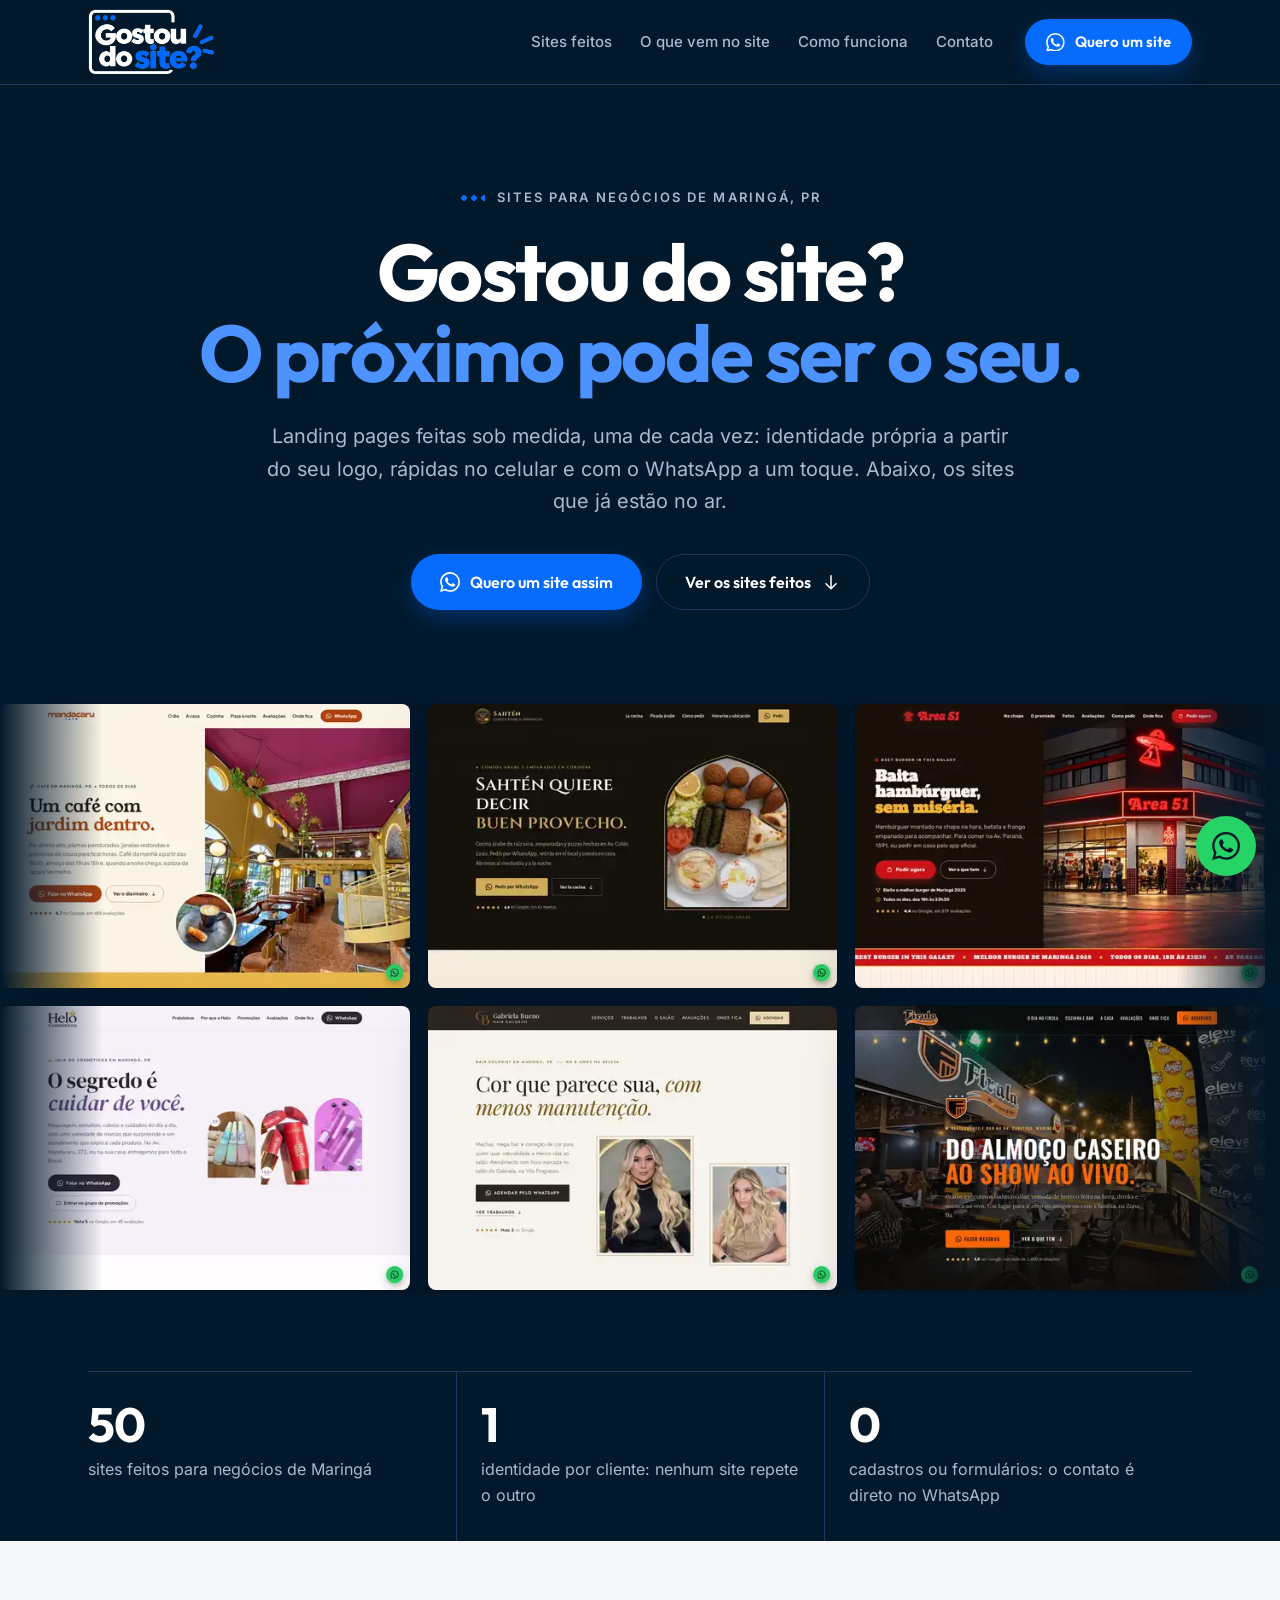
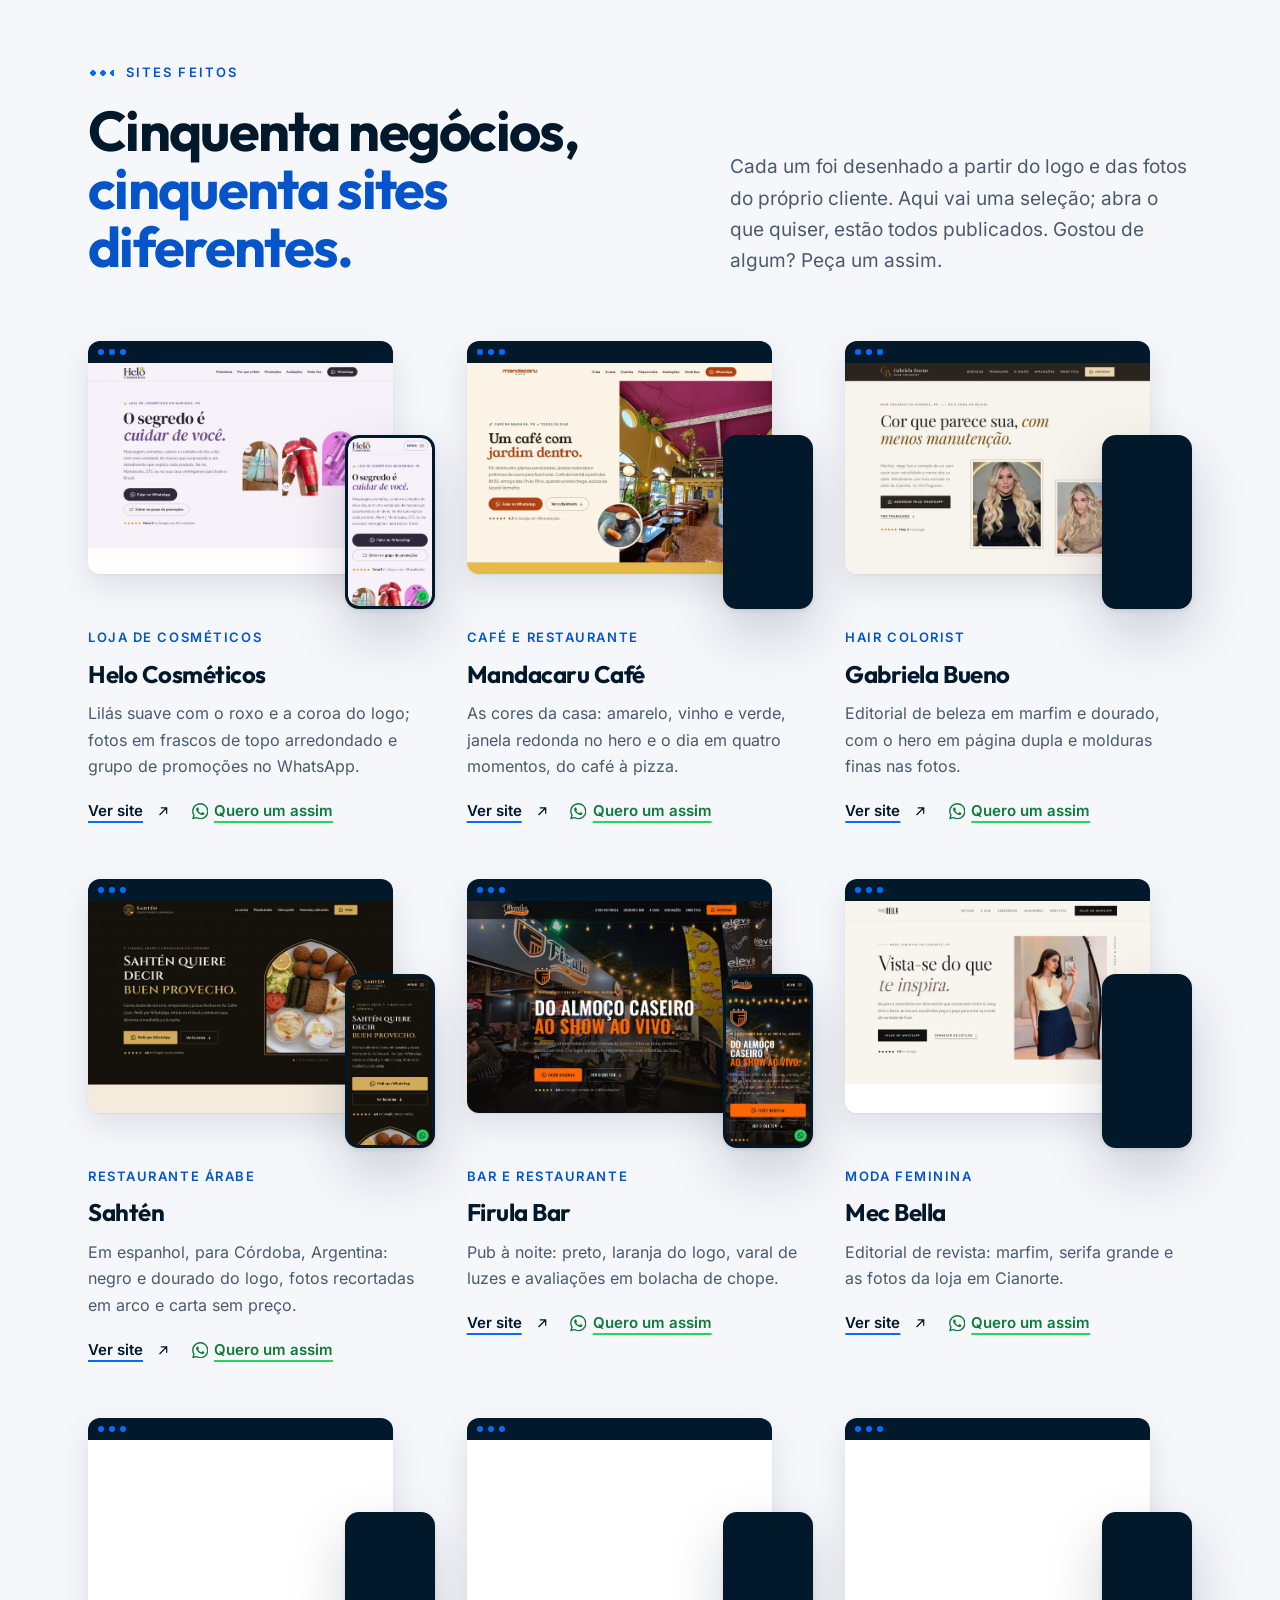
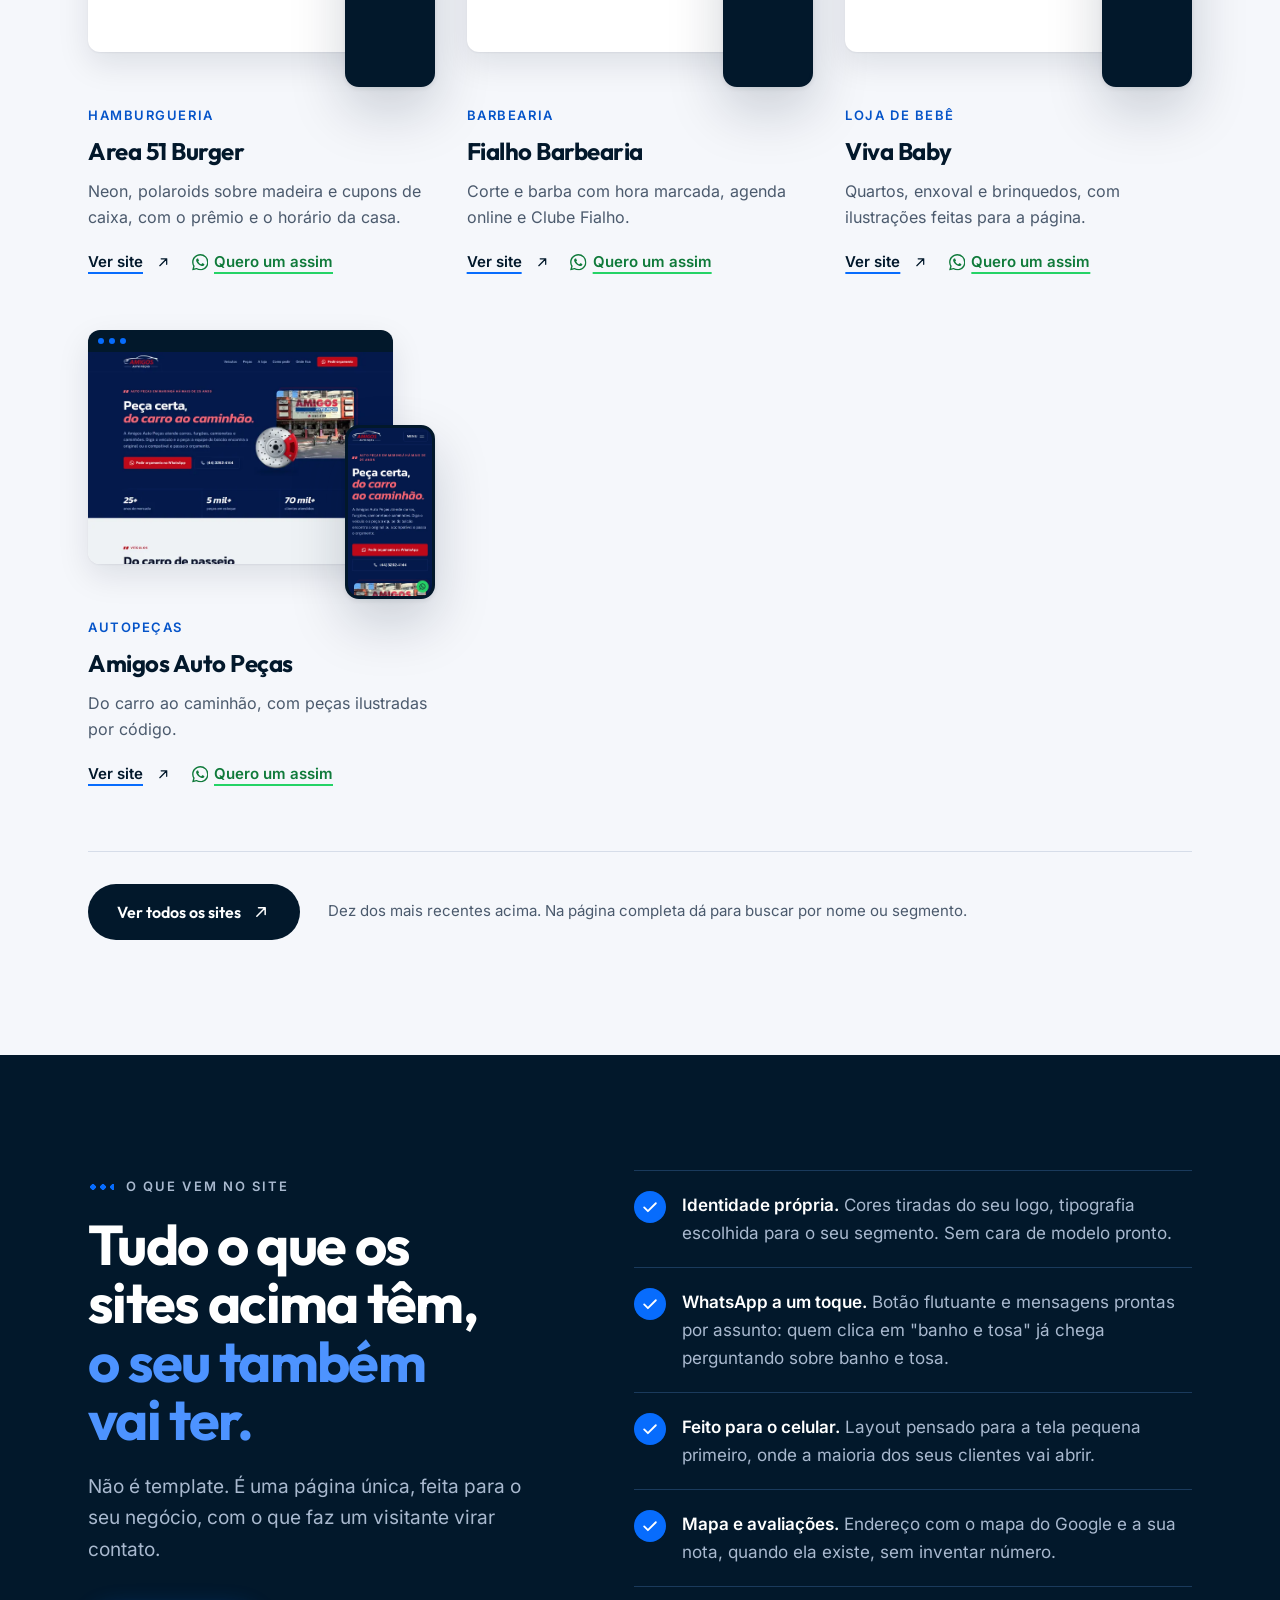
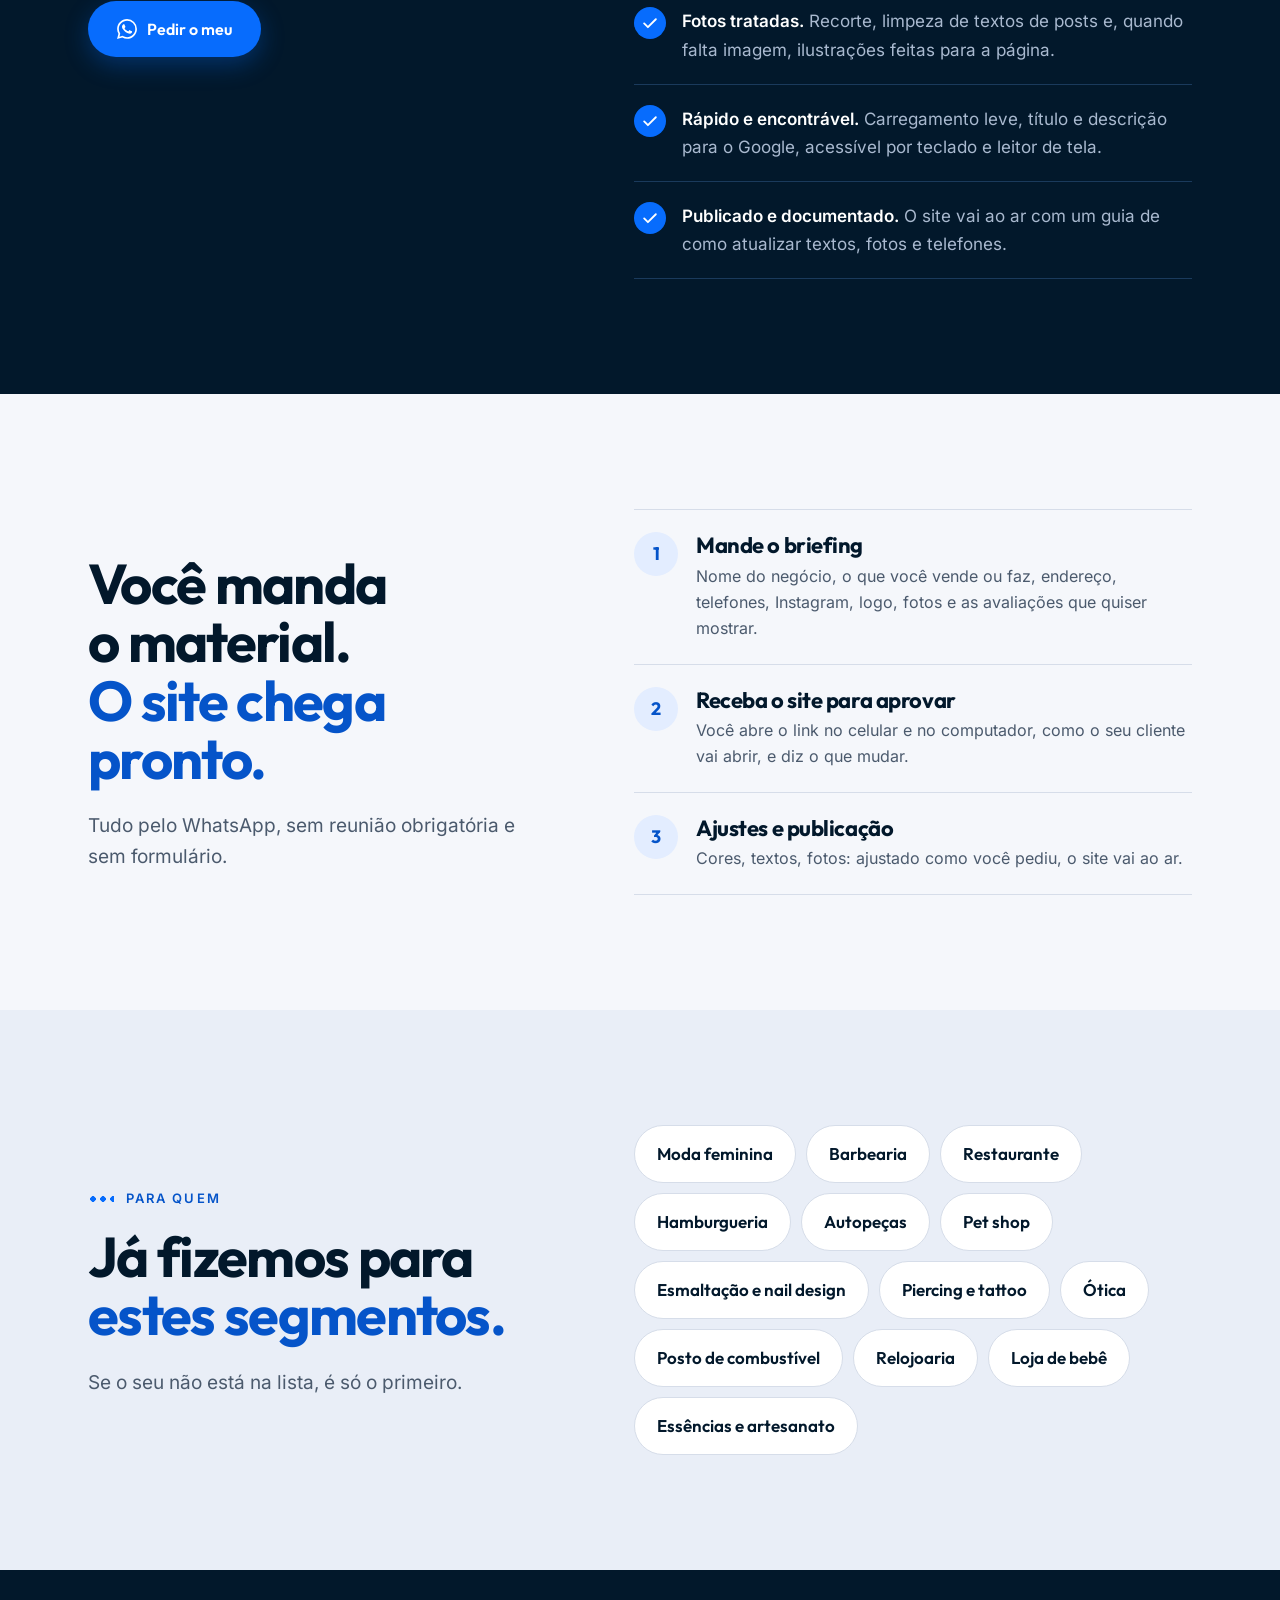
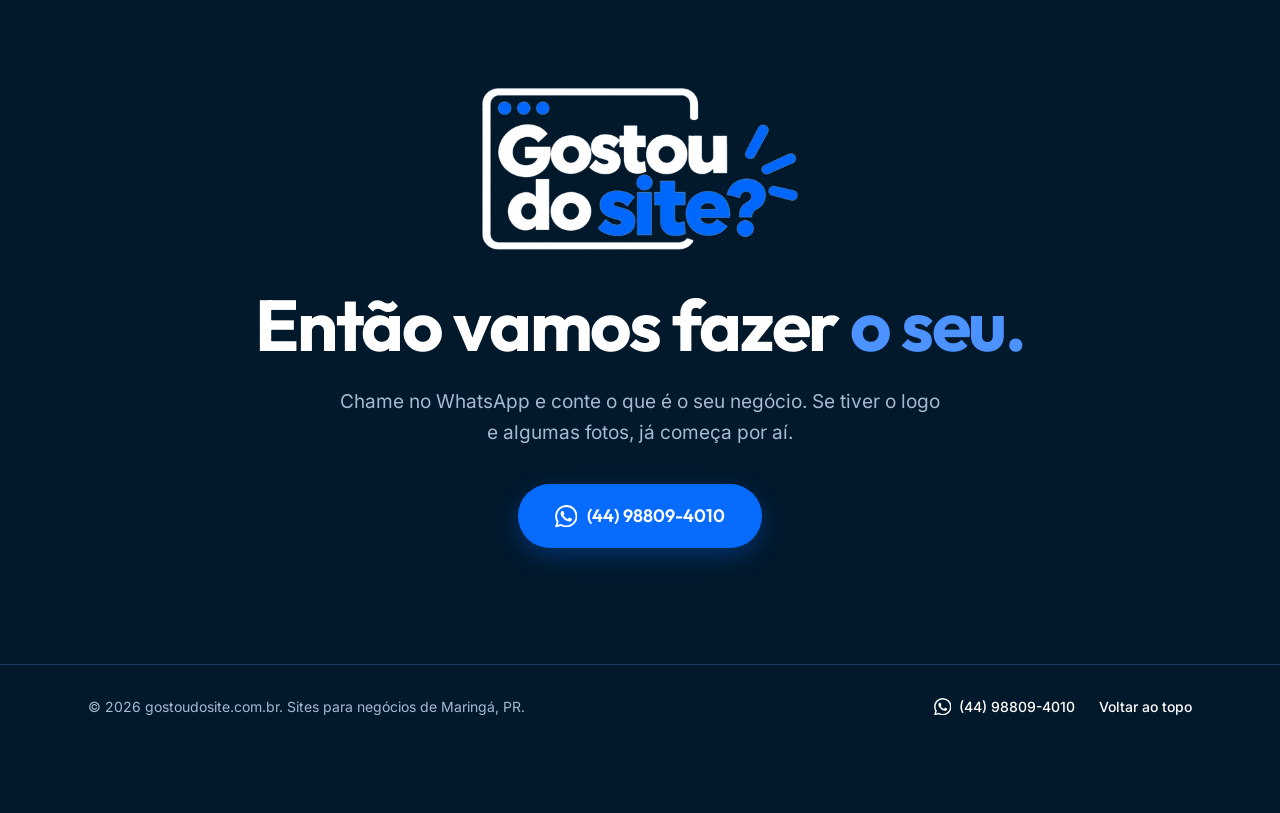
==== commit cac0bc73: "Helo Cosméticos no portfólio: 22 sites Card em primeiro na página inicial (Firula passa só para todo" ====
--- a/index.html
+++ b/index.html
@@ -122,7 +122,7 @@
       <!-- Parede de sites: duas fileiras que deslizam devagar (param ao passar o mouse e com movimento reduzido) -->
       <div class="wall" aria-label="Primeiras telas dos sites publicados">
         <ul class="wall__track" aria-hidden="true"><li class="wall__item"><img src="assets/img/wall-mandacarucafe-480.webp" alt="" width="480" height="333" decoding="async"></li><li class="wall__item"><img src="assets/img/wall-sahten-480.webp" alt="" width="480" height="333" decoding="async"></li><li class="wall__item"><img src="assets/img/wall-area51-burguer-480.webp" alt="" width="480" height="333" decoding="async"></li><li class="wall__item"><img src="assets/img/wall-fialho_barbearia-480.webp" alt="" width="480" height="333" decoding="async"></li><li class="wall__item"><img src="assets/img/wall-viva-baby-480.webp" alt="" width="480" height="333" decoding="async"></li><li class="wall__item"><img src="assets/img/wall-amigos-autopecas-480.webp" alt="" width="480" height="333" decoding="async"></li><li class="wall__item"><img src="assets/img/wall-nanda-bella-480.webp" alt="" width="480" height="333" decoding="async"></li><li class="wall__item"><img src="assets/img/wall-geral-pecas-480.webp" alt="" width="480" height="333" decoding="async"></li><li class="wall__item"><img src="assets/img/wall-bacana_moda_feminina-480.webp" alt="" width="480" height="333" decoding="async"></li><li class="wall__item"><img src="assets/img/wall-labuka-480.webp" alt="" width="480" height="333" decoding="async"></li><li class="wall__item"><img src="assets/img/wall-otica-visao-480.webp" alt="" width="480" height="333" decoding="async"></li><li class="wall__item"><img src="assets/img/wall-mandacarucafe-480.webp" alt="" width="480" height="333" decoding="async"></li><li class="wall__item"><img src="assets/img/wall-sahten-480.webp" alt="" width="480" height="333" decoding="async"></li><li class="wall__item"><img src="assets/img/wall-area51-burguer-480.webp" alt="" width="480" height="333" decoding="async"></li><li class="wall__item"><img src="assets/img/wall-fialho_barbearia-480.webp" alt="" width="480" height="333" decoding="async"></li><li class="wall__item"><img src="assets/img/wall-viva-baby-480.webp" alt="" width="480" height="333" decoding="async"></li><li class="wall__item"><img src="assets/img/wall-amigos-autopecas-480.webp" alt="" width="480" height="333" decoding="async"></li><li class="wall__item"><img src="assets/img/wall-nanda-bella-480.webp" alt="" width="480" height="333" decoding="async"></li><li class="wall__item"><img src="assets/img/wall-geral-pecas-480.webp" alt="" width="480" height="333" decoding="async"></li><li class="wall__item"><img src="assets/img/wall-bacana_moda_feminina-480.webp" alt="" width="480" height="333" decoding="async"></li><li class="wall__item"><img src="assets/img/wall-labuka-480.webp" alt="" width="480" height="333" decoding="async"></li><li class="wall__item"><img src="assets/img/wall-otica-visao-480.webp" alt="" width="480" height="333" decoding="async"></li></ul>
-        <ul class="wall__track wall__track--reverse" aria-hidden="true"><li class="wall__item"><img src="assets/img/wall-gabrielabueno-480.webp" alt="" width="480" height="333" decoding="async"></li><li class="wall__item"><img src="assets/img/wall-firulabar-480.webp" alt="" width="480" height="333" decoding="async"></li><li class="wall__item"><img src="assets/img/wall-mec-bella-480.webp" alt="" width="480" height="333" decoding="async"></li><li class="wall__item"><img src="assets/img/wall-vieira-fauna-480.webp" alt="" width="480" height="333" decoding="async"></li><li class="wall__item"><img src="assets/img/wall-relojoaria_omega-480.webp" alt="" width="480" height="333" decoding="async"></li><li class="wall__item"><img src="assets/img/wall-modelle-480.webp" alt="" width="480" height="333" decoding="async"></li><li class="wall__item"><img src="assets/img/wall-angel-cappucho-480.webp" alt="" width="480" height="333" decoding="async"></li><li class="wall__item"><img src="assets/img/wall-studio-ratier-480.webp" alt="" width="480" height="333" decoding="async"></li><li class="wall__item"><img src="assets/img/wall-posto-tacs-480.webp" alt="" width="480" height="333" decoding="async"></li><li class="wall__item"><img src="assets/img/wall-armazem_da_ju-480.webp" alt="" width="480" height="333" decoding="async"></li><li class="wall__item"><img src="assets/img/wall-fialho_barbearia-480.webp" alt="" width="480" height="333" decoding="async"></li><li class="wall__item"><img src="assets/img/wall-gabrielabueno-480.webp" alt="" width="480" height="333" decoding="async"></li><li class="wall__item"><img src="assets/img/wall-firulabar-480.webp" alt="" width="480" height="333" decoding="async"></li><li class="wall__item"><img src="assets/img/wall-mec-bella-480.webp" alt="" width="480" height="333" decoding="async"></li><li class="wall__item"><img src="assets/img/wall-vieira-fauna-480.webp" alt="" width="480" height="333" decoding="async"></li><li class="wall__item"><img src="assets/img/wall-relojoaria_omega-480.webp" alt="" width="480" height="333" decoding="async"></li><li class="wall__item"><img src="assets/img/wall-modelle-480.webp" alt="" width="480" height="333" decoding="async"></li><li class="wall__item"><img src="assets/img/wall-angel-cappucho-480.webp" alt="" width="480" height="333" decoding="async"></li><li class="wall__item"><img src="assets/img/wall-studio-ratier-480.webp" alt="" width="480" height="333" decoding="async"></li><li class="wall__item"><img src="assets/img/wall-posto-tacs-480.webp" alt="" width="480" height="333" decoding="async"></li><li class="wall__item"><img src="assets/img/wall-armazem_da_ju-480.webp" alt="" width="480" height="333" decoding="async"></li><li class="wall__item"><img src="assets/img/wall-fialho_barbearia-480.webp" alt="" width="480" height="333" decoding="async"></li></ul>
+        <ul class="wall__track wall__track--reverse" aria-hidden="true"><li class="wall__item"><img src="assets/img/wall-helocosmeticos-480.webp" alt="" width="480" height="333" decoding="async"></li><li class="wall__item"><img src="assets/img/wall-gabrielabueno-480.webp" alt="" width="480" height="333" decoding="async"></li><li class="wall__item"><img src="assets/img/wall-firulabar-480.webp" alt="" width="480" height="333" decoding="async"></li><li class="wall__item"><img src="assets/img/wall-mec-bella-480.webp" alt="" width="480" height="333" decoding="async"></li><li class="wall__item"><img src="assets/img/wall-vieira-fauna-480.webp" alt="" width="480" height="333" decoding="async"></li><li class="wall__item"><img src="assets/img/wall-relojoaria_omega-480.webp" alt="" width="480" height="333" decoding="async"></li><li class="wall__item"><img src="assets/img/wall-modelle-480.webp" alt="" width="480" height="333" decoding="async"></li><li class="wall__item"><img src="assets/img/wall-angel-cappucho-480.webp" alt="" width="480" height="333" decoding="async"></li><li class="wall__item"><img src="assets/img/wall-studio-ratier-480.webp" alt="" width="480" height="333" decoding="async"></li><li class="wall__item"><img src="assets/img/wall-posto-tacs-480.webp" alt="" width="480" height="333" decoding="async"></li><li class="wall__item"><img src="assets/img/wall-armazem_da_ju-480.webp" alt="" width="480" height="333" decoding="async"></li><li class="wall__item"><img src="assets/img/wall-fialho_barbearia-480.webp" alt="" width="480" height="333" decoding="async"></li><li class="wall__item"><img src="assets/img/wall-helocosmeticos-480.webp" alt="" width="480" height="333" decoding="async"></li><li class="wall__item"><img src="assets/img/wall-gabrielabueno-480.webp" alt="" width="480" height="333" decoding="async"></li><li class="wall__item"><img src="assets/img/wall-firulabar-480.webp" alt="" width="480" height="333" decoding="async"></li><li class="wall__item"><img src="assets/img/wall-mec-bella-480.webp" alt="" width="480" height="333" decoding="async"></li><li class="wall__item"><img src="assets/img/wall-vieira-fauna-480.webp" alt="" width="480" height="333" decoding="async"></li><li class="wall__item"><img src="assets/img/wall-relojoaria_omega-480.webp" alt="" width="480" height="333" decoding="async"></li><li class="wall__item"><img src="assets/img/wall-modelle-480.webp" alt="" width="480" height="333" decoding="async"></li><li class="wall__item"><img src="assets/img/wall-angel-cappucho-480.webp" alt="" width="480" height="333" decoding="async"></li><li class="wall__item"><img src="assets/img/wall-studio-ratier-480.webp" alt="" width="480" height="333" decoding="async"></li><li class="wall__item"><img src="assets/img/wall-posto-tacs-480.webp" alt="" width="480" height="333" decoding="async"></li><li class="wall__item"><img src="assets/img/wall-armazem_da_ju-480.webp" alt="" width="480" height="333" decoding="async"></li><li class="wall__item"><img src="assets/img/wall-fialho_barbearia-480.webp" alt="" width="480" height="333" decoding="async"></li></ul>
       </div>
 
       <div class="container">
@@ -147,6 +147,29 @@
 
         <ul class="works__grid">
           <li class="work" data-reveal>
+            <a class="work__preview" href="helocosmeticos/" target="_blank" rel="noopener" aria-label="Abrir o site da Helo Cosméticos (abre em nova aba)">
+              <span class="frame">
+                <span class="frame__bar" aria-hidden="true"><i></i><i></i><i></i></span>
+                <picture>
+                  <source type="image/webp" srcset="assets/img/site-helocosmeticos-720.webp 720w, assets/img/site-helocosmeticos-1080.webp 1080w" sizes="(min-width: 900px) 360px, (min-width: 600px) 46vw, 240px">
+                  <img src="assets/img/site-helocosmeticos-1080.jpg" alt="Primeira tela do site da Helo Cosméticos." width="1080" height="750" decoding="async">
+                </picture>
+              </span>
+              <span class="phone" aria-hidden="true">
+                <img src="assets/img/site-helocosmeticos-m-390.webp" alt="" width="390" height="780" loading="lazy" decoding="async">
+              </span>
+            </a>
+            <div class="work__body">
+              <p class="work__segment">Loja de cosméticos</p>
+              <h3 class="work__title">Helo Cosméticos</h3>
+              <p class="work__text">Lilás suave com o roxo e a coroa do logo; fotos em frascos de topo arredondado e grupo de promoções no WhatsApp.</p>
+              <div class="work__actions">
+                <a class="work__link" href="helocosmeticos/" target="_blank" rel="noopener">Ver site<span class="sr-only"> da Helo Cosméticos (abre em nova aba)</span> <svg class="icon" aria-hidden="true"><use href="#i-arrow-up"/></svg></a>
+                <a class="work__link work__link--wa" href="https://wa.me/5544988094010?text=Ol%C3%A1%21%20Gostei%20do%20site%20da%20Helo%20Cosm%C3%A9ticos%20e%20quero%20um%20parecido%20para%20o%20meu%20neg%C3%B3cio." target="_blank" rel="noopener"><svg class="icon" aria-hidden="true"><use href="#i-whatsapp"/></svg> Quero um assim<span class="sr-only"> (abre o WhatsApp em nova aba)</span></a>
+              </div>
+            </div>
+          </li>
+          <li class="work" data-reveal>
             <a class="work__preview" href="mandacarucafe/" target="_blank" rel="noopener" aria-label="Abrir o site do Mandacaru Café (abre em nova aba)">
               <span class="frame">
                 <span class="frame__bar" aria-hidden="true"><i></i><i></i><i></i></span>
@@ -175,7 +198,7 @@
                 <span class="frame__bar" aria-hidden="true"><i></i><i></i><i></i></span>
                 <picture>
                   <source type="image/webp" srcset="assets/img/site-gabrielabueno-720.webp 720w, assets/img/site-gabrielabueno-1080.webp 1080w" sizes="(min-width: 900px) 360px, (min-width: 600px) 46vw, 240px">
-                  <img src="assets/img/site-gabrielabueno-1080.jpg" alt="Primeira tela do site da Gabriela Bueno Hair Colorist." width="1080" height="750" decoding="async">
+                  <img src="assets/img/site-gabrielabueno-1080.jpg" alt="Primeira tela do site da Gabriela Bueno Hair Colorist." width="1080" height="750" loading="lazy" decoding="async">
                 </picture>
               </span>
               <span class="phone" aria-hidden="true">
@@ -350,29 +373,6 @@
               <div class="work__actions">
                 <a class="work__link" href="amigos-autopecas/" target="_blank" rel="noopener">Ver site<span class="sr-only"> da Amigos Auto Peças (abre em nova aba)</span> <svg class="icon" aria-hidden="true"><use href="#i-arrow-up"/></svg></a>
                 <a class="work__link work__link--wa" href="https://wa.me/5544988094010?text=Ol%C3%A1%21%20Gostei%20do%20site%20da%20Amigos%20Auto%20Pe%C3%A7as%20e%20quero%20um%20parecido%20para%20o%20meu%20neg%C3%B3cio." target="_blank" rel="noopener"><svg class="icon" aria-hidden="true"><use href="#i-whatsapp"/></svg> Quero um assim<span class="sr-only"> (abre o WhatsApp em nova aba)</span></a>
-              </div>
-            </div>
-          </li>
-          <li class="work" data-reveal>
-            <a class="work__preview" href="nanda-bella/" target="_blank" rel="noopener" aria-label="Abrir o site da Nanda Bella Beauty Clinic (abre em nova aba)">
-              <span class="frame">
-                <span class="frame__bar" aria-hidden="true"><i></i><i></i><i></i></span>
-                <picture>
-                  <source type="image/webp" srcset="assets/img/site-nanda-bella-720.webp 720w, assets/img/site-nanda-bella-1080.webp 1080w" sizes="(min-width: 900px) 360px, (min-width: 600px) 46vw, 240px">
-                  <img src="assets/img/site-nanda-bella-1080.jpg" alt="Primeira tela do site da Nanda Bella Beauty Clinic." width="1080" height="750" loading="lazy" decoding="async">
-                </picture>
-              </span>
-              <span class="phone" aria-hidden="true">
-                <img src="assets/img/site-nanda-bella-m-390.webp" alt="" width="390" height="780" loading="lazy" decoding="async">
-              </span>
-            </a>
-            <div class="work__body">
-              <p class="work__segment">Esmaltação em gel</p>
-              <h3 class="work__title">Nanda Bella Beauty Clinic</h3>
-              <p class="work__text">Unhas, cílios e massagem, com o logo vetorizado a partir de 150 px.</p>
-              <div class="work__actions">
-                <a class="work__link" href="nanda-bella/" target="_blank" rel="noopener">Ver site<span class="sr-only"> da Nanda Bella Beauty Clinic (abre em nova aba)</span> <svg class="icon" aria-hidden="true"><use href="#i-arrow-up"/></svg></a>
-                <a class="work__link work__link--wa" href="https://wa.me/5544988094010?text=Ol%C3%A1%21%20Gostei%20do%20site%20da%20Nanda%20Bella%20Beauty%20Clinic%20e%20quero%20um%20parecido%20para%20o%20meu%20neg%C3%B3cio." target="_blank" rel="noopener"><svg class="icon" aria-hidden="true"><use href="#i-whatsapp"/></svg> Quero um assim<span class="sr-only"> (abre o WhatsApp em nova aba)</span></a>
               </div>
             </div>
           </li>
